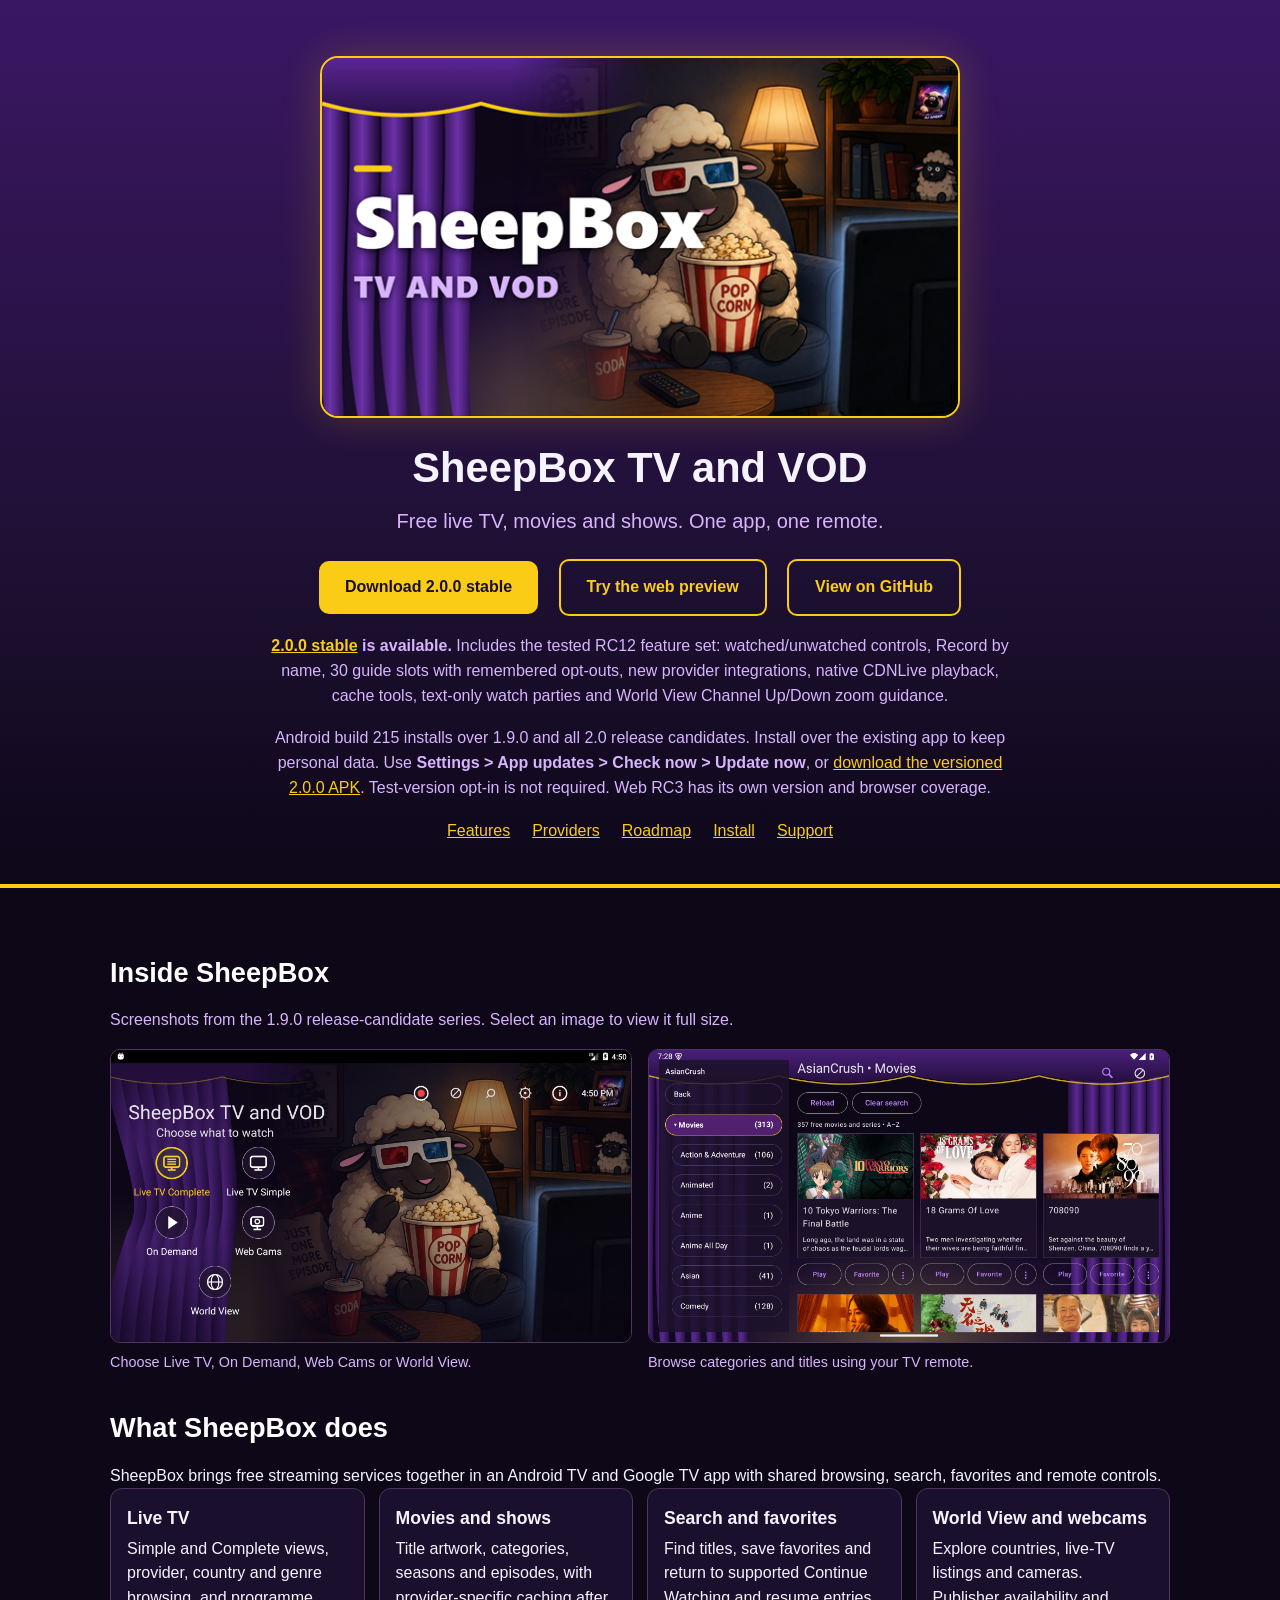
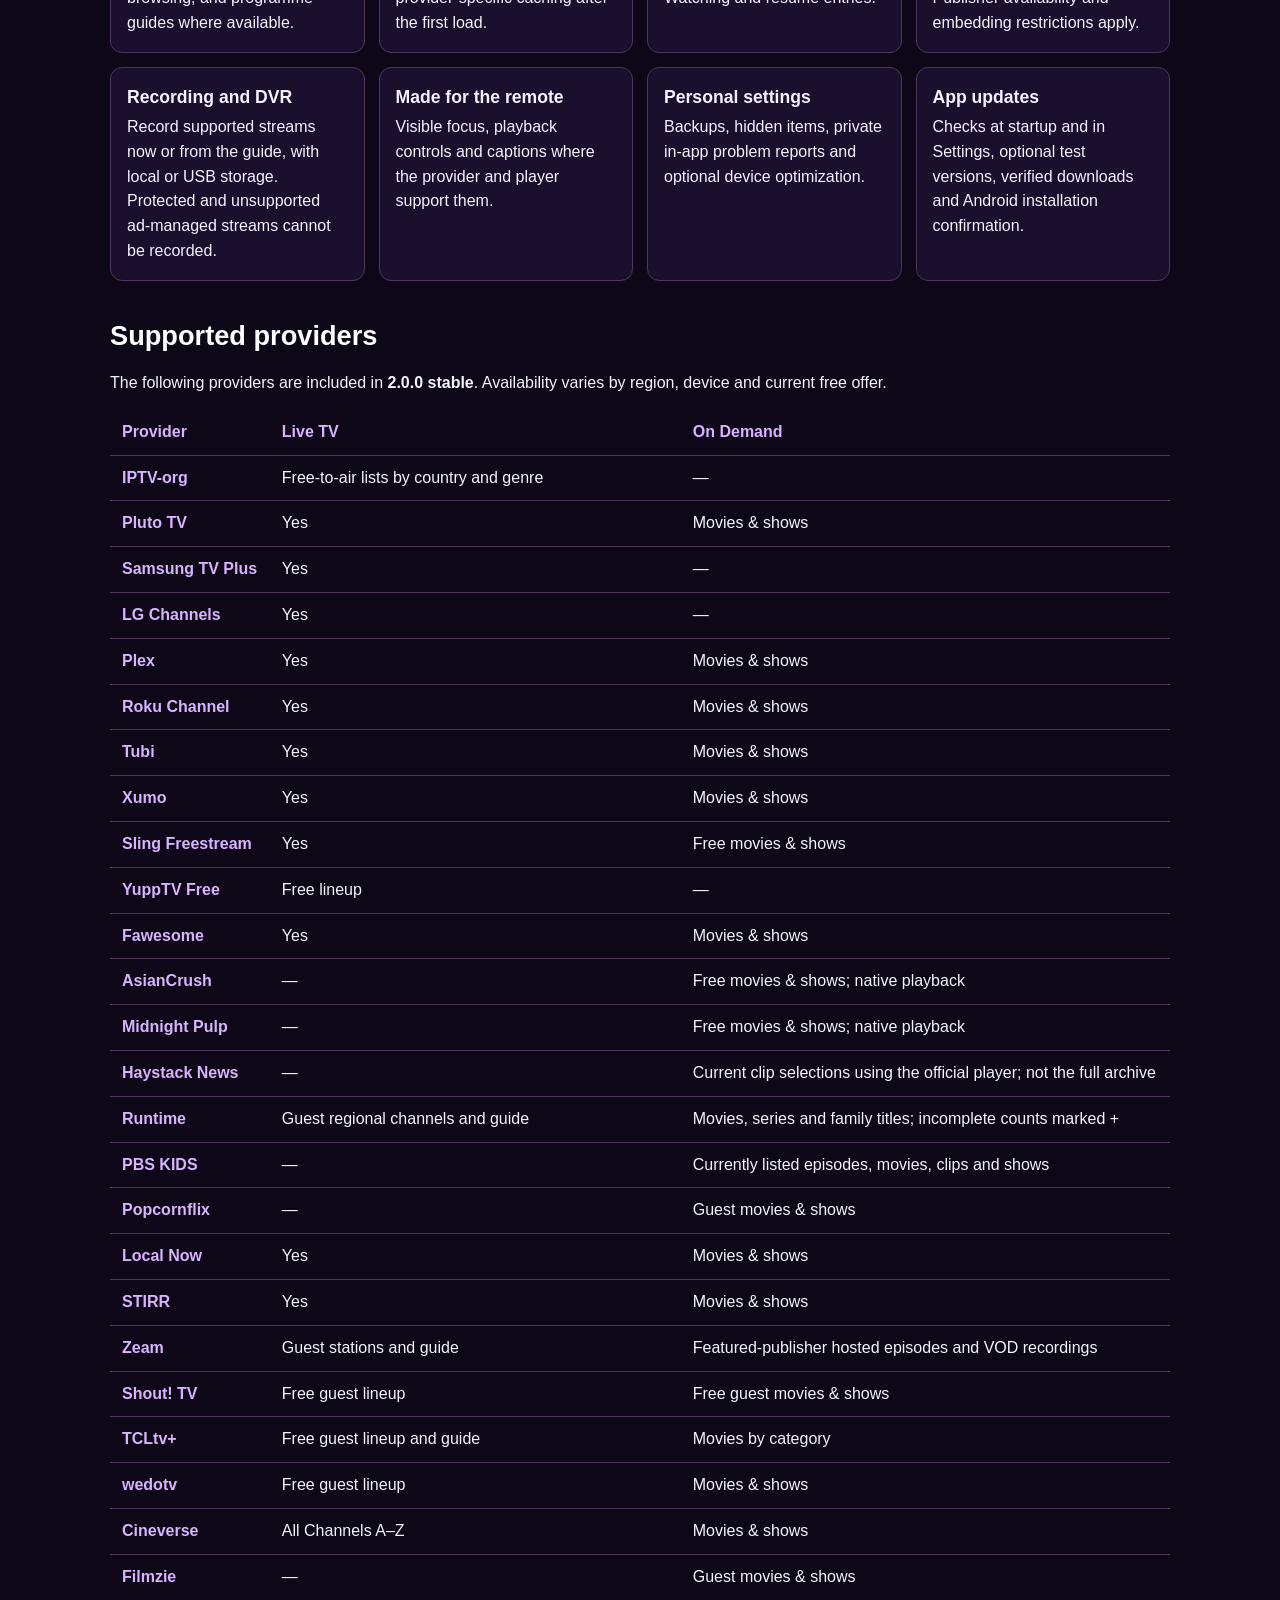
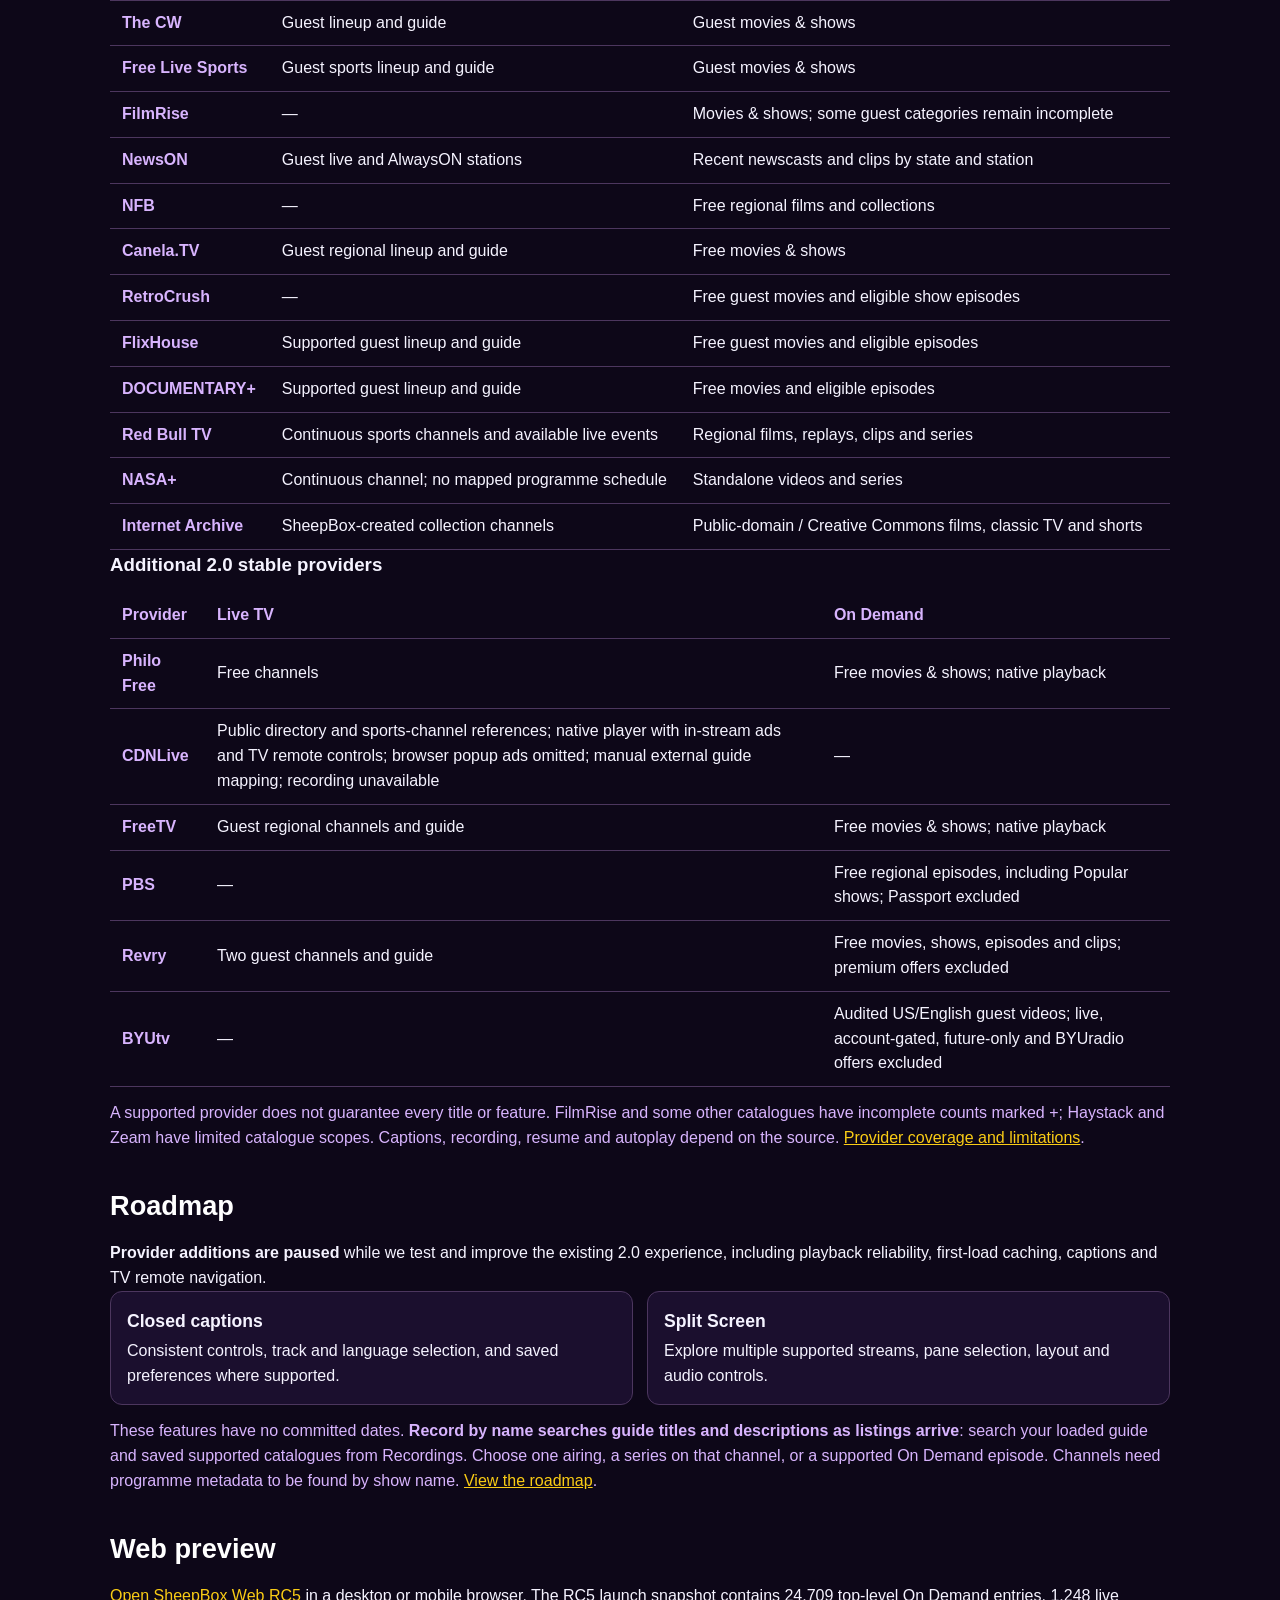
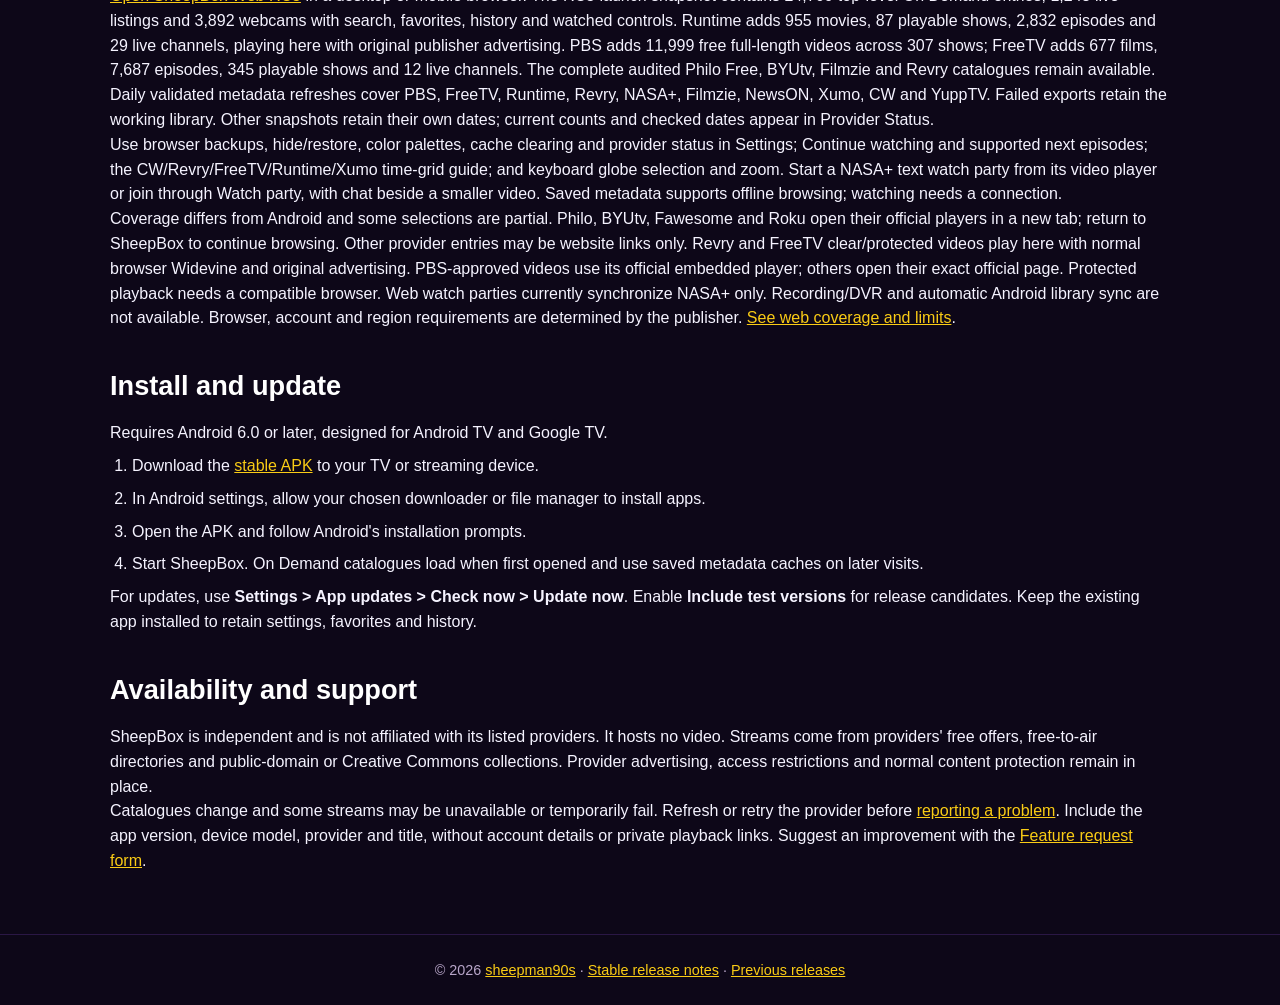
==== docs/index.html @ 4d64d5ad "Publish Web RC5 Runtime and guide with scheduled catalogue maintenance" ====
<!DOCTYPE html>
<html lang="en">
<head>
<meta charset="utf-8">
<meta name="viewport" content="width=device-width, initial-scale=1">
<title>SheepBox TV and VOD – Free Live TV &amp; Free Movies App for Android TV</title>
<meta name="description" content="SheepBox TV and VOD is a free Android TV app for legal free live TV channels and free movies and shows from Pluto TV, Roku Channel, Xumo, Tubi, Sling Freestream, Fawesome, Local Now, STIRR, FilmRise and more. TV guide, search, recording and automatic updates. No piracy.">
<meta name="keywords" content="SheepBox, SheepBox TV, Android TV app, Google TV app, free live TV, free movies, FAST channels, Pluto TV, Tubi, Xumo, Roku Channel, Samsung TV Plus, LG Channels, Plex, Sling Freestream, YuppTV, Fawesome, Local Now, STIRR, FilmRise, Internet Archive, IPTV-org, TV guide, DVR, recording, APK, vSeeBox, legal streaming">
<meta name="robots" content="index, follow">
<link rel="canonical" href="https://sheepman90s.github.io/sheepbox-releases/">
<link rel="icon" type="image/png" href="icon.png">
<meta property="og:type" content="website">
<meta property="og:site_name" content="SheepBox TV and VOD">
<meta property="og:title" content="SheepBox TV and VOD – Free Live TV &amp; Movies for Android TV">
<meta property="og:description" content="Legal free live TV and free movies &amp; shows in one Android TV app: TV guide, search, recording and automatic updates. No pirated content.">
<meta property="og:url" content="https://sheepman90s.github.io/sheepbox-releases/">
<meta property="og:image" content="https://sheepman90s.github.io/sheepbox-releases/banner.png">
<meta name="twitter:card" content="summary_large_image">
<meta name="twitter:title" content="SheepBox TV and VOD – Free Live TV &amp; Movies for Android TV">
<meta name="twitter:description" content="Legal free live TV and free movies &amp; shows in one Android TV app.">
<meta name="twitter:image" content="https://sheepman90s.github.io/sheepbox-releases/banner.png">
<script type="application/ld+json">
{
  "@context": "https://schema.org",
  "@type": "SoftwareApplication",
  "name": "SheepBox TV and VOD",
  "operatingSystem": "Android TV, Google TV (Android 6.0+)",
  "applicationCategory": "EntertainmentApplication",
  "softwareVersion": "2.0.0",
  "description": "Free Android TV app for legal free live TV channels and free movies and shows from official free, ad-supported services, with a TV guide, search, recording and automatic updates.",
  "url": "https://sheepman90s.github.io/sheepbox-releases/",
  "downloadUrl": "https://github.com/sheepman90s/sheepbox-releases/releases/latest/download/Sheepbox-latest.apk",
  "image": "https://sheepman90s.github.io/sheepbox-releases/banner.png",
  "screenshot": ["https://sheepman90s.github.io/sheepbox-releases/screenshot-home-rc12.png", "https://sheepman90s.github.io/sheepbox-releases/screenshot-catalogue-rc14.png"],
  "offers": {"@type": "Offer", "price": "0", "priceCurrency": "USD"},
  "author": {"@type": "Person", "name": "sheepman90s", "url": "https://github.com/sheepman90s"}
}
</script>
<style>
:root{--night:#0d0718;--plum:#1b0f2e;--violet:#5b2a91;--lav:#d8b4fe;--lamp:#facc15}
*{box-sizing:border-box;margin:0;padding:0}
body{background:var(--night);color:#f5f3ff;font-family:"Segoe UI",Roboto,Arial,sans-serif;line-height:1.55}
a{color:var(--lamp)}
header{background:linear-gradient(180deg,#3b1764,#1b0f2e 70%,var(--night));text-align:center;padding:56px 20px 40px;border-bottom:4px solid var(--lamp)}
header img.brand-art{display:block;width:min(100%,640px);height:auto;margin:0 auto;border-radius:18px;border:2px solid var(--lamp);box-shadow:0 0 40px rgba(250,204,21,.2)}
h1{font-size:2.6rem;margin:18px 0 6px}
.tag{font-size:1.25rem;color:var(--lav)}
.legal{display:inline-block;margin-top:14px;padding:6px 14px;border:1px solid #22c55e;border-radius:999px;color:#86efac;font-weight:600}
.btn{display:inline-block;margin:22px 8px 0;padding:14px 26px;background:var(--lamp);color:#1b0f2e;font-weight:800;text-decoration:none;border-radius:10px}
.btn.alt{background:transparent;color:var(--lamp);border:2px solid var(--lamp)}
main{max-width:1100px;margin:0 auto;padding:30px 20px 60px}
.shots{display:grid;grid-template-columns:1fr 1fr;gap:16px;margin:10px 0 30px}
.shots img{display:block;width:100%;height:auto;border-radius:10px;border:1px solid #4c365e}
.shots figcaption{margin-top:8px;color:var(--lav);font-size:.9rem}
.capture-note{color:var(--lav);margin-bottom:16px}
h2{font-size:1.7rem;margin:34px 0 14px;color:#fff}
.grid{display:grid;grid-template-columns:repeat(auto-fit,minmax(240px,1fr));gap:14px}
.card{background:var(--plum);border:1px solid #4c365e;border-radius:12px;padding:16px}
.card b{display:block;font-size:1.1rem;margin-bottom:4px}
ol li,ul li{margin:8px 0 8px 22px}
footer{text-align:center;color:#b8a6c9;font-size:.9rem;padding:24px;border-top:1px solid #2a1745}
@media(max-width:700px){.shots{grid-template-columns:1fr}h1{font-size:2rem}}

.release-note{max-width:760px;margin:18px auto 0;color:var(--lav)}
.site-links{margin-top:18px;display:flex;justify-content:center;flex-wrap:wrap;gap:12px 22px}
.provider-table{overflow-x:auto;margin-top:14px}
table{width:100%;border-collapse:collapse;min-width:480px}
th,td{text-align:left;padding:10px 12px;border-bottom:1px solid #4c365e}
th{color:var(--lav)}
.notice{color:var(--lav);margin-top:14px}
</style>
</head>
<body>
<header>
  <img class="brand-art" src="banner.png" alt="SheepBox popcorn sheep mascot" width="640" height="360">
  <h1>SheepBox TV and VOD</h1>
  <p class="tag">Free live TV, movies and shows. One app, one remote.</p>
  <a class="btn" href="https://github.com/sheepman90s/sheepbox-releases/releases/latest/download/Sheepbox-latest.apk">Download 2.0.0 stable</a>
  <a class="btn alt" href="watch/">Try the web preview</a>
  <a class="btn alt" href="https://github.com/sheepman90s/sheepbox-releases">View on GitHub</a>
  <p class="release-note"><strong><a href="https://github.com/sheepman90s/sheepbox-releases/releases/tag/v2.0.0">2.0.0 stable</a> is available.</strong> Includes the tested RC12 feature set: watched/unwatched controls, Record by name, 30 guide slots with remembered opt-outs, new provider integrations, native CDNLive playback, cache tools, text-only watch parties and World View Channel Up/Down zoom guidance.</p>
  <p class="release-note">Android build 215 installs over 1.9.0 and all 2.0 release candidates. Install over the existing app to keep personal data. Use <strong>Settings &gt; App updates &gt; Check now &gt; Update now</strong>, or <a href="https://github.com/sheepman90s/sheepbox-releases/releases/download/v2.0.0/sheepbox-tv-vod-2.0.0-release.apk">download the versioned 2.0.0 APK</a>. Test-version opt-in is not required. Web RC3 has its own version and browser coverage.</p>
  <nav class="site-links" aria-label="Page sections"><a href="#features">Features</a><a href="#providers">Providers</a><a href="#roadmap">Roadmap</a><a href="#install">Install</a><a href="#support">Support</a></nav>
</header>
<main>
  <h2>Inside SheepBox</h2>
  <p class="capture-note">Screenshots from the 1.9.0 release-candidate series. Select an image to view it full size.</p>
  <div class="shots">
    <figure><a href="screenshot-home-rc12.png"><img src="screenshot-home-rc12.png" alt="SheepBox Home with navigation beside the sheep mascot" width="1920" height="1080" loading="lazy"></a><figcaption>Choose Live TV, On Demand, Web Cams or World View.</figcaption></figure>
    <figure><a href="screenshot-catalogue-rc14.png"><img src="screenshot-catalogue-rc14.png" alt="SheepBox On Demand categories and title artwork" width="1920" height="1080" loading="lazy"></a><figcaption>Browse categories and titles using your TV remote.</figcaption></figure>
  </div>

  <h2 id="features">What SheepBox does</h2>
  <p>SheepBox brings free streaming services together in an Android TV and Google TV app with shared browsing, search, favorites and remote controls.</p>
  <div class="grid">
    <div class="card"><b>Live TV</b>Simple and Complete views, provider, country and genre browsing, and programme guides where available.</div>
    <div class="card"><b>Movies and shows</b>Title artwork, categories, seasons and episodes, with provider-specific caching after the first load.</div>
    <div class="card"><b>Search and favorites</b>Find titles, save favorites and return to supported Continue Watching and resume entries.</div>
    <div class="card"><b>World View and webcams</b>Explore countries, live-TV listings and cameras. Publisher availability and embedding restrictions apply.</div>
    <div class="card"><b>Recording and DVR</b>Record supported streams now or from the guide, with local or USB storage. Protected and unsupported ad-managed streams cannot be recorded.</div>
    <div class="card"><b>Made for the remote</b>Visible focus, playback controls and captions where the provider and player support them.</div>
    <div class="card"><b>Personal settings</b>Backups, hidden items, private in-app problem reports and optional device optimization.</div>
    <div class="card"><b>App updates</b>Checks at startup and in Settings, optional test versions, verified downloads and Android installation confirmation.</div>
  </div>

  <h2 id="providers">Supported providers</h2>
  <p>The following providers are included in <strong>2.0.0 stable</strong>. Availability varies by region, device and current free offer.</p>
<div class="provider-table"><table>
<thead><tr><th scope="col">Provider</th><th scope="col">Live TV</th><th scope="col">On Demand</th></tr></thead>
<tbody>
<tr><th scope="row">IPTV-org</th><td>Free-to-air lists by country and genre</td><td>—</td></tr>
<tr><th scope="row">Pluto TV</th><td>Yes</td><td>Movies &amp; shows</td></tr>
<tr><th scope="row">Samsung TV Plus</th><td>Yes</td><td>—</td></tr>
<tr><th scope="row">LG Channels</th><td>Yes</td><td>—</td></tr>
<tr><th scope="row">Plex</th><td>Yes</td><td>Movies &amp; shows</td></tr>
<tr><th scope="row">Roku Channel</th><td>Yes</td><td>Movies &amp; shows</td></tr>
<tr><th scope="row">Tubi</th><td>Yes</td><td>Movies &amp; shows</td></tr>
<tr><th scope="row">Xumo</th><td>Yes</td><td>Movies &amp; shows</td></tr>
<tr><th scope="row">Sling Freestream</th><td>Yes</td><td>Free movies &amp; shows</td></tr>
<tr><th scope="row">YuppTV Free</th><td>Free lineup</td><td>—</td></tr>
<tr><th scope="row">Fawesome</th><td>Yes</td><td>Movies &amp; shows</td></tr>
<tr><th scope="row">AsianCrush</th><td>—</td><td>Free movies &amp; shows; native playback</td></tr>
<tr><th scope="row">Midnight Pulp</th><td>—</td><td>Free movies &amp; shows; native playback</td></tr>
<tr><th scope="row">Haystack News</th><td>—</td><td>Current clip selections using the official player; not the full archive</td></tr>
<tr><th scope="row">Runtime</th><td>Guest regional channels and guide</td><td>Movies, series and family titles; incomplete counts marked +</td></tr>
<tr><th scope="row">PBS KIDS</th><td>—</td><td>Currently listed episodes, movies, clips and shows</td></tr>
<tr><th scope="row">Popcornflix</th><td>—</td><td>Guest movies &amp; shows</td></tr>
<tr><th scope="row">Local Now</th><td>Yes</td><td>Movies &amp; shows</td></tr>
<tr><th scope="row">STIRR</th><td>Yes</td><td>Movies &amp; shows</td></tr>
<tr><th scope="row">Zeam</th><td>Guest stations and guide</td><td>Featured-publisher hosted episodes and VOD recordings</td></tr>
<tr><th scope="row">Shout! TV</th><td>Free guest lineup</td><td>Free guest movies &amp; shows</td></tr>
<tr><th scope="row">TCLtv+</th><td>Free guest lineup and guide</td><td>Movies by category</td></tr>
<tr><th scope="row">wedotv</th><td>Free guest lineup</td><td>Movies &amp; shows</td></tr>
<tr><th scope="row">Cineverse</th><td>All Channels A–Z</td><td>Movies &amp; shows</td></tr>
<tr><th scope="row">Filmzie</th><td>—</td><td>Guest movies &amp; shows</td></tr>
<tr><th scope="row">The CW</th><td>Guest lineup and guide</td><td>Guest movies &amp; shows</td></tr>
<tr><th scope="row">Free Live Sports</th><td>Guest sports lineup and guide</td><td>Guest movies &amp; shows</td></tr>
<tr><th scope="row">FilmRise</th><td>—</td><td>Movies &amp; shows; some guest categories remain incomplete</td></tr>
<tr><th scope="row">NewsON</th><td>Guest live and AlwaysON stations</td><td>Recent newscasts and clips by state and station</td></tr>
<tr><th scope="row">NFB</th><td>—</td><td>Free regional films and collections</td></tr>
<tr><th scope="row">Canela.TV</th><td>Guest regional lineup and guide</td><td>Free movies &amp; shows</td></tr>
<tr><th scope="row">RetroCrush</th><td>—</td><td>Free guest movies and eligible show episodes</td></tr>
<tr><th scope="row">FlixHouse</th><td>Supported guest lineup and guide</td><td>Free guest movies and eligible episodes</td></tr>
<tr><th scope="row">DOCUMENTARY+</th><td>Supported guest lineup and guide</td><td>Free movies and eligible episodes</td></tr>
<tr><th scope="row">Red Bull TV</th><td>Continuous sports channels and available live events</td><td>Regional films, replays, clips and series</td></tr>
<tr><th scope="row">NASA+</th><td>Continuous channel; no mapped programme schedule</td><td>Standalone videos and series</td></tr>
<tr><th scope="row">Internet Archive</th><td>SheepBox-created collection channels</td><td>Public-domain / Creative Commons films, classic TV and shorts</td></tr>
</tbody></table></div>
  <h3>Additional 2.0 stable providers</h3>
<div class="provider-table"><table>
<thead><tr><th scope="col">Provider</th><th scope="col">Live TV</th><th scope="col">On Demand</th></tr></thead>
<tbody>
<tr><th scope="row">Philo Free</th><td>Free channels</td><td>Free movies &amp; shows; native playback</td></tr>
<tr><th scope="row">CDNLive</th><td>Public directory and sports-channel references; native player with in-stream ads and TV remote controls; browser popup ads omitted; manual external guide mapping; recording unavailable</td><td>—</td></tr>
<tr><th scope="row">FreeTV</th><td>Guest regional channels and guide</td><td>Free movies &amp; shows; native playback</td></tr>
<tr><th scope="row">PBS</th><td>—</td><td>Free regional episodes, including Popular shows; Passport excluded</td></tr>
<tr><th scope="row">Revry</th><td>Two guest channels and guide</td><td>Free movies, shows, episodes and clips; premium offers excluded</td></tr>
<tr><th scope="row">BYUtv</th><td>—</td><td>Audited US/English guest videos; live, account-gated, future-only and BYUradio offers excluded</td></tr>
</tbody></table></div>
  <p class="notice">A supported provider does not guarantee every title or feature. FilmRise and some other catalogues have incomplete counts marked +; Haystack and Zeam have limited catalogue scopes. Captions, recording, resume and autoplay depend on the source. <a href="https://github.com/sheepman90s/sheepbox-releases/blob/main/PROVIDERS.md">Provider coverage and limitations</a>.</p>

  <h2 id="roadmap">Roadmap</h2>
  <p><strong>Provider additions are paused</strong> while we test and improve the existing 2.0 experience, including playback reliability, first-load caching, captions and TV remote navigation.</p>
  <div class="grid">
    <div class="card"><b>Closed captions</b>Consistent controls, track and language selection, and saved preferences where supported.</div>
    <div class="card"><b>Split Screen</b>Explore multiple supported streams, pane selection, layout and audio controls.</div>
  </div>
  <p class="notice">These features have no committed dates. <strong>Record by name searches guide titles and descriptions as listings arrive</strong>: search your loaded guide and saved supported catalogues from Recordings. Choose one airing, a series on that channel, or a supported On Demand episode. Channels need programme metadata to be found by show name. <a href="https://github.com/sheepman90s/sheepbox-releases/blob/main/ROADMAP.md">View the roadmap</a>.</p>

  <h2>Web preview</h2>
  <p><a href="watch/">Open SheepBox Web RC5</a> in a desktop or mobile browser. The RC5 launch snapshot contains 24,709 top-level On Demand entries, 1,248 live listings and 3,892 webcams with search, favorites, history and watched controls. Runtime adds 955 movies, 87 playable shows, 2,832 episodes and 29 live channels, playing here with original publisher advertising. PBS adds 11,999 free full-length videos across 307 shows; FreeTV adds 677 films, 7,687 episodes, 345 playable shows and 12 live channels. The complete audited Philo Free, BYUtv, Filmzie and Revry catalogues remain available.</p>
  <p>Daily validated metadata refreshes cover PBS, FreeTV, Runtime, Revry, NASA+, Filmzie, NewsON, Xumo, CW and YuppTV. Failed exports retain the working library. Other snapshots retain their own dates; current counts and checked dates appear in Provider Status.</p>
  <p>Use browser backups, hide/restore, color palettes, cache clearing and provider status in Settings; Continue watching and supported next episodes; the CW/Revry/FreeTV/Runtime/Xumo time-grid guide; and keyboard globe selection and zoom. Start a NASA+ text watch party from its video player or join through Watch party, with chat beside a smaller video. Saved metadata supports offline browsing; watching needs a connection.</p>
  <p>Coverage differs from Android and some selections are partial. Philo, BYUtv, Fawesome and Roku open their official players in a new tab; return to SheepBox to continue browsing. Other provider entries may be website links only. Revry and FreeTV clear/protected videos play here with normal browser Widevine and original advertising. PBS-approved videos use its official embedded player; others open their exact official page. Protected playback needs a compatible browser. Web watch parties currently synchronize NASA+ only. Recording/DVR and automatic Android library sync are not available. Browser, account and region requirements are determined by the publisher. <a href="https://github.com/sheepman90s/sheepbox-releases/blob/main/PROVIDERS.md#web-preview">See web coverage and limits</a>.</p>

  <h2 id="install">Install and update</h2>
  <p>Requires Android 6.0 or later, designed for Android TV and Google TV.</p>
  <ol>
    <li>Download the <a href="https://github.com/sheepman90s/sheepbox-releases/releases/latest/download/Sheepbox-latest.apk">stable APK</a> to your TV or streaming device.</li>
    <li>In Android settings, allow your chosen downloader or file manager to install apps.</li>
    <li>Open the APK and follow Android's installation prompts.</li>
    <li>Start SheepBox. On Demand catalogues load when first opened and use saved metadata caches on later visits.</li>
  </ol>
  <p>For updates, use <strong>Settings &gt; App updates &gt; Check now &gt; Update now</strong>. Enable <strong>Include test versions</strong> for release candidates. Keep the existing app installed to retain settings, favorites and history.</p>

  <h2 id="support">Availability and support</h2>
  <p>SheepBox is independent and is not affiliated with its listed providers. It hosts no video. Streams come from providers' free offers, free-to-air directories and public-domain or Creative Commons collections. Provider advertising, access restrictions and normal content protection remain in place.</p>
  <p>Catalogues change and some streams may be unavailable or temporarily fail. Refresh or retry the provider before <a href="https://github.com/sheepman90s/sheepbox-releases/issues/new?template=bug_report.yml">reporting a problem</a>. Include the app version, device model, provider and title, without account details or private playback links. Suggest an improvement with the <a href="https://github.com/sheepman90s/sheepbox-releases/issues/new?template=feature_request.yml">Feature request form</a>.</p>
</main>
<footer>
  © 2026 <a href="https://github.com/sheepman90s">sheepman90s</a> · <a href="https://github.com/sheepman90s/sheepbox-releases/releases/tag/v2.0.0">Stable release notes</a> · <a href="https://github.com/sheepman90s/sheepbox-releases/releases">Previous releases</a>
</footer>
</body>
</html>
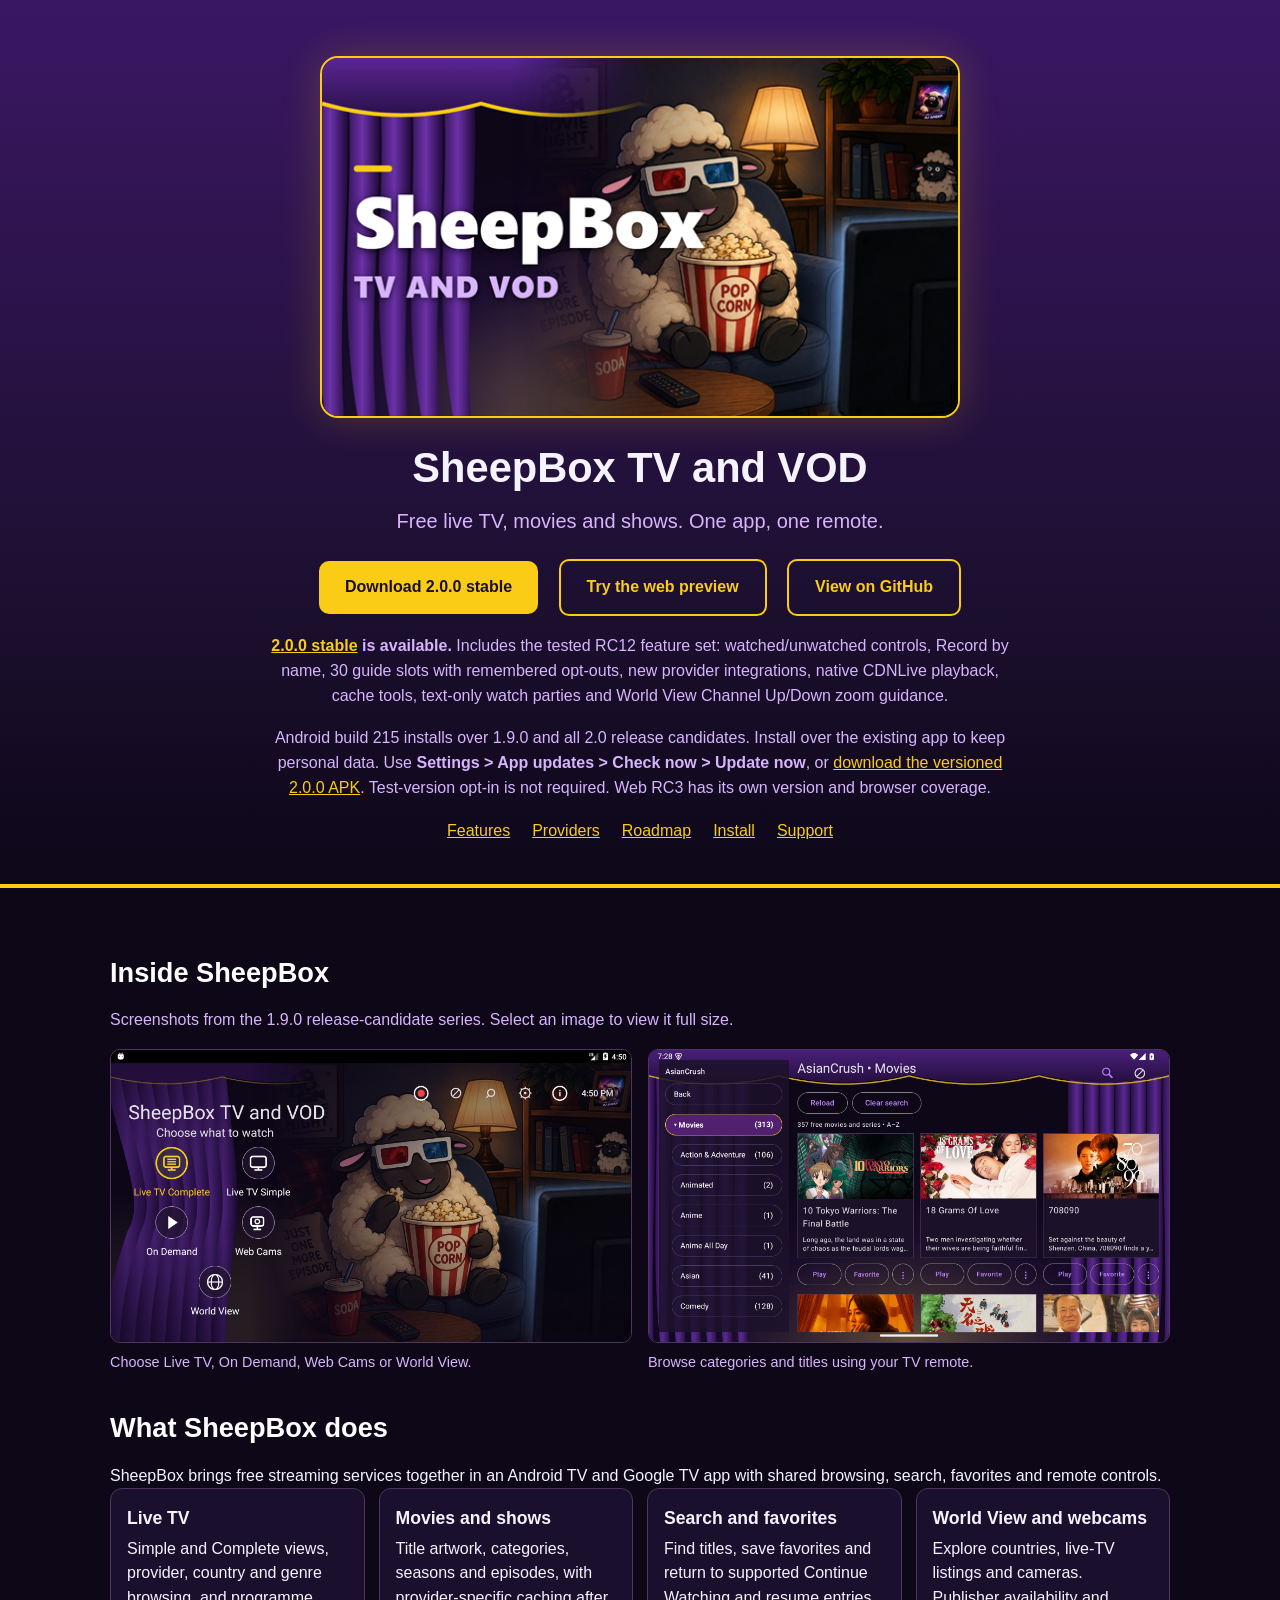
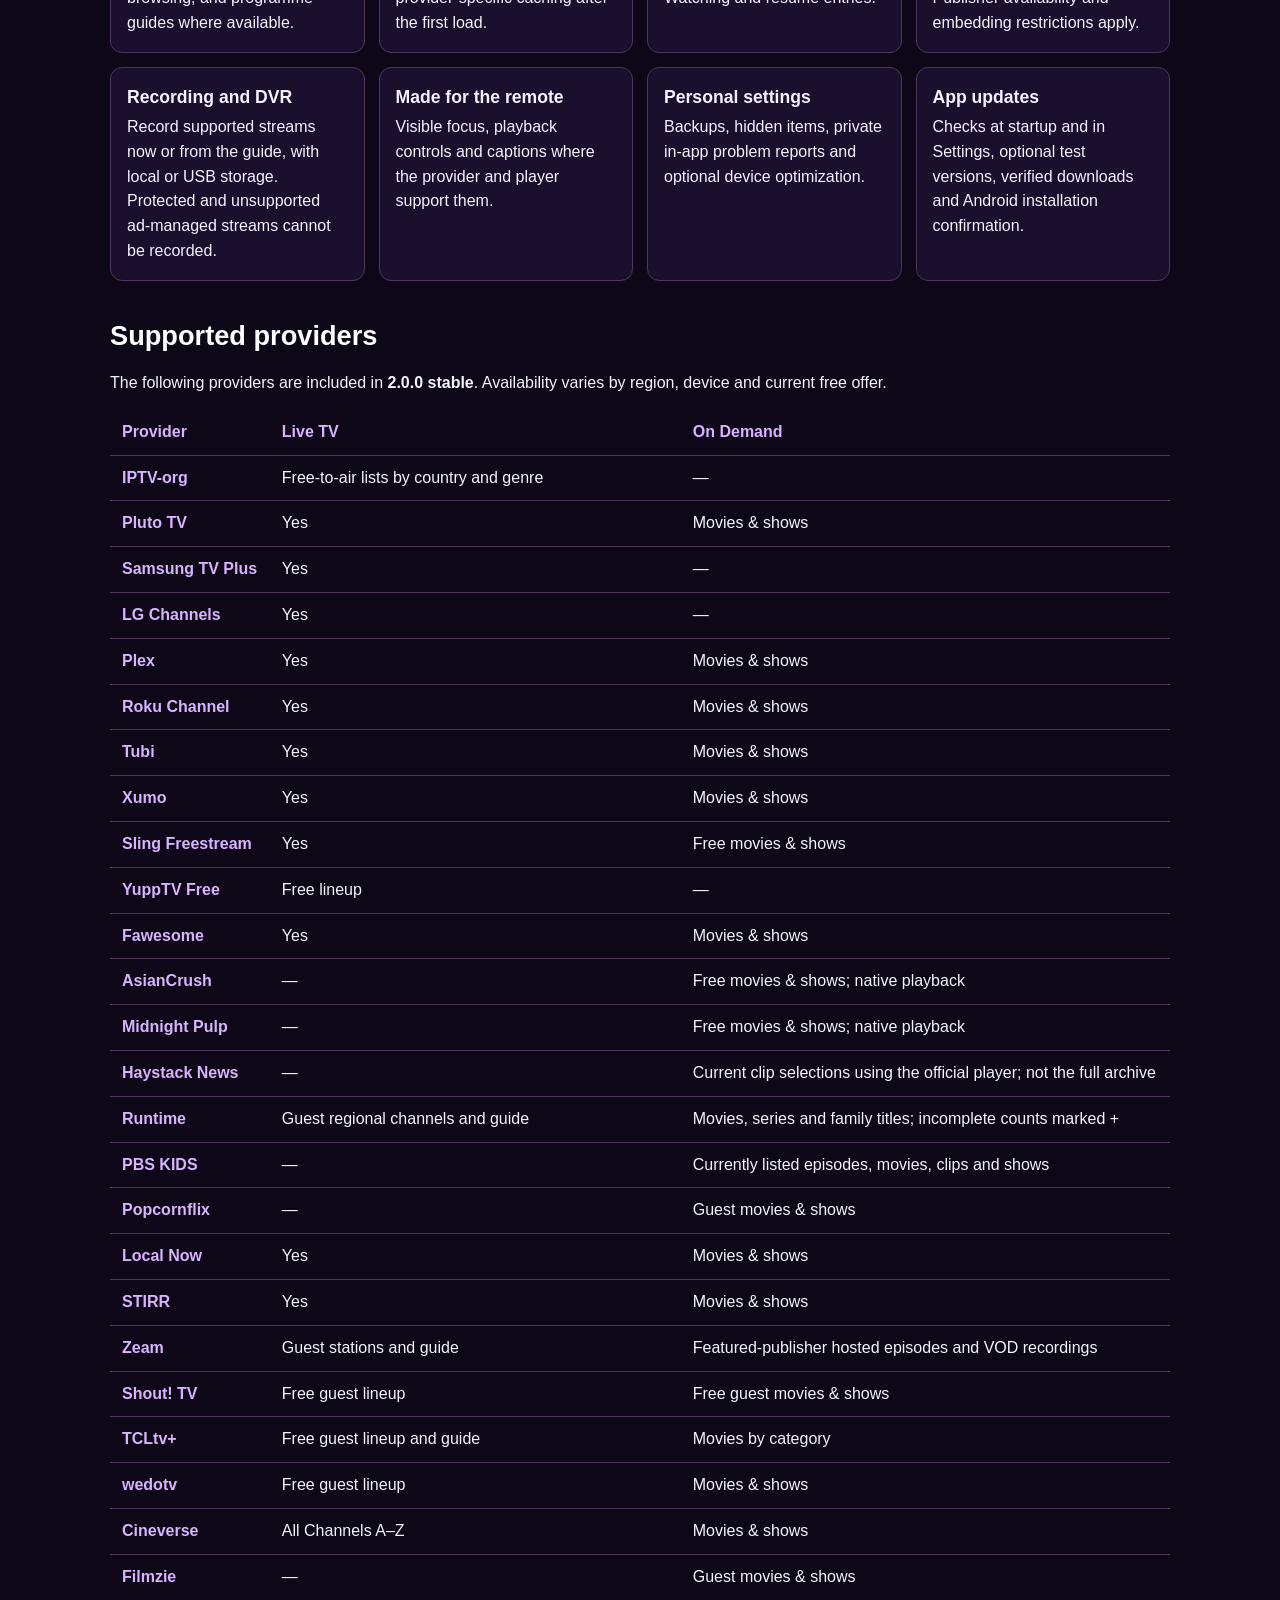
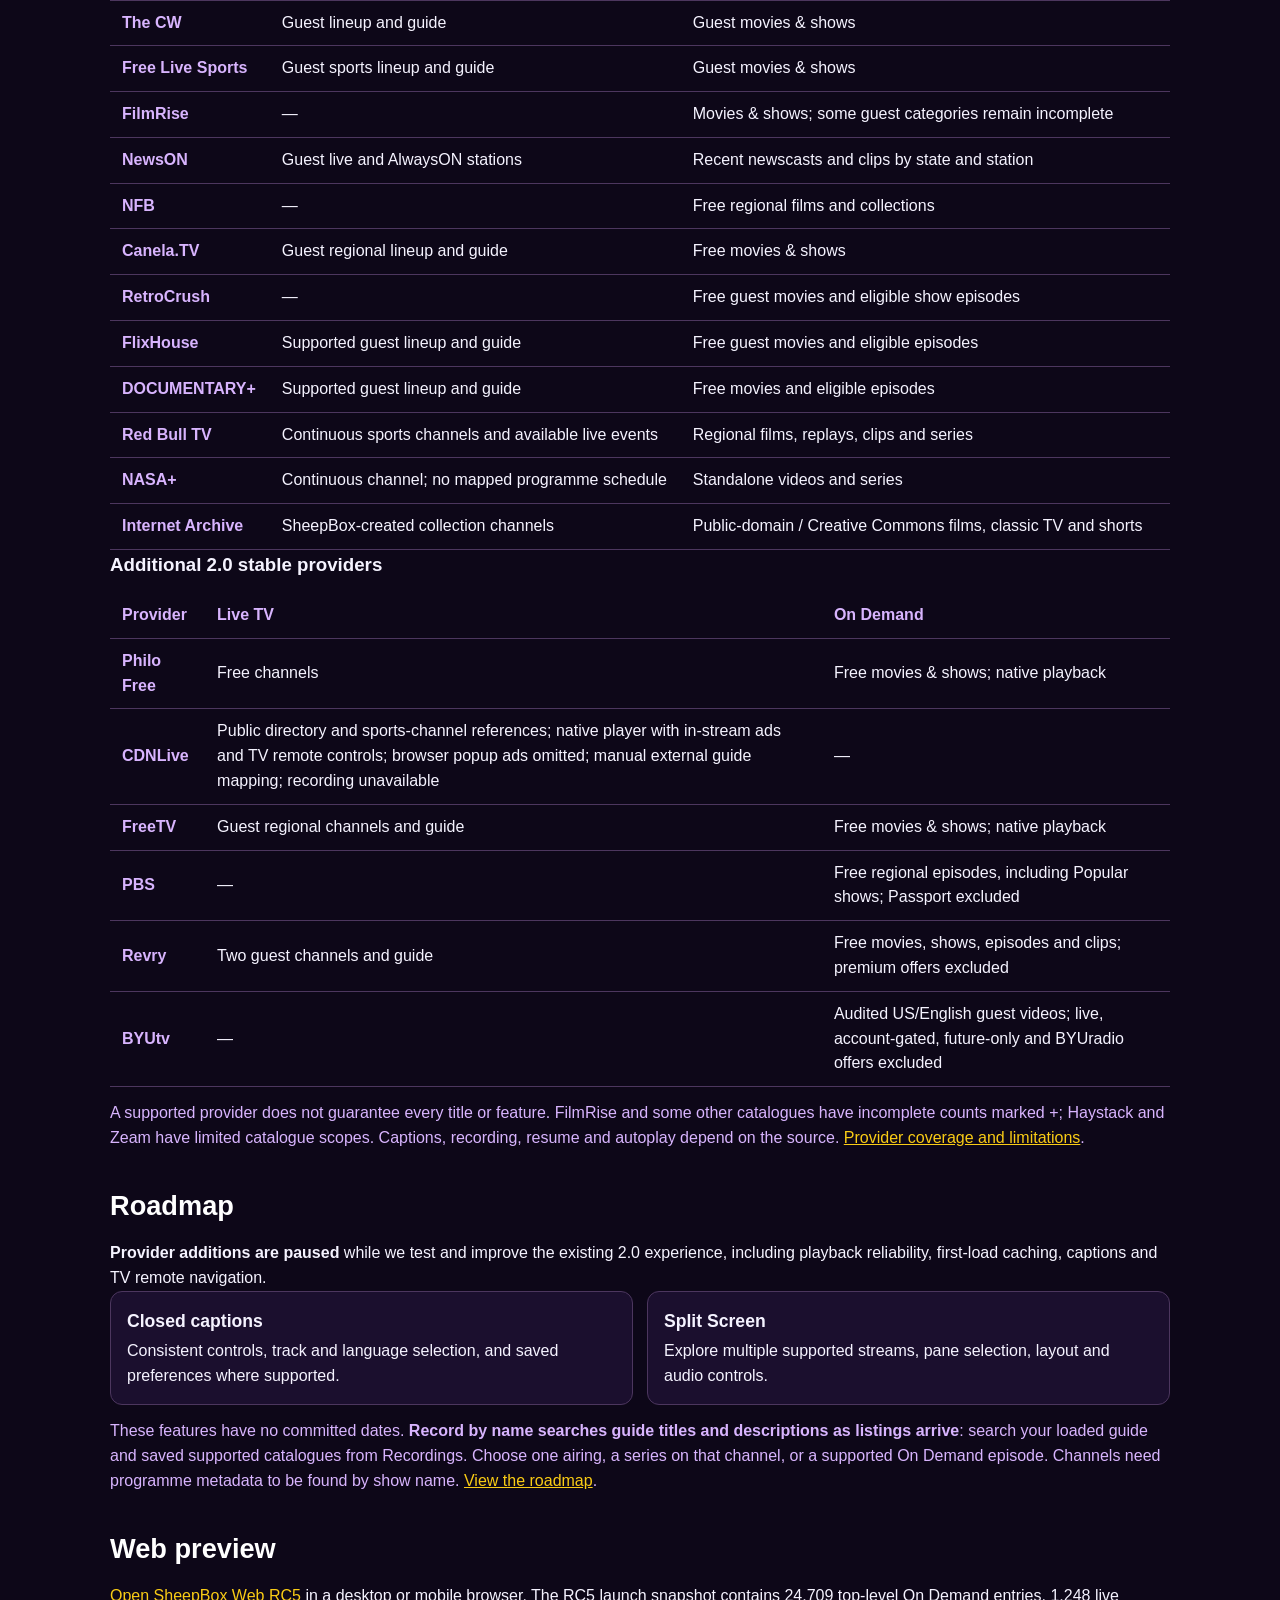
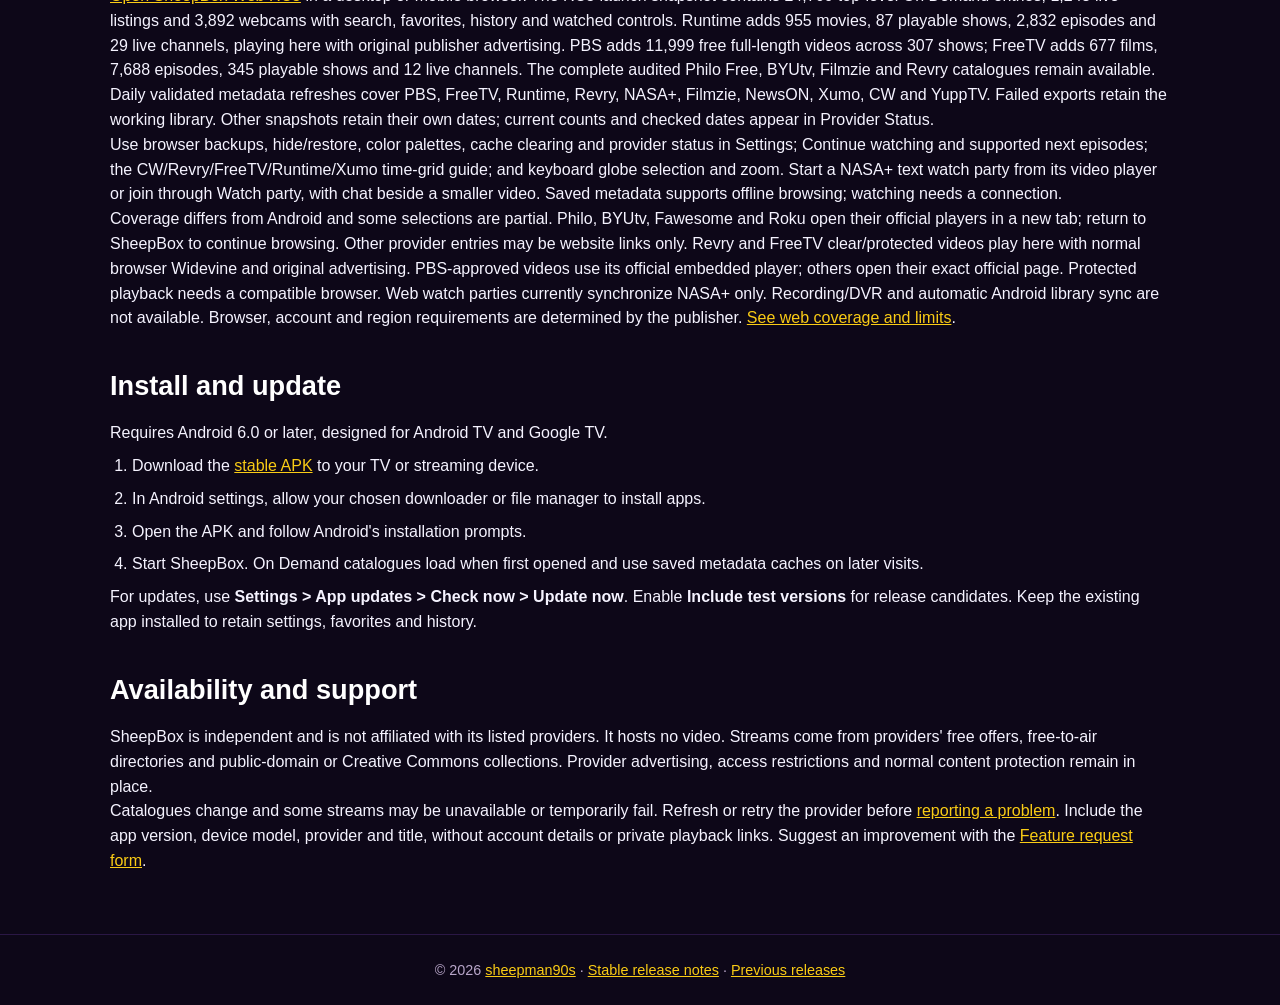
==== commit db01fdd1: "Publish current complete PBS FreeTV and Filmzie metadata after refresh acceptance" ====
--- a/docs/index.html
+++ b/docs/index.html
@@ -168,7 +168,7 @@
   <p class="notice">These features have no committed dates. <strong>Record by name searches guide titles and descriptions as listings arrive</strong>: search your loaded guide and saved supported catalogues from Recordings. Choose one airing, a series on that channel, or a supported On Demand episode. Channels need programme metadata to be found by show name. <a href="https://github.com/sheepman90s/sheepbox-releases/blob/main/ROADMAP.md">View the roadmap</a>.</p>
 
   <h2>Web preview</h2>
-  <p><a href="watch/">Open SheepBox Web RC5</a> in a desktop or mobile browser. The RC5 launch snapshot contains 24,709 top-level On Demand entries, 1,248 live listings and 3,892 webcams with search, favorites, history and watched controls. Runtime adds 955 movies, 87 playable shows, 2,832 episodes and 29 live channels, playing here with original publisher advertising. PBS adds 11,999 free full-length videos across 307 shows; FreeTV adds 677 films, 7,687 episodes, 345 playable shows and 12 live channels. The complete audited Philo Free, BYUtv, Filmzie and Revry catalogues remain available.</p>
+  <p><a href="watch/">Open SheepBox Web RC5</a> in a desktop or mobile browser. The RC5 launch snapshot contains 24,709 top-level On Demand entries, 1,248 live listings and 3,892 webcams with search, favorites, history and watched controls. Runtime adds 955 movies, 87 playable shows, 2,832 episodes and 29 live channels, playing here with original publisher advertising. PBS adds 11,999 free full-length videos across 307 shows; FreeTV adds 677 films, 7,688 episodes, 345 playable shows and 12 live channels. The complete audited Philo Free, BYUtv, Filmzie and Revry catalogues remain available.</p>
   <p>Daily validated metadata refreshes cover PBS, FreeTV, Runtime, Revry, NASA+, Filmzie, NewsON, Xumo, CW and YuppTV. Failed exports retain the working library. Other snapshots retain their own dates; current counts and checked dates appear in Provider Status.</p>
   <p>Use browser backups, hide/restore, color palettes, cache clearing and provider status in Settings; Continue watching and supported next episodes; the CW/Revry/FreeTV/Runtime/Xumo time-grid guide; and keyboard globe selection and zoom. Start a NASA+ text watch party from its video player or join through Watch party, with chat beside a smaller video. Saved metadata supports offline browsing; watching needs a connection.</p>
   <p>Coverage differs from Android and some selections are partial. Philo, BYUtv, Fawesome and Roku open their official players in a new tab; return to SheepBox to continue browsing. Other provider entries may be website links only. Revry and FreeTV clear/protected videos play here with normal browser Widevine and original advertising. PBS-approved videos use its official embedded player; others open their exact official page. Protected playback needs a compatible browser. Web watch parties currently synchronize NASA+ only. Recording/DVR and automatic Android library sync are not available. Browser, account and region requirements are determined by the publisher. <a href="https://github.com/sheepman90s/sheepbox-releases/blob/main/PROVIDERS.md#web-preview">See web coverage and limits</a>.</p>
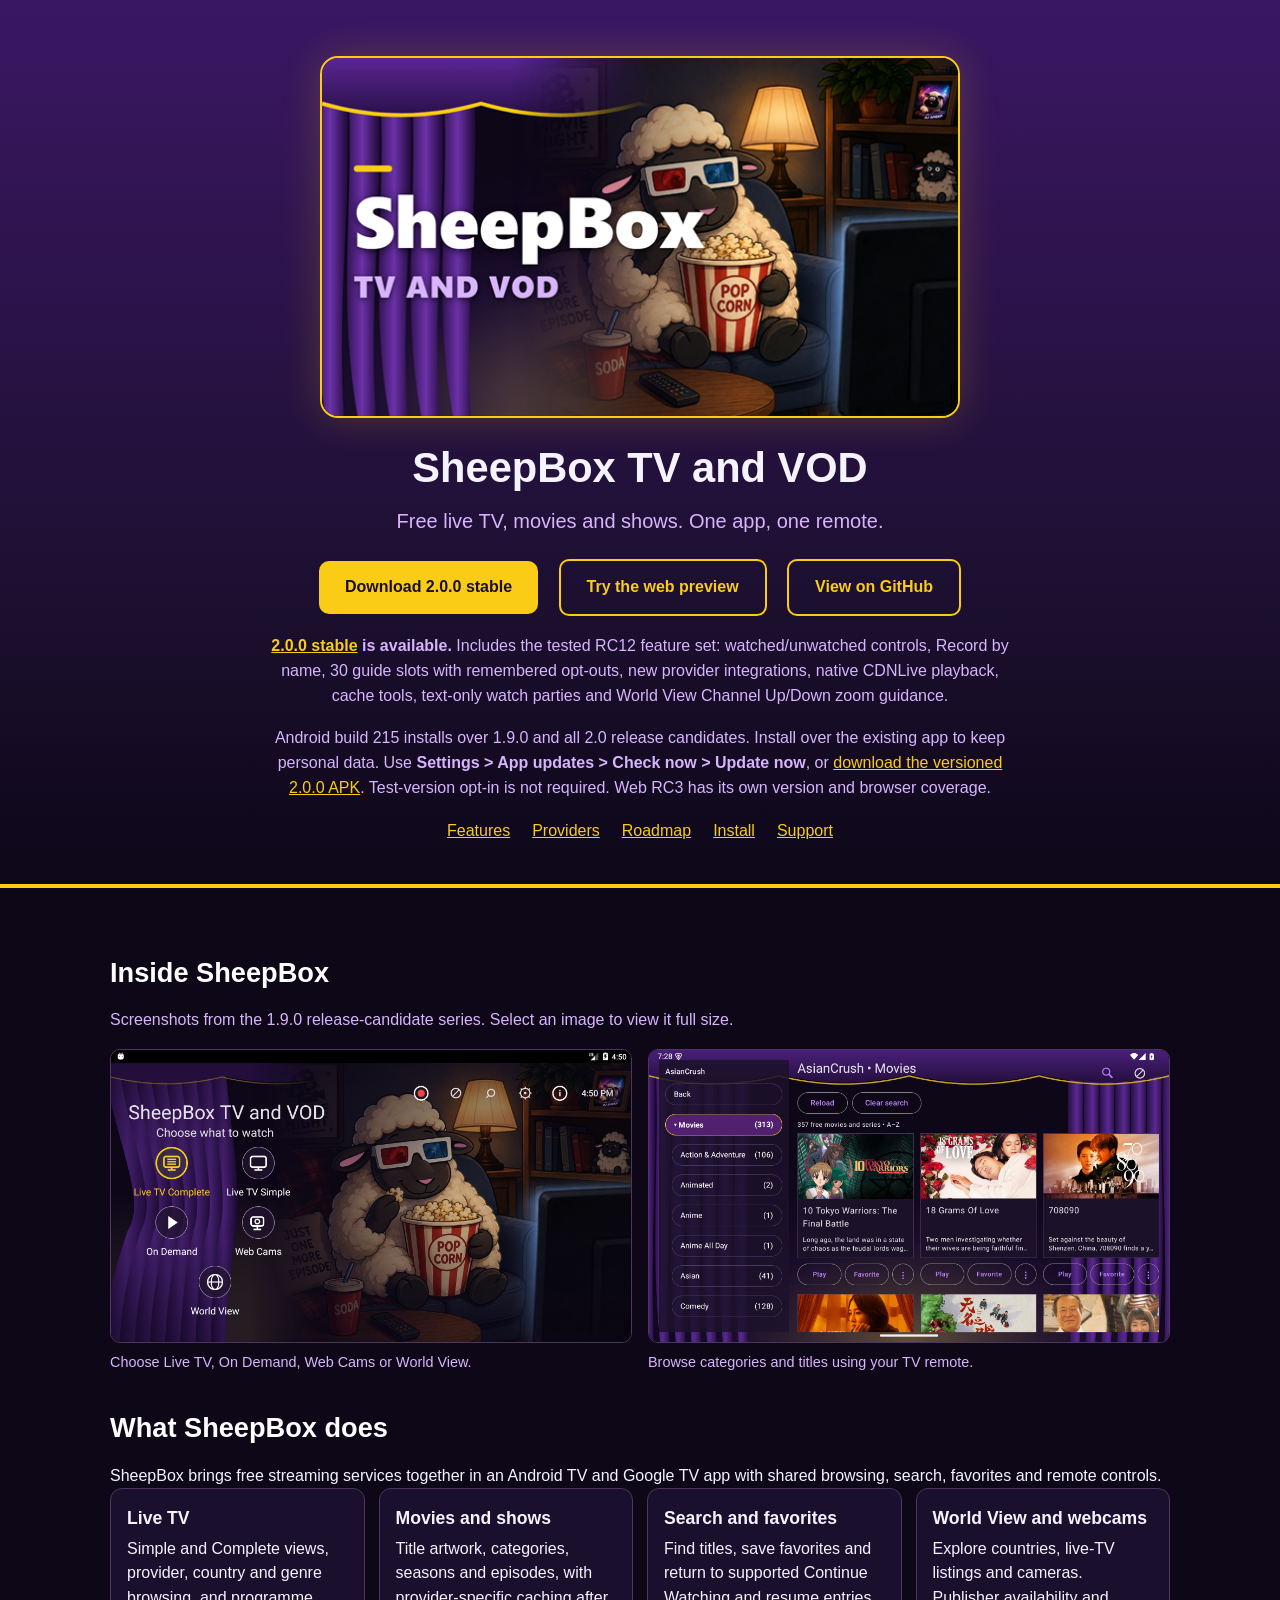
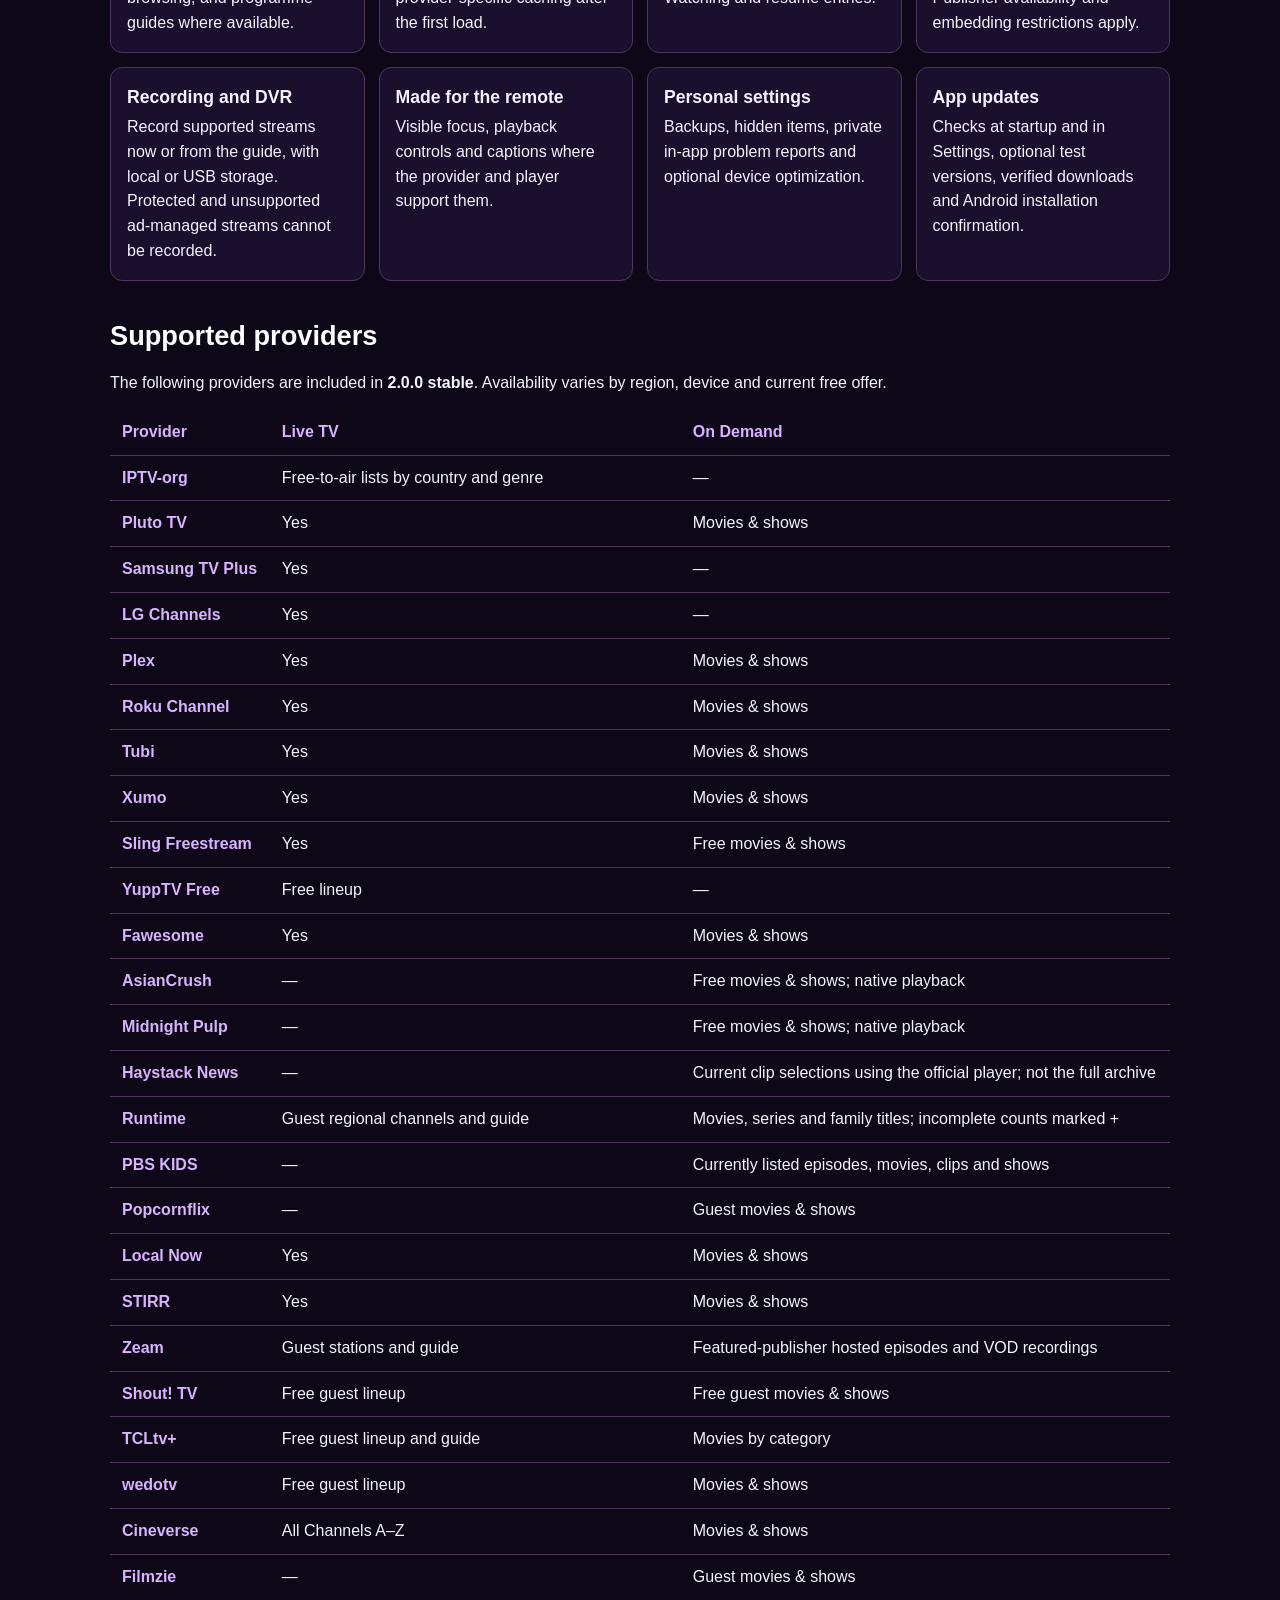
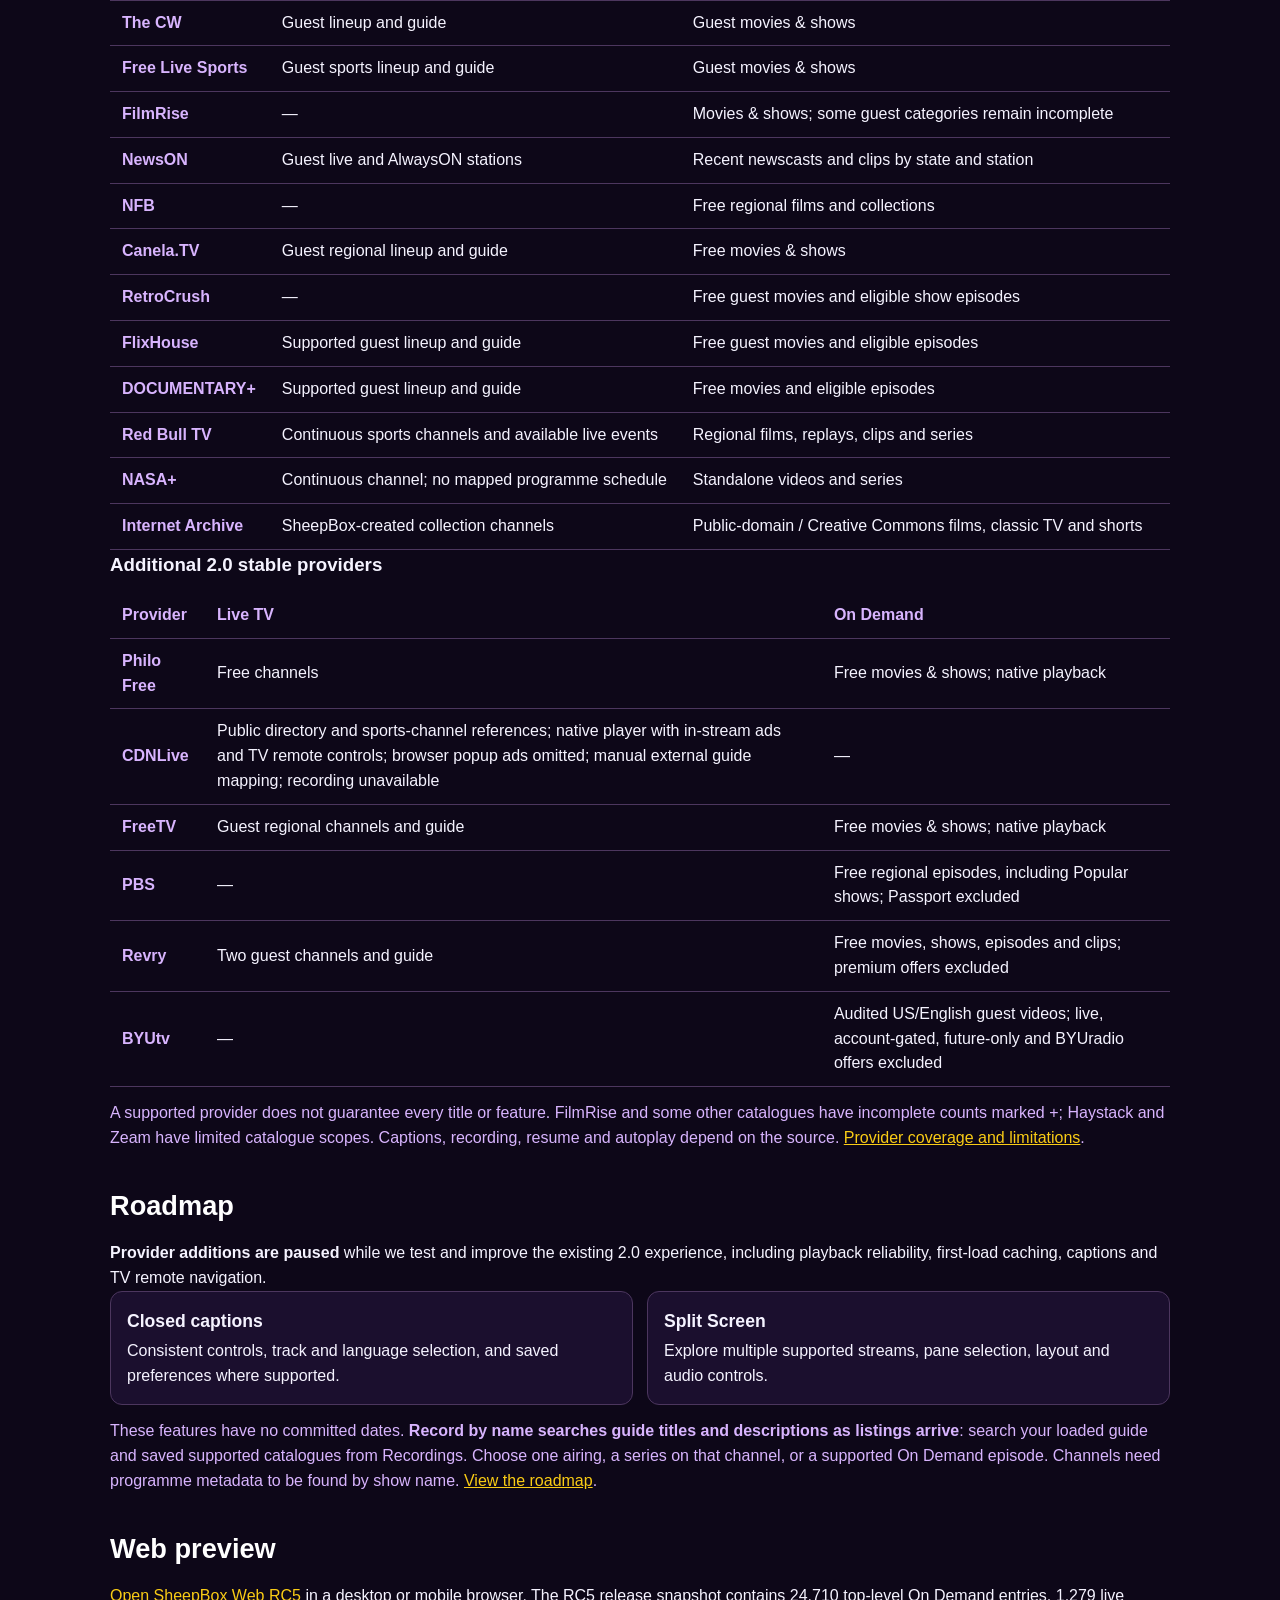
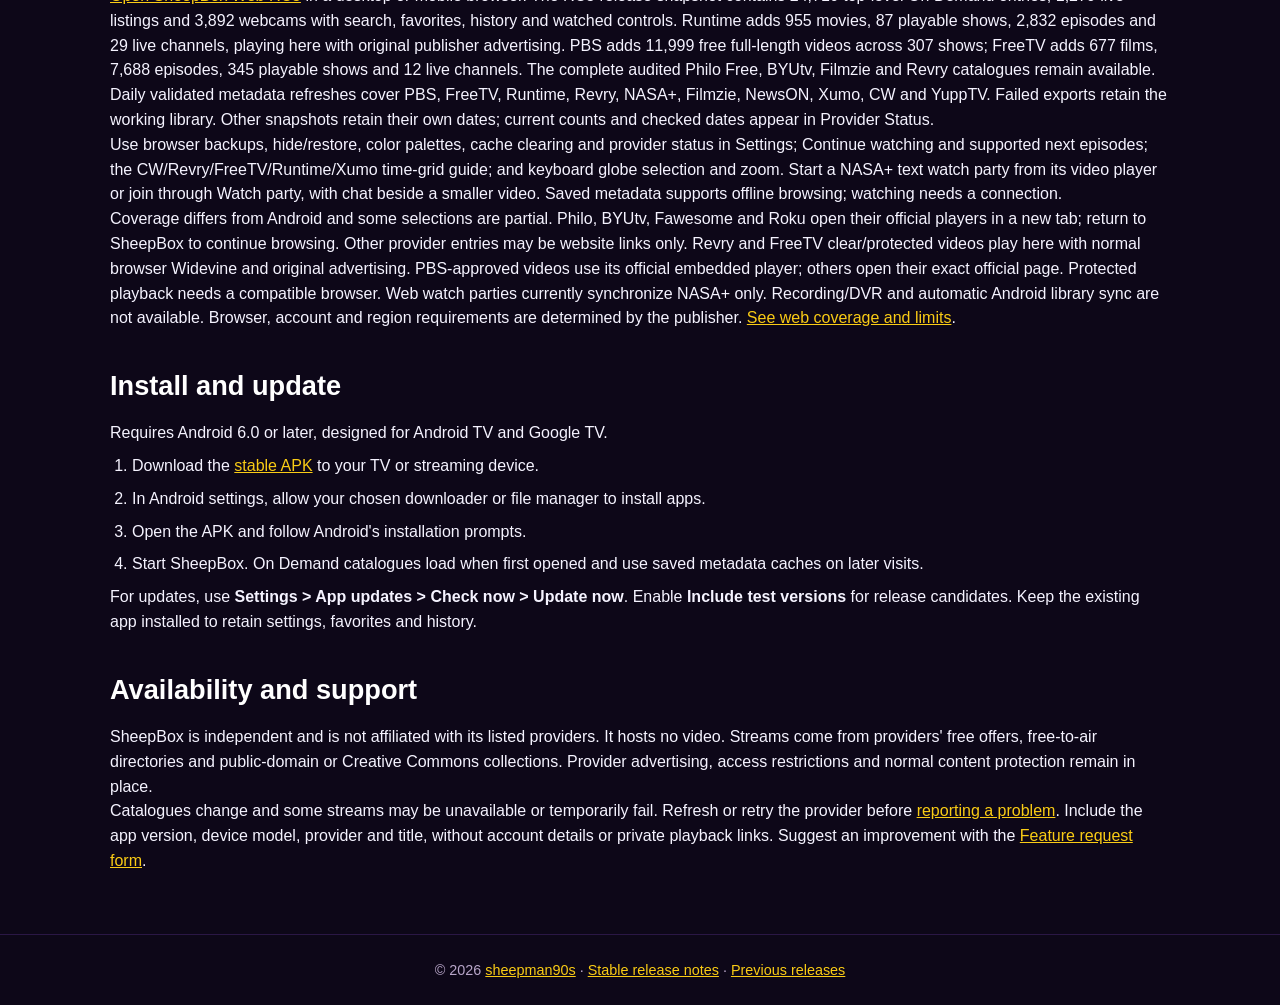
==== commit b087cb5c: "Align RC5 release snapshot totals with verified refreshes" ====
--- a/docs/index.html
+++ b/docs/index.html
@@ -168,7 +168,7 @@
   <p class="notice">These features have no committed dates. <strong>Record by name searches guide titles and descriptions as listings arrive</strong>: search your loaded guide and saved supported catalogues from Recordings. Choose one airing, a series on that channel, or a supported On Demand episode. Channels need programme metadata to be found by show name. <a href="https://github.com/sheepman90s/sheepbox-releases/blob/main/ROADMAP.md">View the roadmap</a>.</p>
 
   <h2>Web preview</h2>
-  <p><a href="watch/">Open SheepBox Web RC5</a> in a desktop or mobile browser. The RC5 launch snapshot contains 24,709 top-level On Demand entries, 1,248 live listings and 3,892 webcams with search, favorites, history and watched controls. Runtime adds 955 movies, 87 playable shows, 2,832 episodes and 29 live channels, playing here with original publisher advertising. PBS adds 11,999 free full-length videos across 307 shows; FreeTV adds 677 films, 7,688 episodes, 345 playable shows and 12 live channels. The complete audited Philo Free, BYUtv, Filmzie and Revry catalogues remain available.</p>
+  <p><a href="watch/">Open SheepBox Web RC5</a> in a desktop or mobile browser. The RC5 release snapshot contains 24,710 top-level On Demand entries, 1,279 live listings and 3,892 webcams with search, favorites, history and watched controls. Runtime adds 955 movies, 87 playable shows, 2,832 episodes and 29 live channels, playing here with original publisher advertising. PBS adds 11,999 free full-length videos across 307 shows; FreeTV adds 677 films, 7,688 episodes, 345 playable shows and 12 live channels. The complete audited Philo Free, BYUtv, Filmzie and Revry catalogues remain available.</p>
   <p>Daily validated metadata refreshes cover PBS, FreeTV, Runtime, Revry, NASA+, Filmzie, NewsON, Xumo, CW and YuppTV. Failed exports retain the working library. Other snapshots retain their own dates; current counts and checked dates appear in Provider Status.</p>
   <p>Use browser backups, hide/restore, color palettes, cache clearing and provider status in Settings; Continue watching and supported next episodes; the CW/Revry/FreeTV/Runtime/Xumo time-grid guide; and keyboard globe selection and zoom. Start a NASA+ text watch party from its video player or join through Watch party, with chat beside a smaller video. Saved metadata supports offline browsing; watching needs a connection.</p>
   <p>Coverage differs from Android and some selections are partial. Philo, BYUtv, Fawesome and Roku open their official players in a new tab; return to SheepBox to continue browsing. Other provider entries may be website links only. Revry and FreeTV clear/protected videos play here with normal browser Widevine and original advertising. PBS-approved videos use its official embedded player; others open their exact official page. Protected playback needs a compatible browser. Web watch parties currently synchronize NASA+ only. Recording/DVR and automatic Android library sync are not available. Browser, account and region requirements are determined by the publisher. <a href="https://github.com/sheepman90s/sheepbox-releases/blob/main/PROVIDERS.md#web-preview">See web coverage and limits</a>.</p>
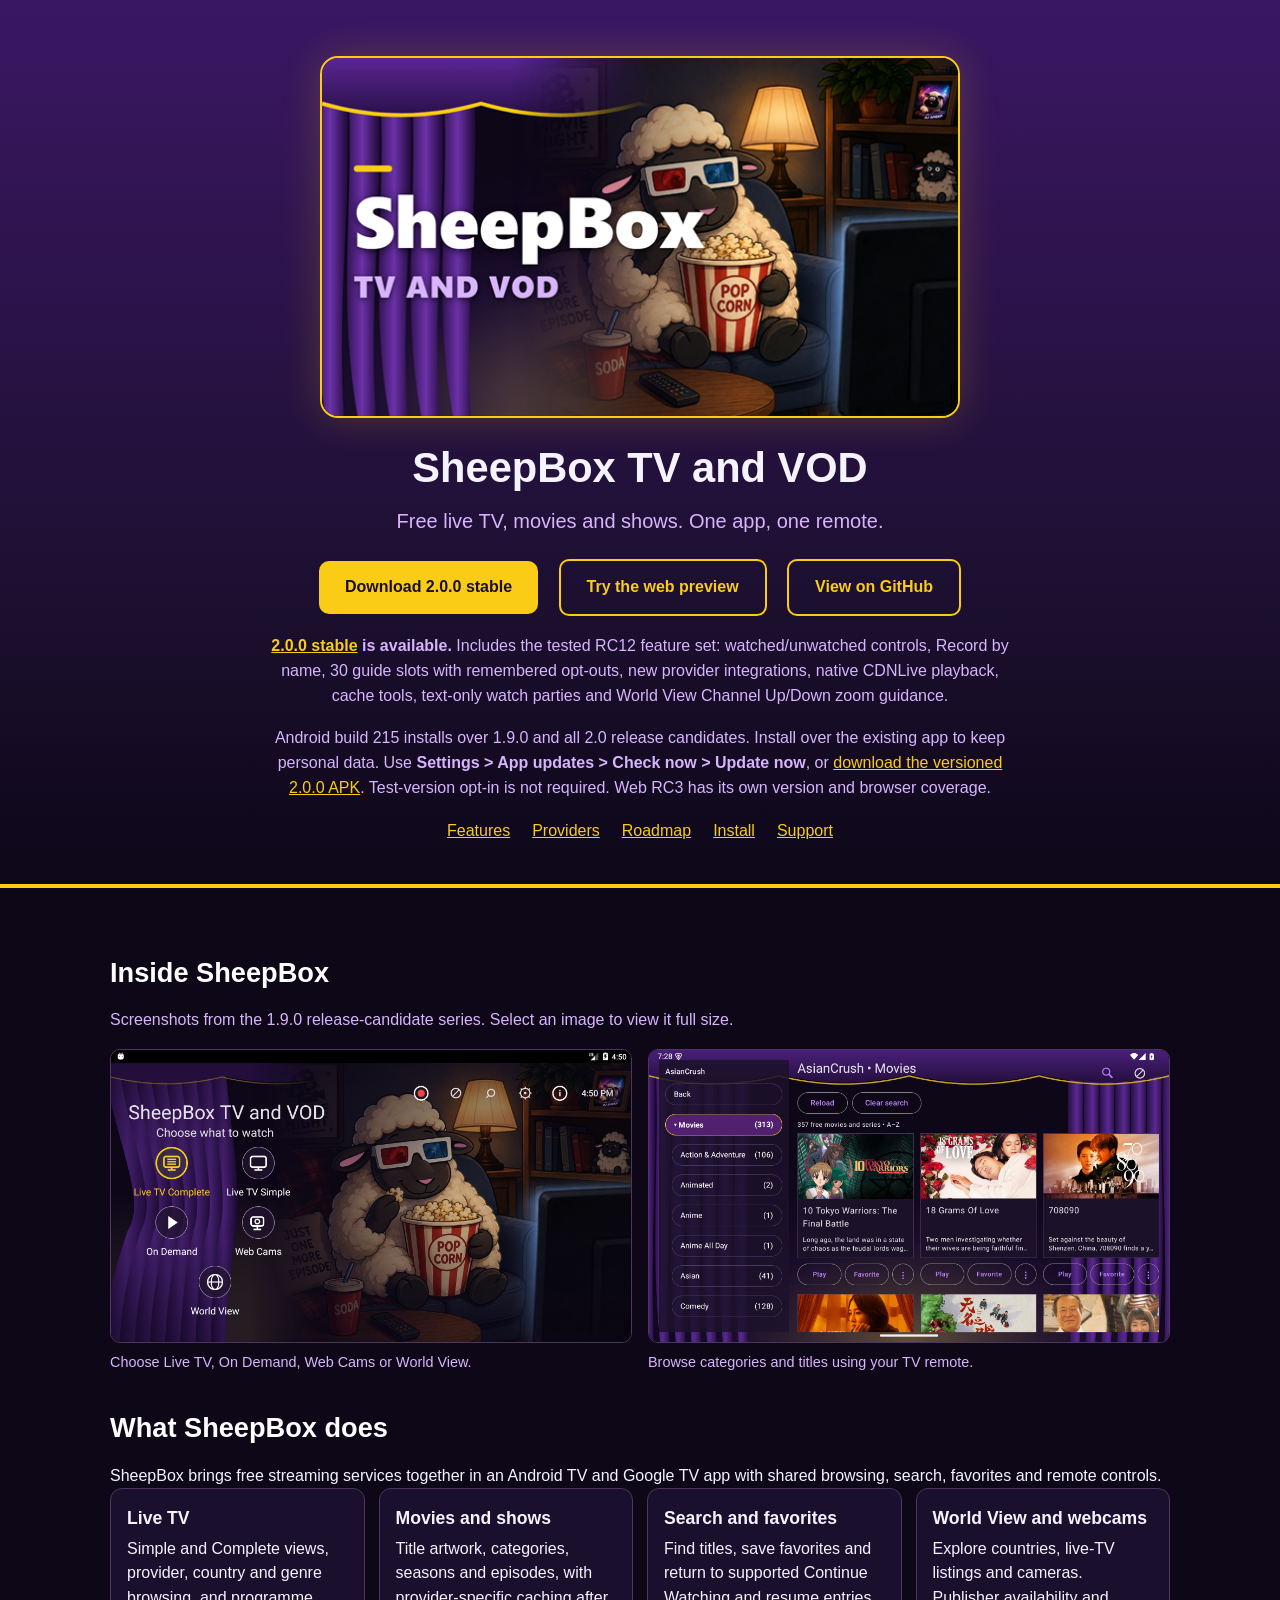
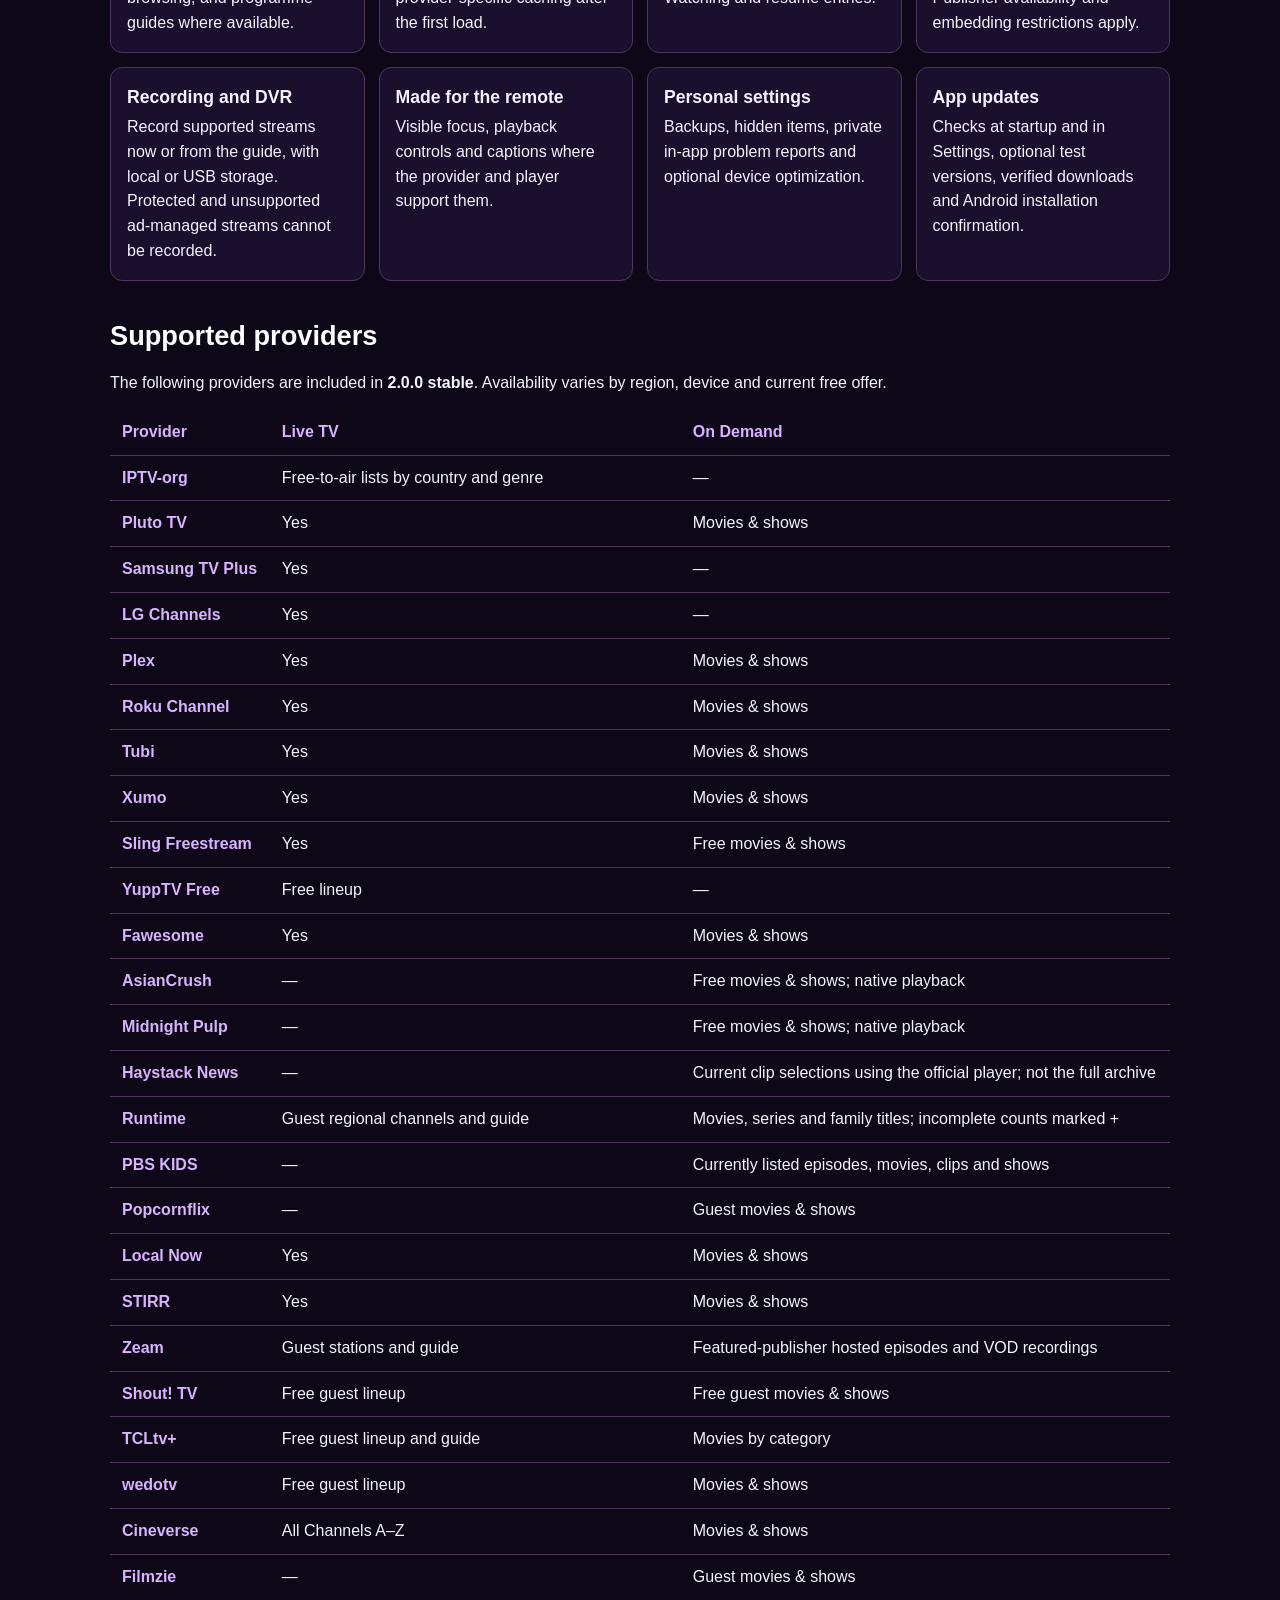
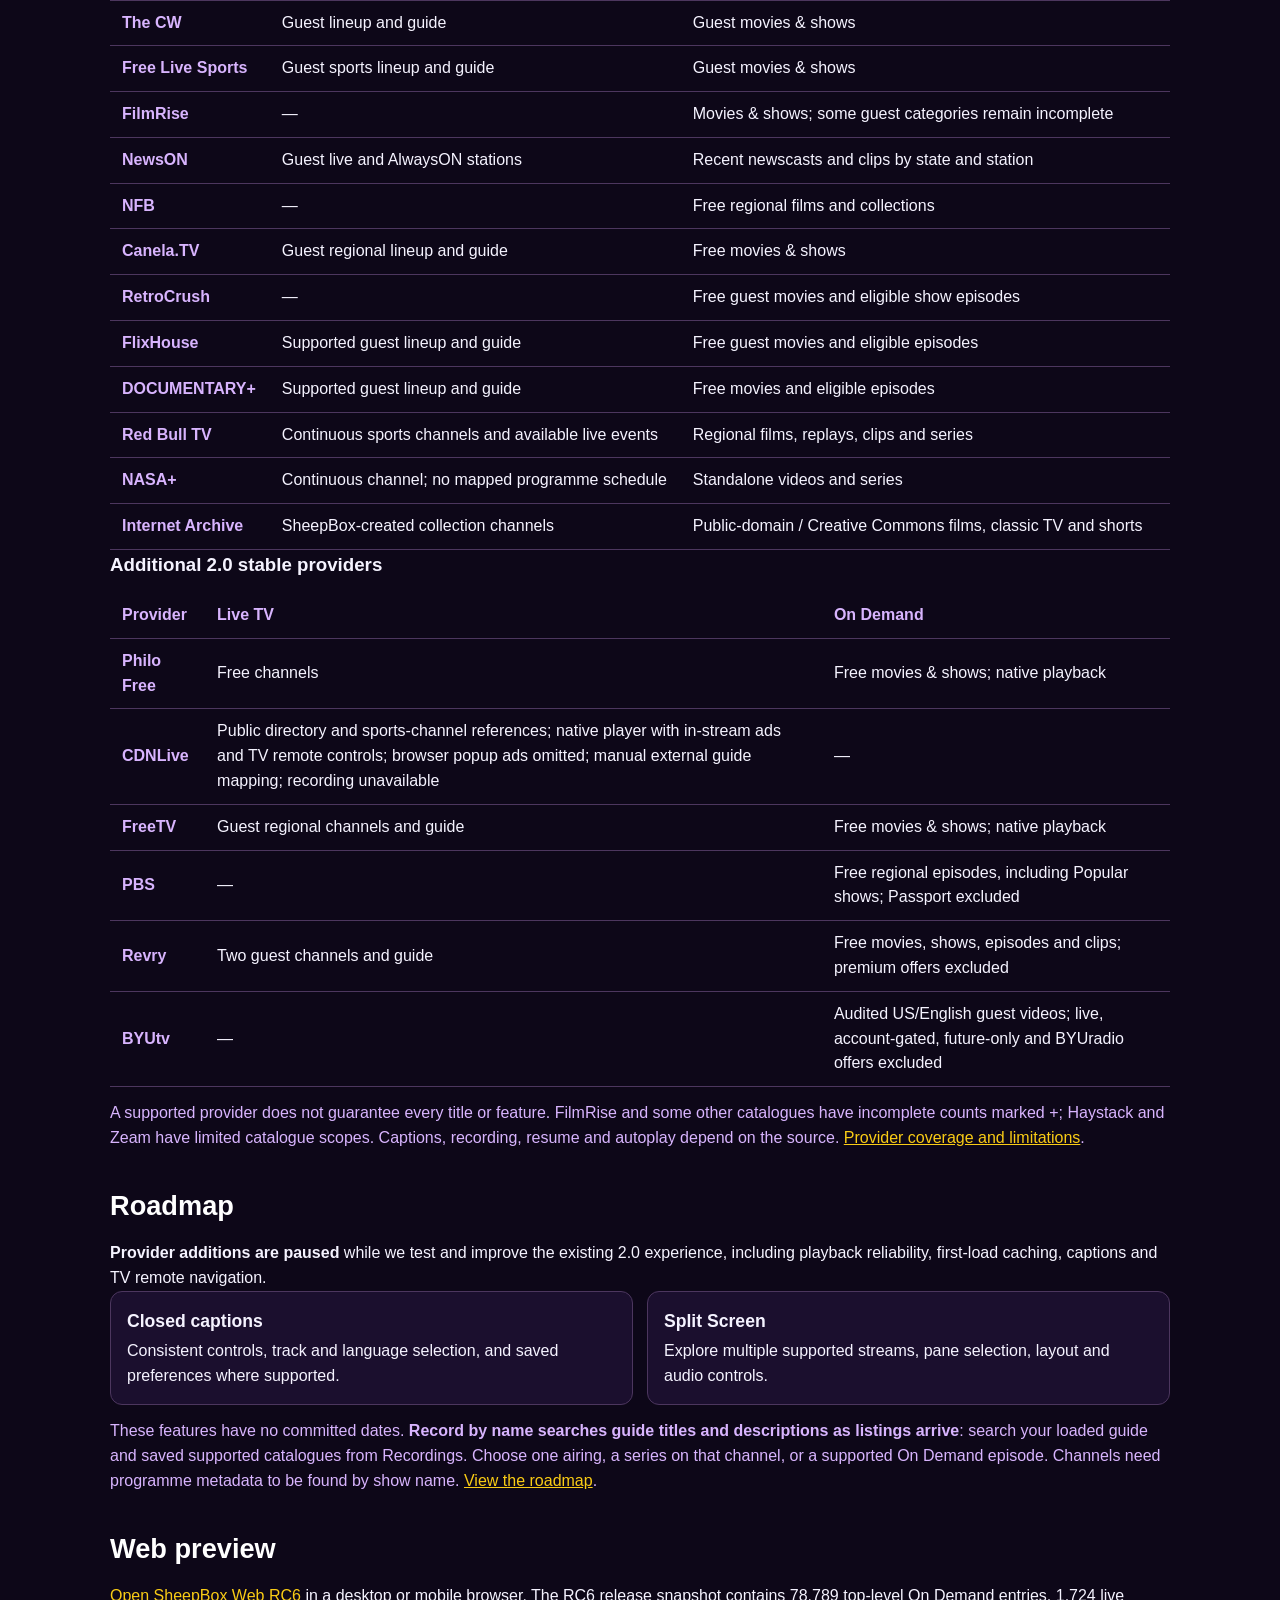
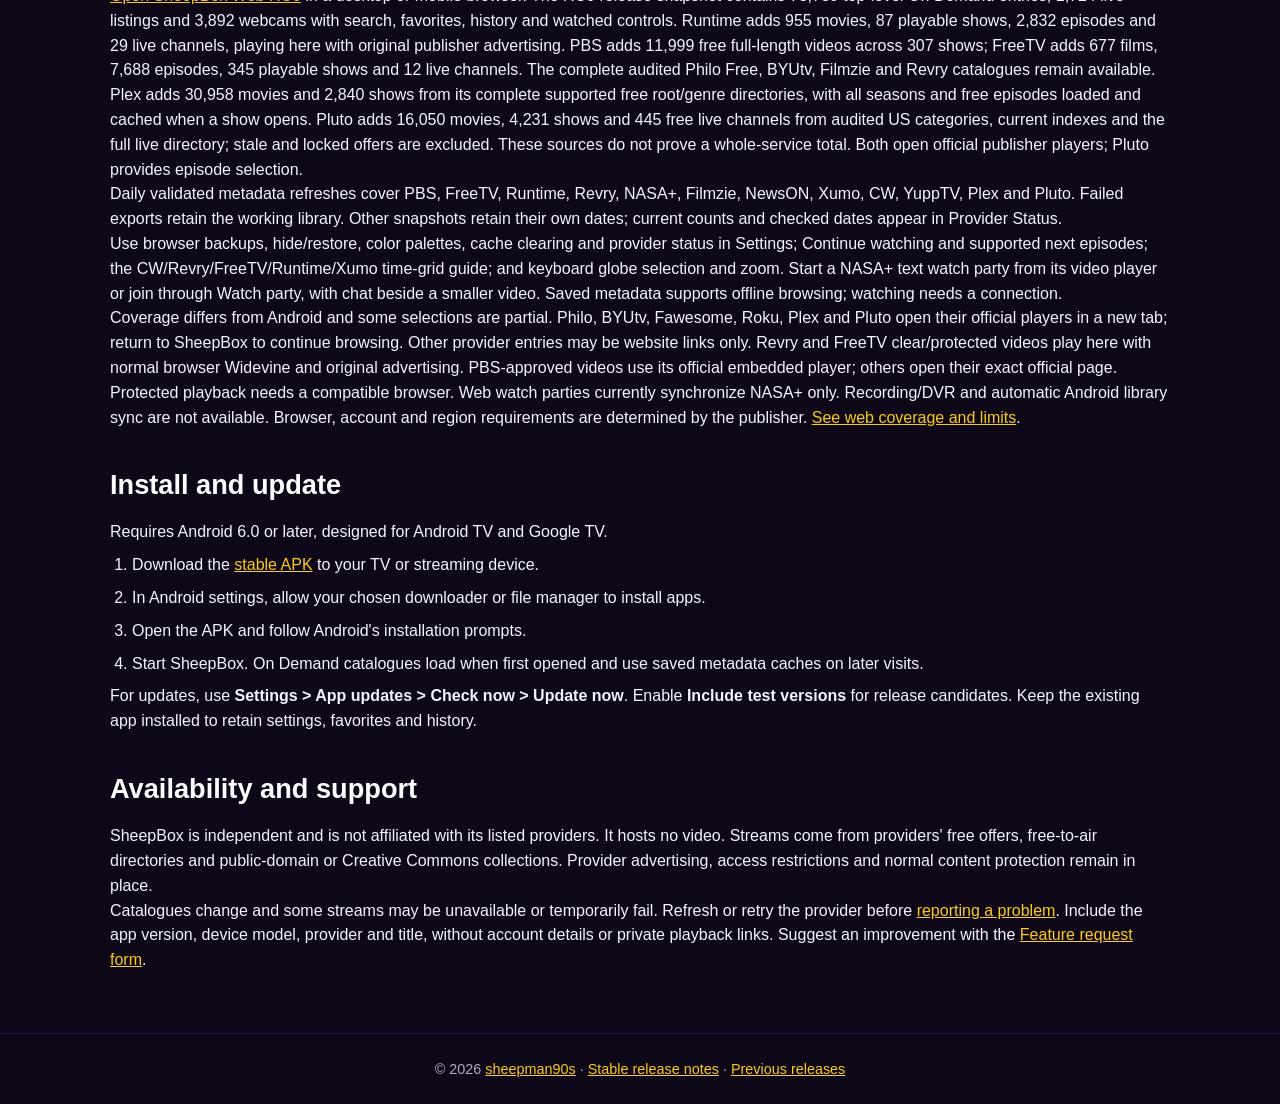
==== commit a07a4550: "Add audited Plex and Pluto catalogues to Web RC6" ====
--- a/docs/index.html
+++ b/docs/index.html
@@ -168,10 +168,11 @@
   <p class="notice">These features have no committed dates. <strong>Record by name searches guide titles and descriptions as listings arrive</strong>: search your loaded guide and saved supported catalogues from Recordings. Choose one airing, a series on that channel, or a supported On Demand episode. Channels need programme metadata to be found by show name. <a href="https://github.com/sheepman90s/sheepbox-releases/blob/main/ROADMAP.md">View the roadmap</a>.</p>
 
   <h2>Web preview</h2>
-  <p><a href="watch/">Open SheepBox Web RC5</a> in a desktop or mobile browser. The RC5 release snapshot contains 24,710 top-level On Demand entries, 1,279 live listings and 3,892 webcams with search, favorites, history and watched controls. Runtime adds 955 movies, 87 playable shows, 2,832 episodes and 29 live channels, playing here with original publisher advertising. PBS adds 11,999 free full-length videos across 307 shows; FreeTV adds 677 films, 7,688 episodes, 345 playable shows and 12 live channels. The complete audited Philo Free, BYUtv, Filmzie and Revry catalogues remain available.</p>
-  <p>Daily validated metadata refreshes cover PBS, FreeTV, Runtime, Revry, NASA+, Filmzie, NewsON, Xumo, CW and YuppTV. Failed exports retain the working library. Other snapshots retain their own dates; current counts and checked dates appear in Provider Status.</p>
+  <p><a href="watch/">Open SheepBox Web RC6</a> in a desktop or mobile browser. The RC6 release snapshot contains 78,789 top-level On Demand entries, 1,724 live listings and 3,892 webcams with search, favorites, history and watched controls. Runtime adds 955 movies, 87 playable shows, 2,832 episodes and 29 live channels, playing here with original publisher advertising. PBS adds 11,999 free full-length videos across 307 shows; FreeTV adds 677 films, 7,688 episodes, 345 playable shows and 12 live channels. The complete audited Philo Free, BYUtv, Filmzie and Revry catalogues remain available.</p>
+  <p>Plex adds 30,958 movies and 2,840 shows from its complete supported free root/genre directories, with all seasons and free episodes loaded and cached when a show opens. Pluto adds 16,050 movies, 4,231 shows and 445 free live channels from audited US categories, current indexes and the full live directory; stale and locked offers are excluded. These sources do not prove a whole-service total. Both open official publisher players; Pluto provides episode selection.</p>
+  <p>Daily validated metadata refreshes cover PBS, FreeTV, Runtime, Revry, NASA+, Filmzie, NewsON, Xumo, CW, YuppTV, Plex and Pluto. Failed exports retain the working library. Other snapshots retain their own dates; current counts and checked dates appear in Provider Status.</p>
   <p>Use browser backups, hide/restore, color palettes, cache clearing and provider status in Settings; Continue watching and supported next episodes; the CW/Revry/FreeTV/Runtime/Xumo time-grid guide; and keyboard globe selection and zoom. Start a NASA+ text watch party from its video player or join through Watch party, with chat beside a smaller video. Saved metadata supports offline browsing; watching needs a connection.</p>
-  <p>Coverage differs from Android and some selections are partial. Philo, BYUtv, Fawesome and Roku open their official players in a new tab; return to SheepBox to continue browsing. Other provider entries may be website links only. Revry and FreeTV clear/protected videos play here with normal browser Widevine and original advertising. PBS-approved videos use its official embedded player; others open their exact official page. Protected playback needs a compatible browser. Web watch parties currently synchronize NASA+ only. Recording/DVR and automatic Android library sync are not available. Browser, account and region requirements are determined by the publisher. <a href="https://github.com/sheepman90s/sheepbox-releases/blob/main/PROVIDERS.md#web-preview">See web coverage and limits</a>.</p>
+  <p>Coverage differs from Android and some selections are partial. Philo, BYUtv, Fawesome, Roku, Plex and Pluto open their official players in a new tab; return to SheepBox to continue browsing. Other provider entries may be website links only. Revry and FreeTV clear/protected videos play here with normal browser Widevine and original advertising. PBS-approved videos use its official embedded player; others open their exact official page. Protected playback needs a compatible browser. Web watch parties currently synchronize NASA+ only. Recording/DVR and automatic Android library sync are not available. Browser, account and region requirements are determined by the publisher. <a href="https://github.com/sheepman90s/sheepbox-releases/blob/main/PROVIDERS.md#web-preview">See web coverage and limits</a>.</p>
 
   <h2 id="install">Install and update</h2>
   <p>Requires Android 6.0 or later, designed for Android TV and Google TV.</p>
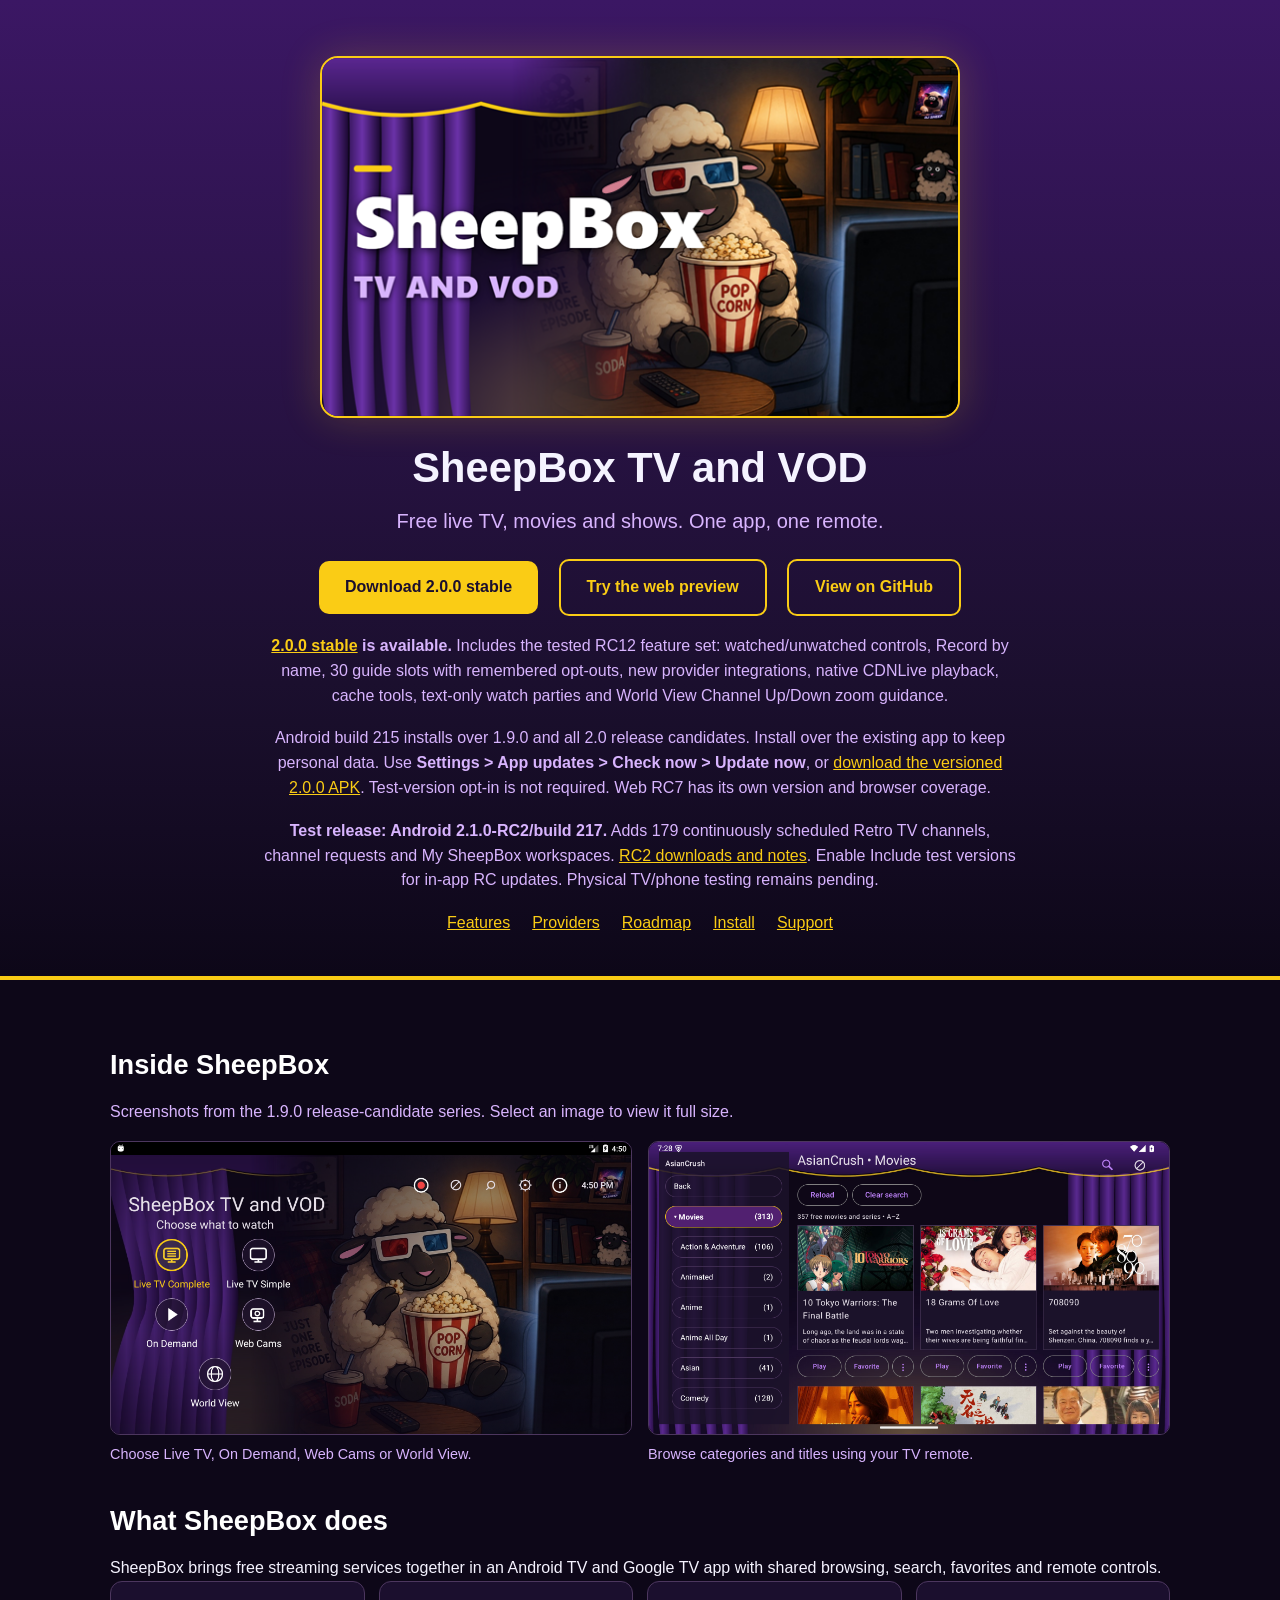
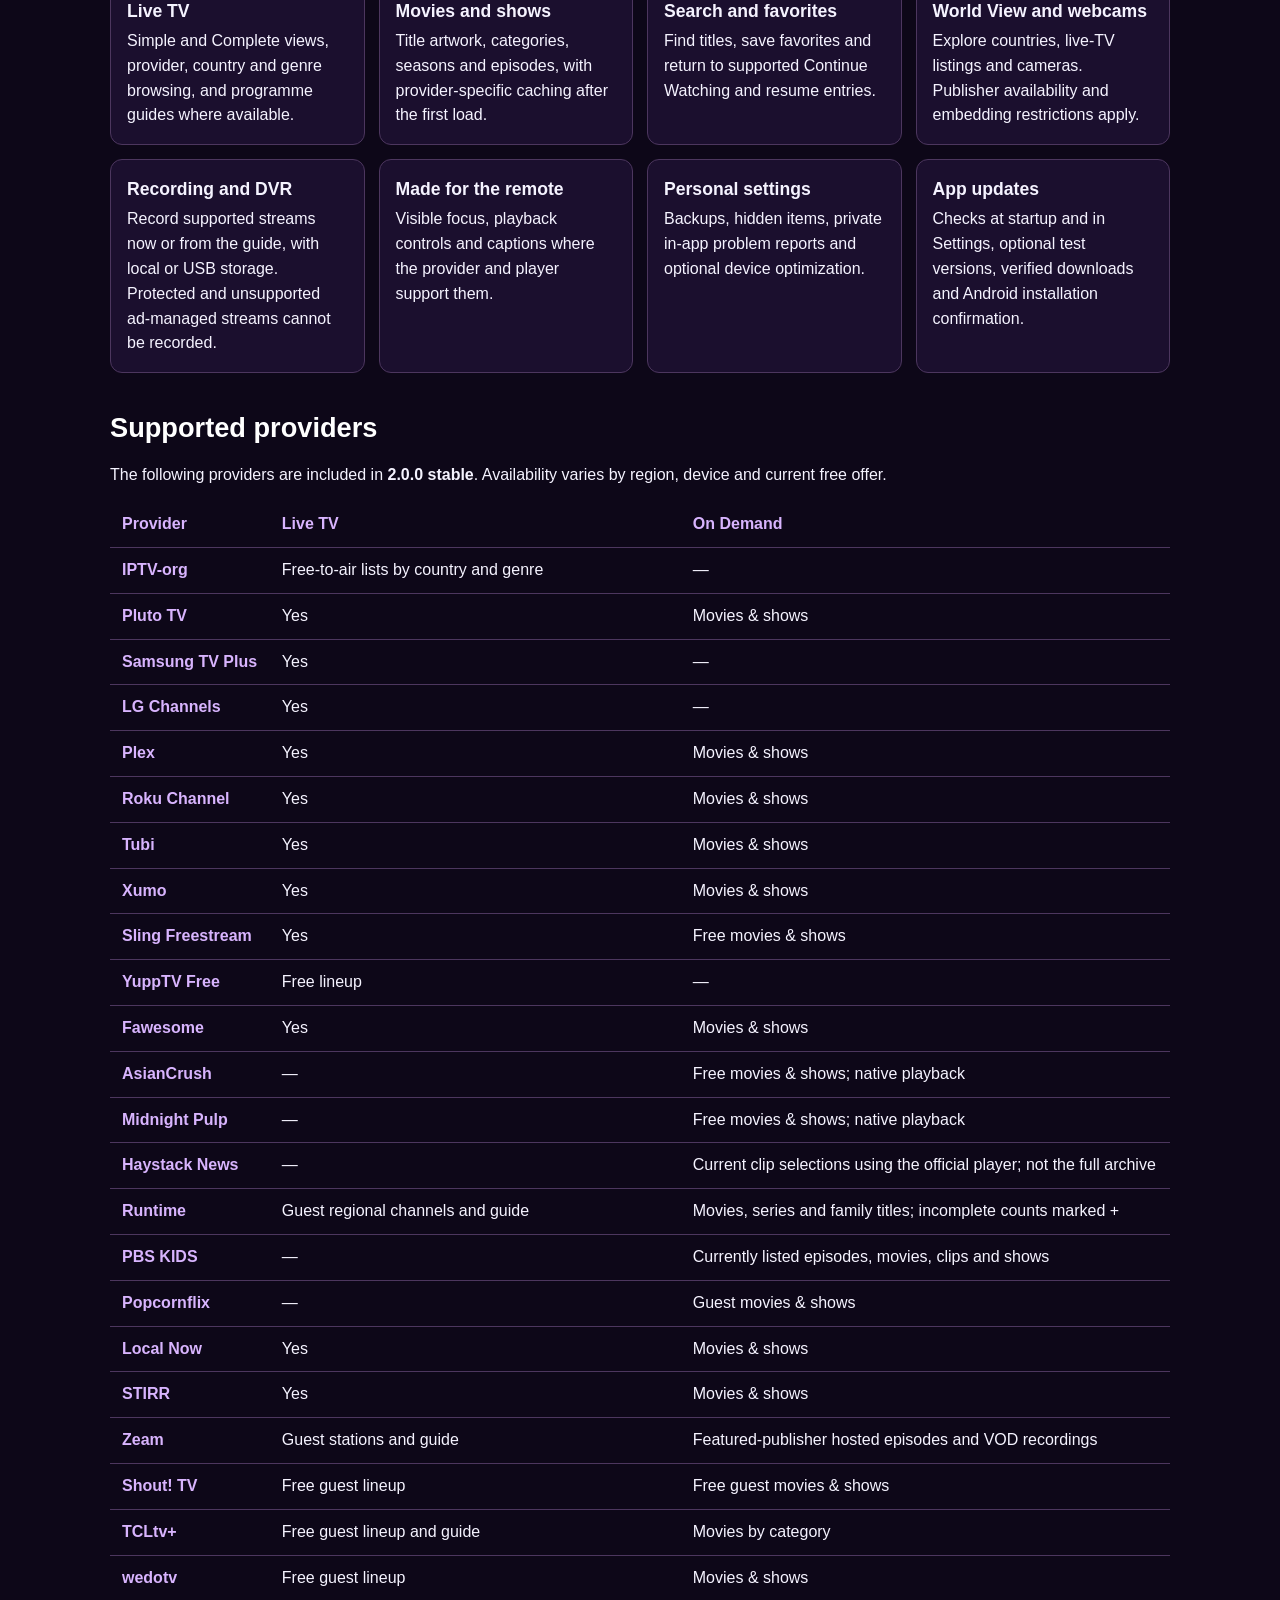
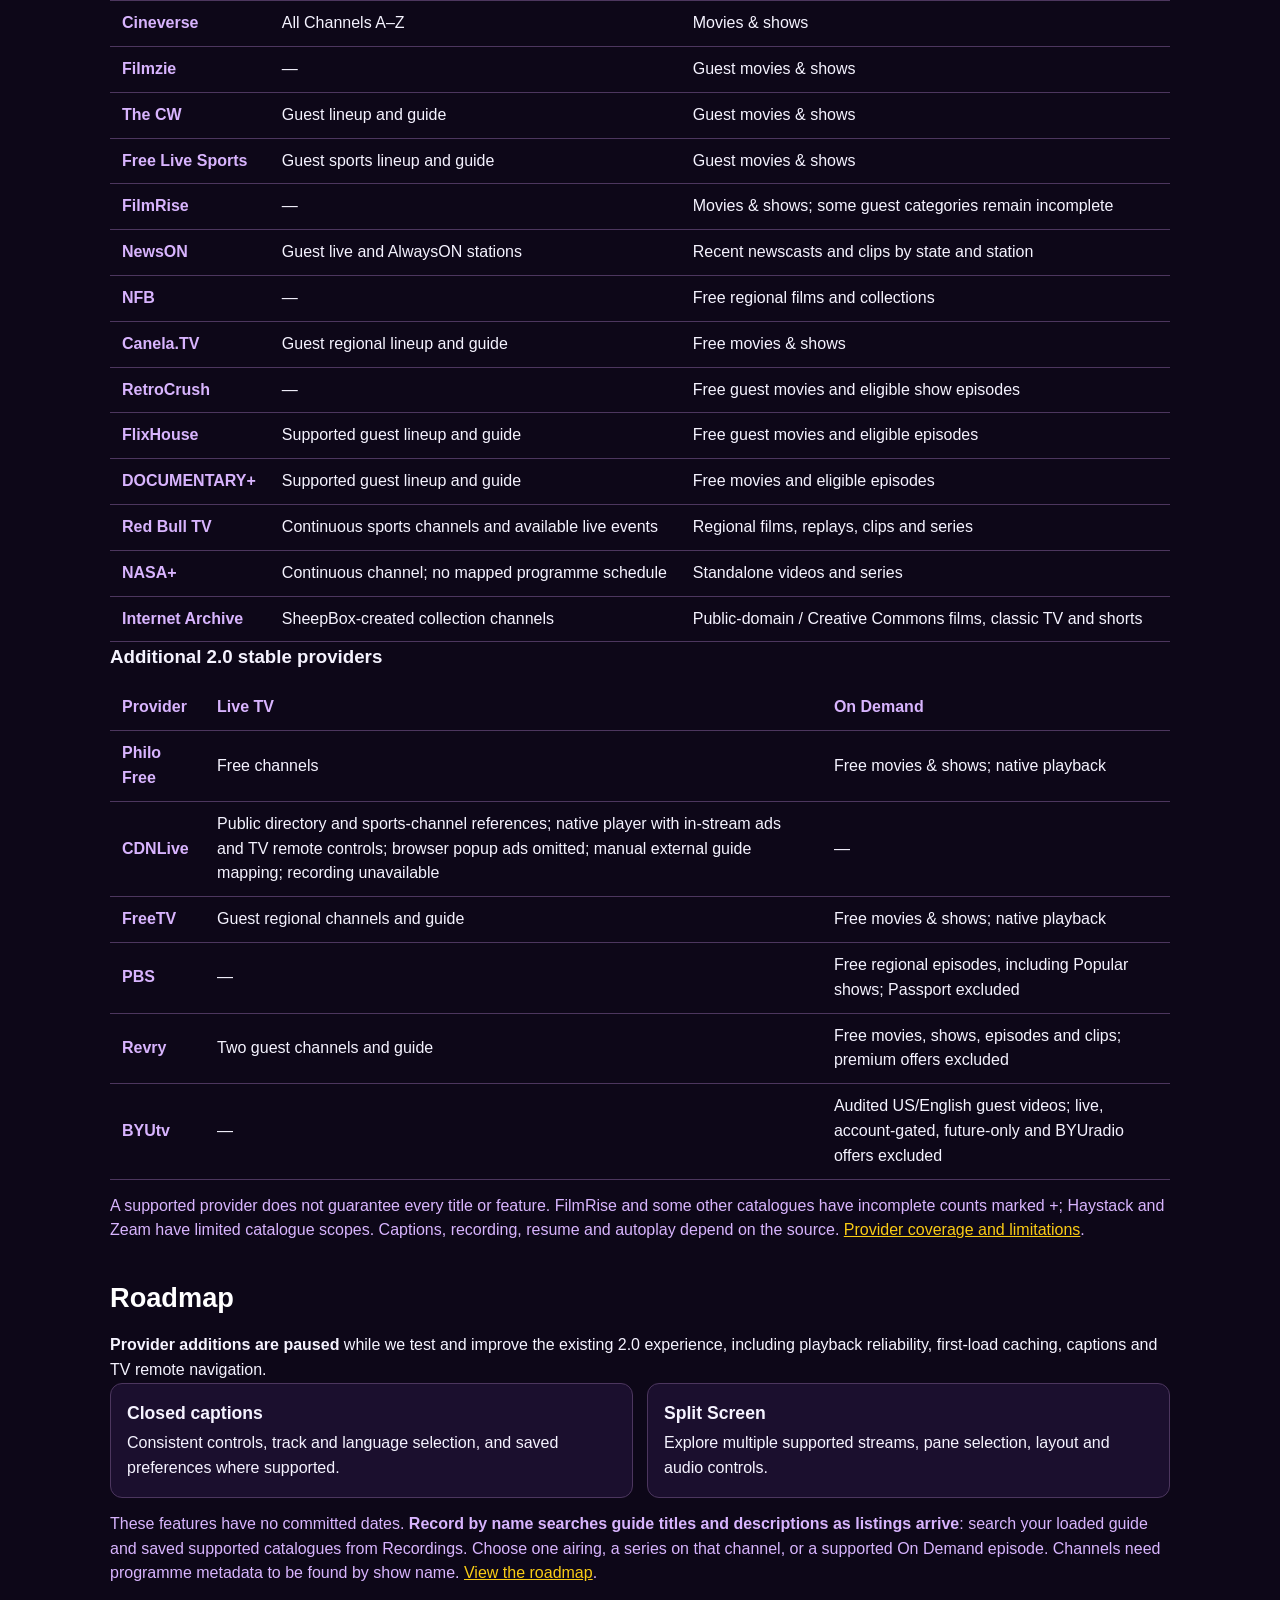
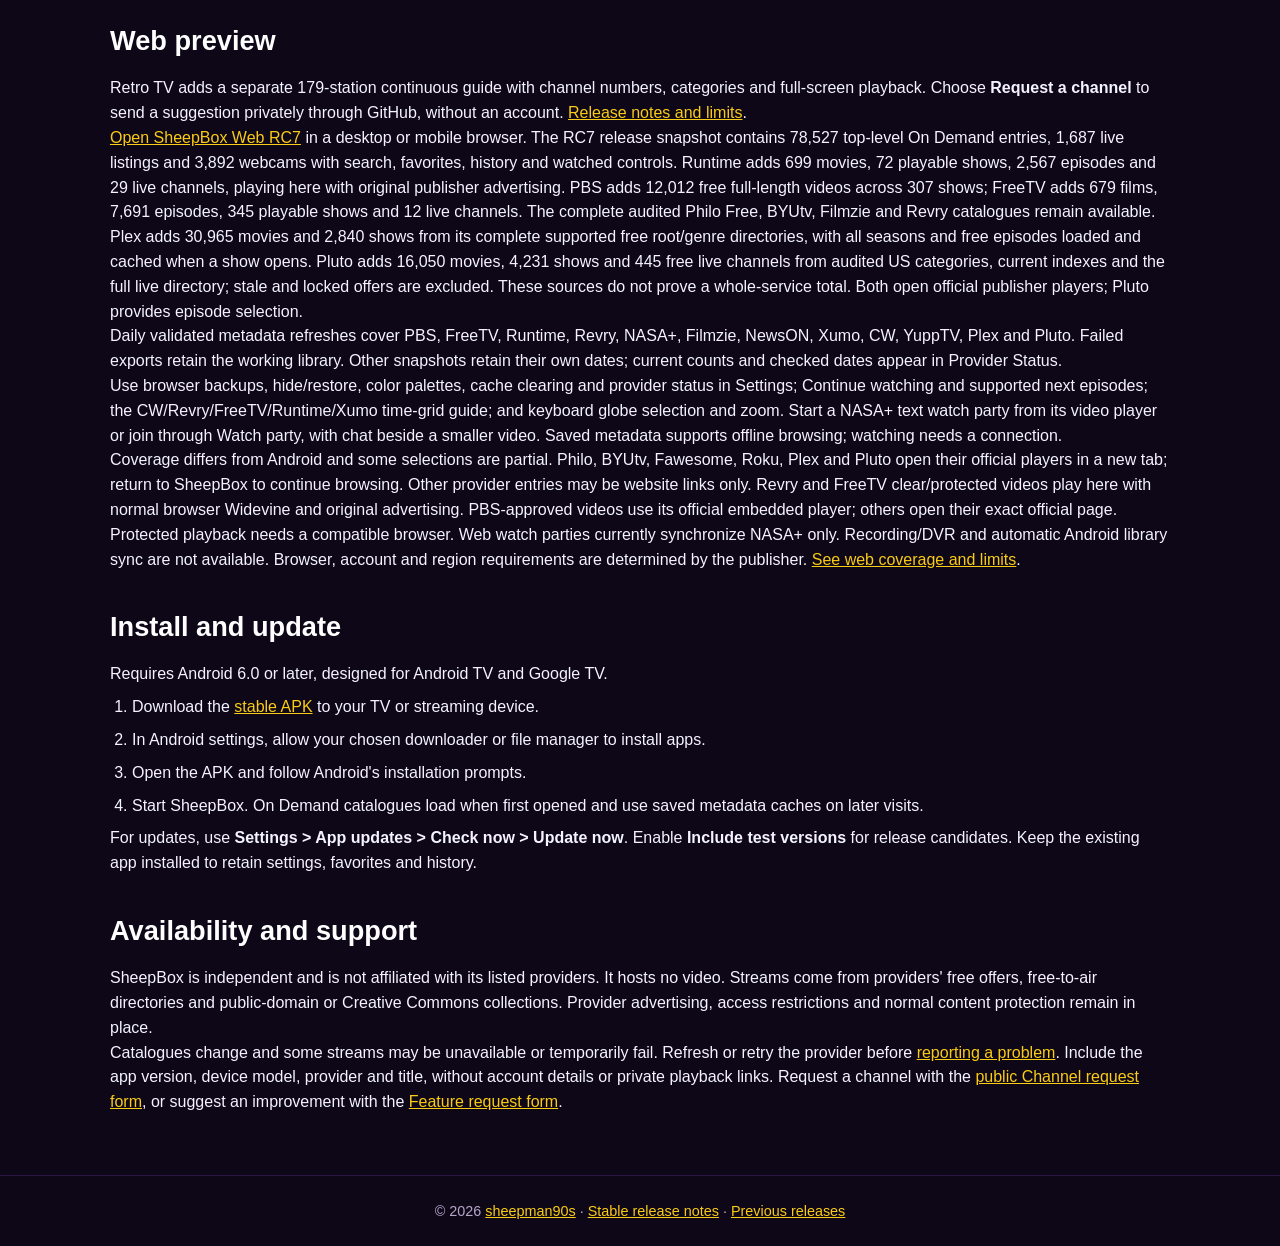
==== commit 7ee8b47f: "Add continuous Retro TV and channel requests in Web RC7" ====
--- a/docs/index.html
+++ b/docs/index.html
@@ -79,7 +79,8 @@
   <a class="btn alt" href="watch/">Try the web preview</a>
   <a class="btn alt" href="https://github.com/sheepman90s/sheepbox-releases">View on GitHub</a>
   <p class="release-note"><strong><a href="https://github.com/sheepman90s/sheepbox-releases/releases/tag/v2.0.0">2.0.0 stable</a> is available.</strong> Includes the tested RC12 feature set: watched/unwatched controls, Record by name, 30 guide slots with remembered opt-outs, new provider integrations, native CDNLive playback, cache tools, text-only watch parties and World View Channel Up/Down zoom guidance.</p>
-  <p class="release-note">Android build 215 installs over 1.9.0 and all 2.0 release candidates. Install over the existing app to keep personal data. Use <strong>Settings &gt; App updates &gt; Check now &gt; Update now</strong>, or <a href="https://github.com/sheepman90s/sheepbox-releases/releases/download/v2.0.0/sheepbox-tv-vod-2.0.0-release.apk">download the versioned 2.0.0 APK</a>. Test-version opt-in is not required. Web RC3 has its own version and browser coverage.</p>
+  <p class="release-note">Android build 215 installs over 1.9.0 and all 2.0 release candidates. Install over the existing app to keep personal data. Use <strong>Settings &gt; App updates &gt; Check now &gt; Update now</strong>, or <a href="https://github.com/sheepman90s/sheepbox-releases/releases/download/v2.0.0/sheepbox-tv-vod-2.0.0-release.apk">download the versioned 2.0.0 APK</a>. Test-version opt-in is not required. Web RC7 has its own version and browser coverage.</p>
+  <p class="release-note"><strong>Test release: Android 2.1.0-RC2/build 217.</strong> Adds 179 continuously scheduled Retro TV channels, channel requests and My SheepBox workspaces. <a href="https://github.com/sheepman90s/sheepbox-releases/releases/tag/v2.1.0-RC2">RC2 downloads and notes</a>. Enable Include test versions for in-app RC updates. Physical TV/phone testing remains pending.</p>
   <nav class="site-links" aria-label="Page sections"><a href="#features">Features</a><a href="#providers">Providers</a><a href="#roadmap">Roadmap</a><a href="#install">Install</a><a href="#support">Support</a></nav>
 </header>
 <main>
@@ -168,8 +169,9 @@
   <p class="notice">These features have no committed dates. <strong>Record by name searches guide titles and descriptions as listings arrive</strong>: search your loaded guide and saved supported catalogues from Recordings. Choose one airing, a series on that channel, or a supported On Demand episode. Channels need programme metadata to be found by show name. <a href="https://github.com/sheepman90s/sheepbox-releases/blob/main/ROADMAP.md">View the roadmap</a>.</p>
 
   <h2>Web preview</h2>
-  <p><a href="watch/">Open SheepBox Web RC6</a> in a desktop or mobile browser. The RC6 release snapshot contains 78,789 top-level On Demand entries, 1,724 live listings and 3,892 webcams with search, favorites, history and watched controls. Runtime adds 955 movies, 87 playable shows, 2,832 episodes and 29 live channels, playing here with original publisher advertising. PBS adds 11,999 free full-length videos across 307 shows; FreeTV adds 677 films, 7,688 episodes, 345 playable shows and 12 live channels. The complete audited Philo Free, BYUtv, Filmzie and Revry catalogues remain available.</p>
-  <p>Plex adds 30,958 movies and 2,840 shows from its complete supported free root/genre directories, with all seasons and free episodes loaded and cached when a show opens. Pluto adds 16,050 movies, 4,231 shows and 445 free live channels from audited US categories, current indexes and the full live directory; stale and locked offers are excluded. These sources do not prove a whole-service total. Both open official publisher players; Pluto provides episode selection.</p>
+  <p>Retro TV adds a separate 179-station continuous guide with channel numbers, categories and full-screen playback. Choose <strong>Request a channel</strong> to send a suggestion privately through GitHub, without an account. <a href="https://github.com/sheepman90s/sheepbox-releases/blob/main/RELEASE_2_1_0_RC2.md">Release notes and limits</a>.</p>
+  <p><a href="watch/">Open SheepBox Web RC7</a> in a desktop or mobile browser. The RC7 release snapshot contains 78,527 top-level On Demand entries, 1,687 live listings and 3,892 webcams with search, favorites, history and watched controls. Runtime adds 699 movies, 72 playable shows, 2,567 episodes and 29 live channels, playing here with original publisher advertising. PBS adds 12,012 free full-length videos across 307 shows; FreeTV adds 679 films, 7,691 episodes, 345 playable shows and 12 live channels. The complete audited Philo Free, BYUtv, Filmzie and Revry catalogues remain available.</p>
+  <p>Plex adds 30,965 movies and 2,840 shows from its complete supported free root/genre directories, with all seasons and free episodes loaded and cached when a show opens. Pluto adds 16,050 movies, 4,231 shows and 445 free live channels from audited US categories, current indexes and the full live directory; stale and locked offers are excluded. These sources do not prove a whole-service total. Both open official publisher players; Pluto provides episode selection.</p>
   <p>Daily validated metadata refreshes cover PBS, FreeTV, Runtime, Revry, NASA+, Filmzie, NewsON, Xumo, CW, YuppTV, Plex and Pluto. Failed exports retain the working library. Other snapshots retain their own dates; current counts and checked dates appear in Provider Status.</p>
   <p>Use browser backups, hide/restore, color palettes, cache clearing and provider status in Settings; Continue watching and supported next episodes; the CW/Revry/FreeTV/Runtime/Xumo time-grid guide; and keyboard globe selection and zoom. Start a NASA+ text watch party from its video player or join through Watch party, with chat beside a smaller video. Saved metadata supports offline browsing; watching needs a connection.</p>
   <p>Coverage differs from Android and some selections are partial. Philo, BYUtv, Fawesome, Roku, Plex and Pluto open their official players in a new tab; return to SheepBox to continue browsing. Other provider entries may be website links only. Revry and FreeTV clear/protected videos play here with normal browser Widevine and original advertising. PBS-approved videos use its official embedded player; others open their exact official page. Protected playback needs a compatible browser. Web watch parties currently synchronize NASA+ only. Recording/DVR and automatic Android library sync are not available. Browser, account and region requirements are determined by the publisher. <a href="https://github.com/sheepman90s/sheepbox-releases/blob/main/PROVIDERS.md#web-preview">See web coverage and limits</a>.</p>
@@ -186,7 +188,7 @@
 
   <h2 id="support">Availability and support</h2>
   <p>SheepBox is independent and is not affiliated with its listed providers. It hosts no video. Streams come from providers' free offers, free-to-air directories and public-domain or Creative Commons collections. Provider advertising, access restrictions and normal content protection remain in place.</p>
-  <p>Catalogues change and some streams may be unavailable or temporarily fail. Refresh or retry the provider before <a href="https://github.com/sheepman90s/sheepbox-releases/issues/new?template=bug_report.yml">reporting a problem</a>. Include the app version, device model, provider and title, without account details or private playback links. Suggest an improvement with the <a href="https://github.com/sheepman90s/sheepbox-releases/issues/new?template=feature_request.yml">Feature request form</a>.</p>
+  <p>Catalogues change and some streams may be unavailable or temporarily fail. Refresh or retry the provider before <a href="https://github.com/sheepman90s/sheepbox-releases/issues/new?template=bug_report.yml">reporting a problem</a>. Include the app version, device model, provider and title, without account details or private playback links. Request a channel with the <a href="https://github.com/sheepman90s/sheepbox-releases/issues/new?template=channel_request.yml">public Channel request form</a>, or suggest an improvement with the <a href="https://github.com/sheepman90s/sheepbox-releases/issues/new?template=feature_request.yml">Feature request form</a>.</p>
 </main>
 <footer>
   © 2026 <a href="https://github.com/sheepman90s">sheepman90s</a> · <a href="https://github.com/sheepman90s/sheepbox-releases/releases/tag/v2.0.0">Stable release notes</a> · <a href="https://github.com/sheepman90s/sheepbox-releases/releases">Previous releases</a>
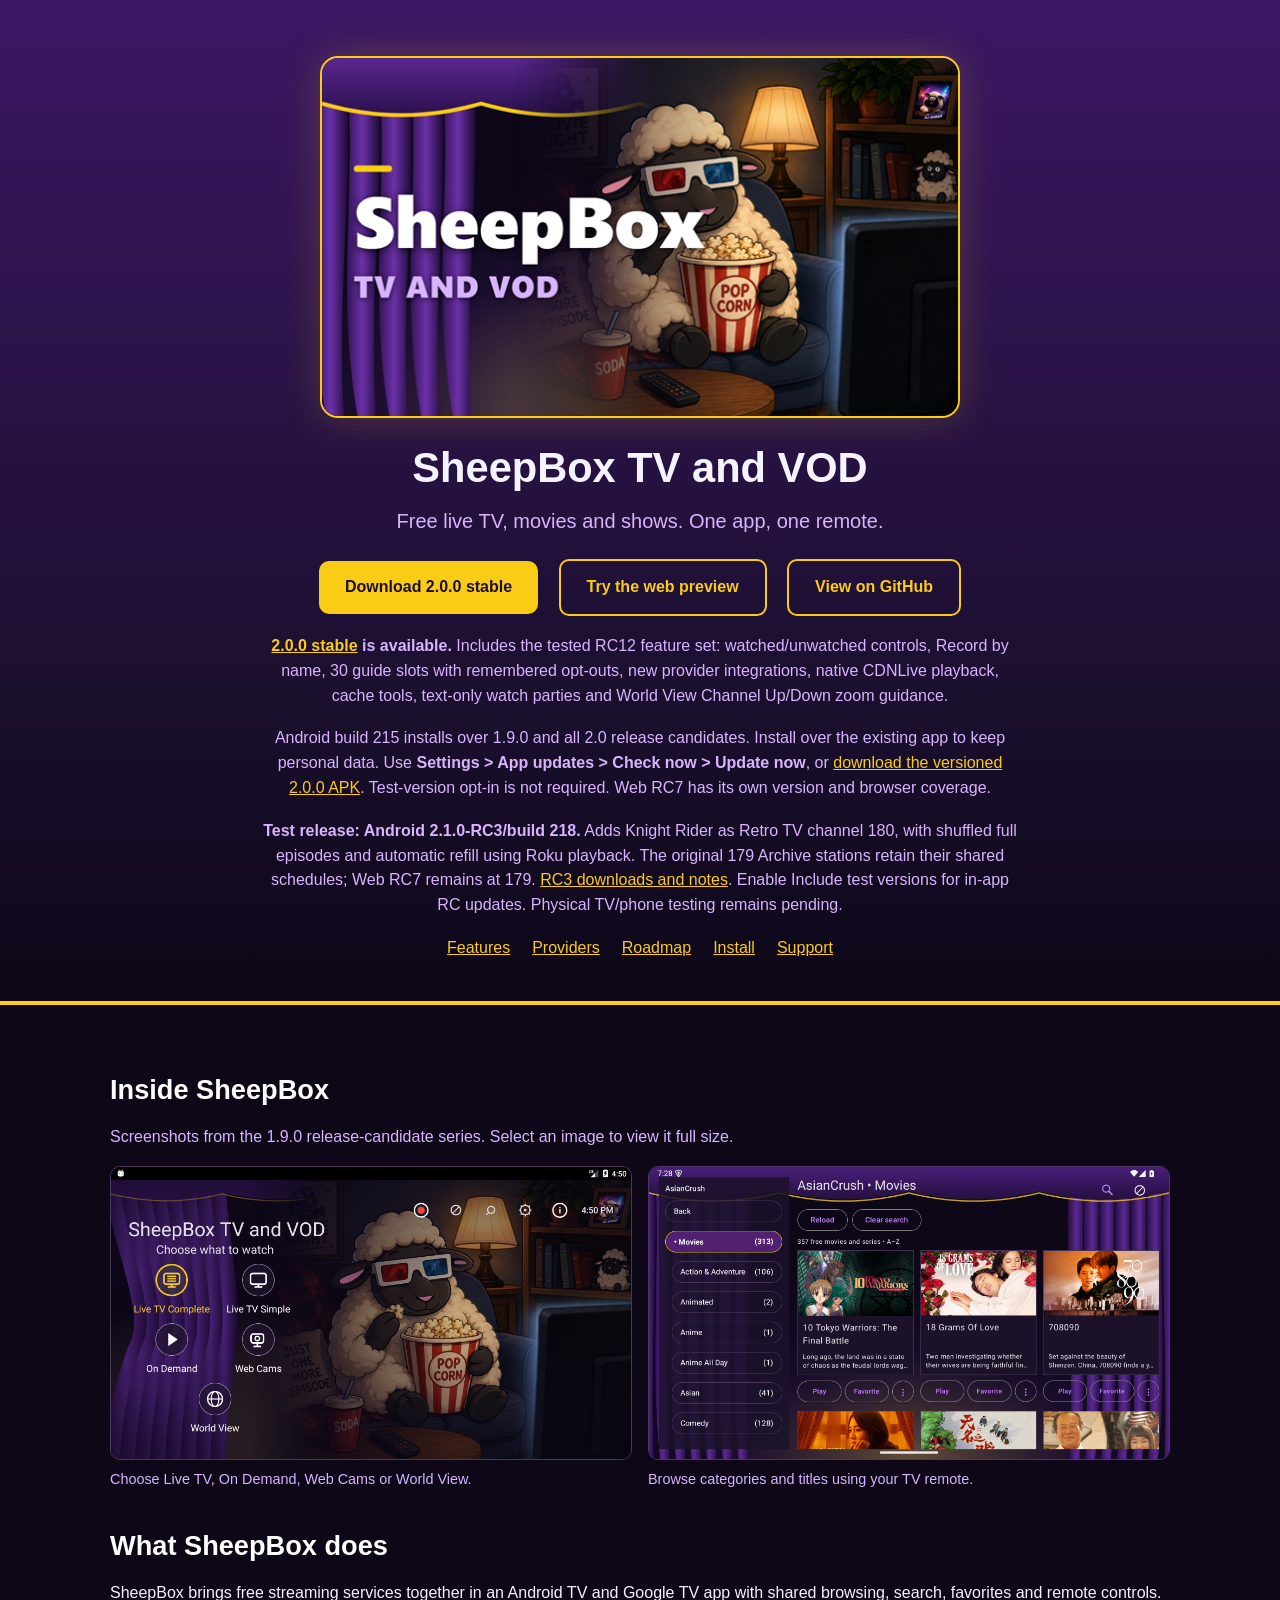
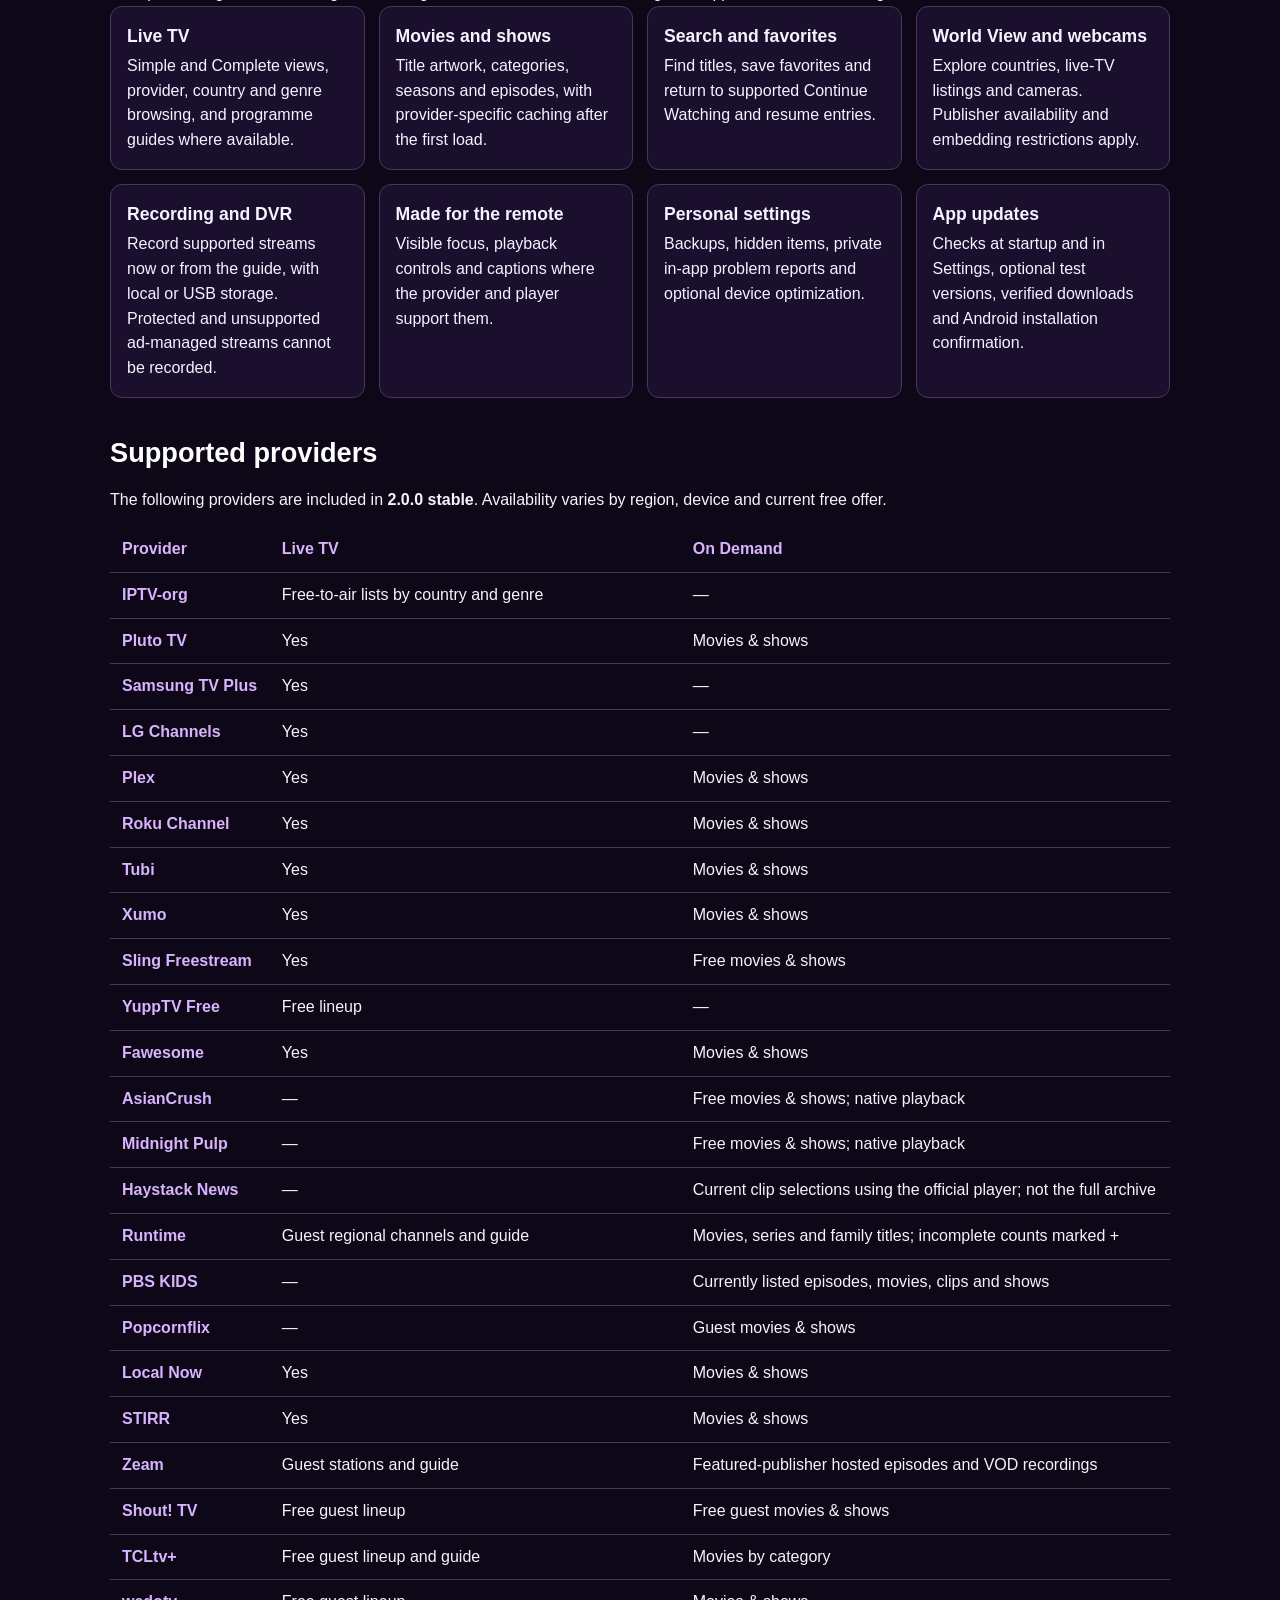
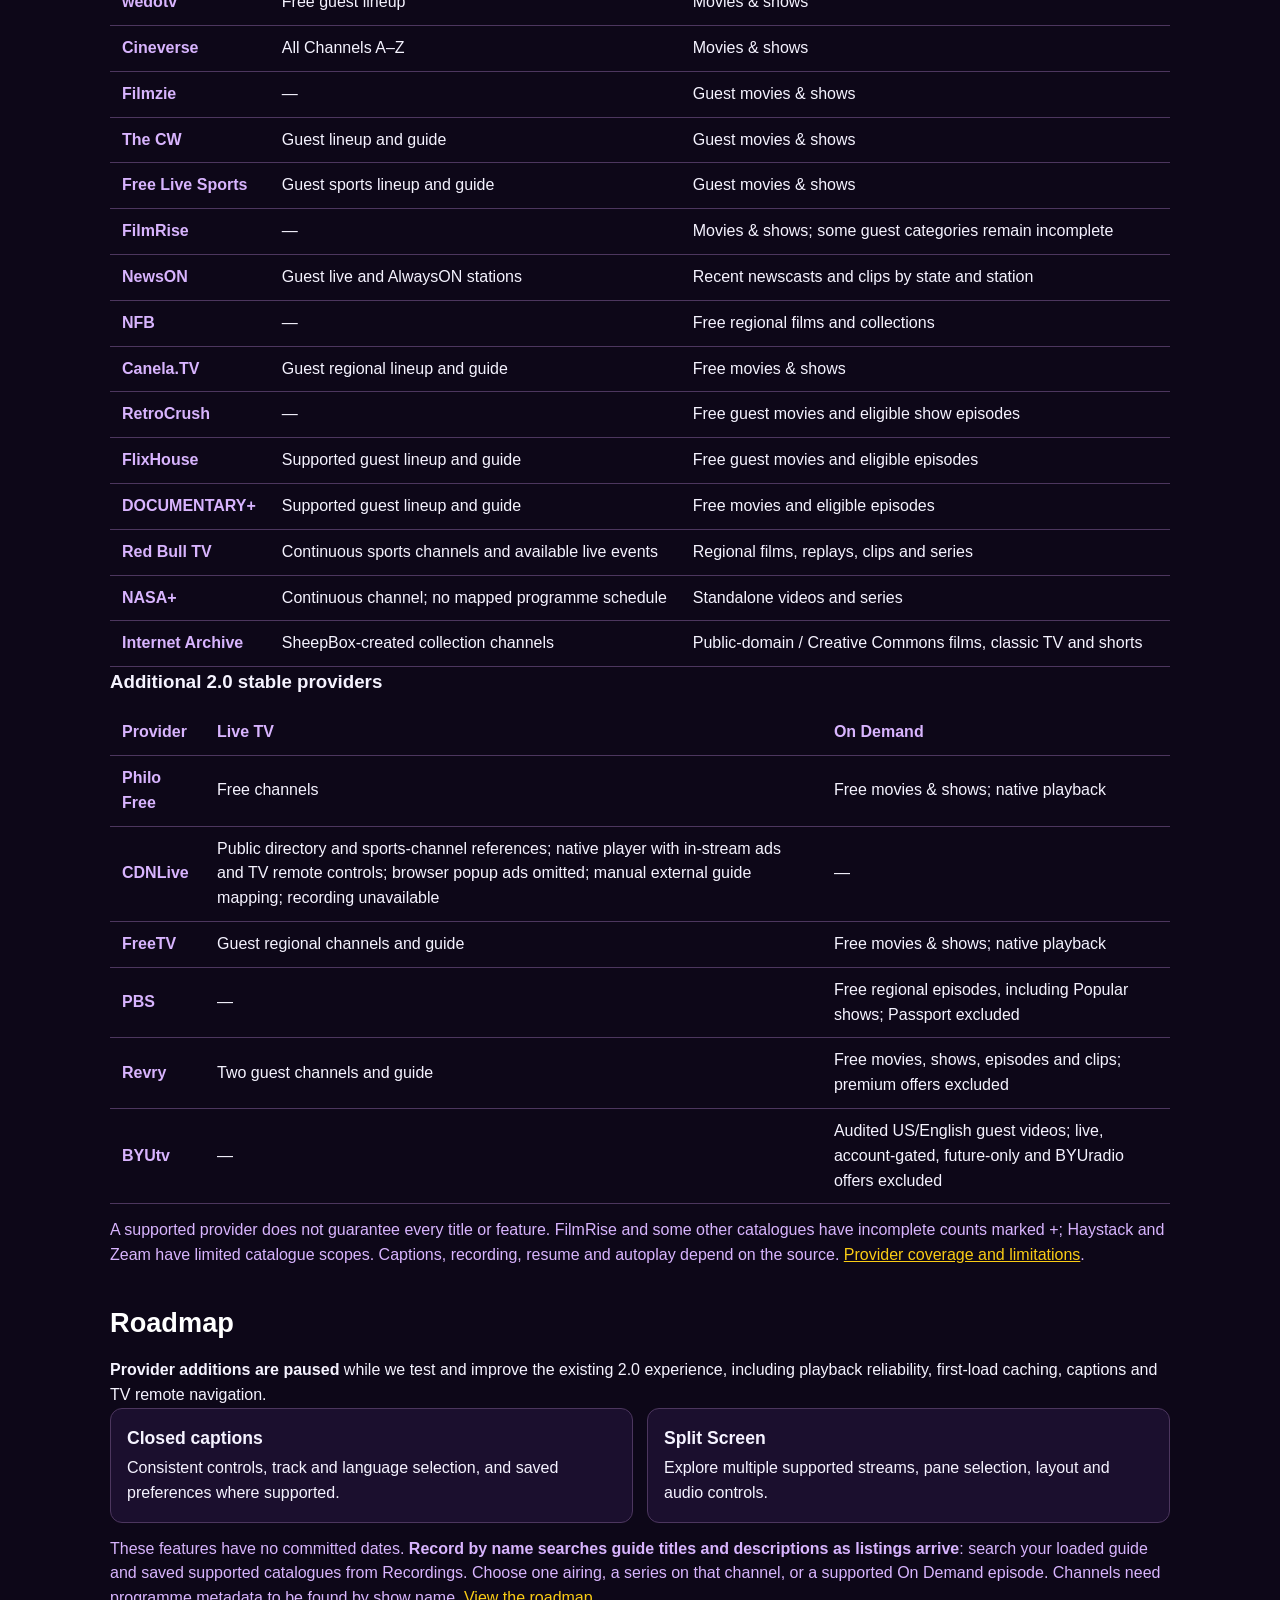
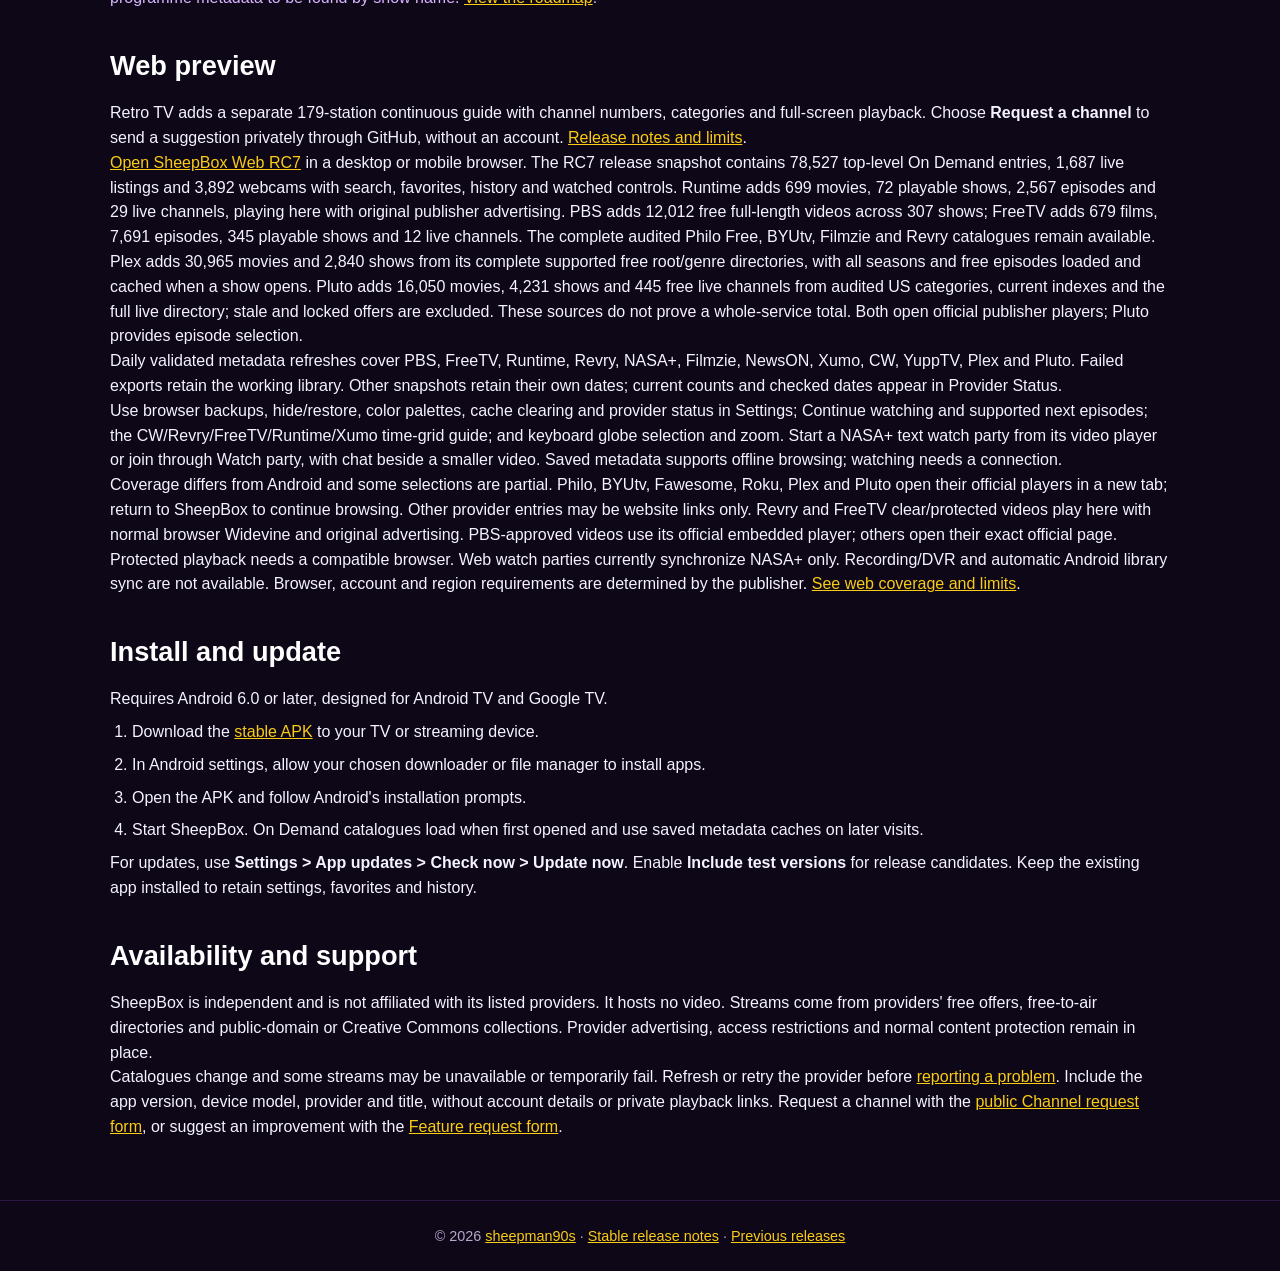
==== commit a4d2d041: "Publish Android RC3 details for Knight Rider channel 180" ====
--- a/docs/index.html
+++ b/docs/index.html
@@ -80,7 +80,7 @@
   <a class="btn alt" href="https://github.com/sheepman90s/sheepbox-releases">View on GitHub</a>
   <p class="release-note"><strong><a href="https://github.com/sheepman90s/sheepbox-releases/releases/tag/v2.0.0">2.0.0 stable</a> is available.</strong> Includes the tested RC12 feature set: watched/unwatched controls, Record by name, 30 guide slots with remembered opt-outs, new provider integrations, native CDNLive playback, cache tools, text-only watch parties and World View Channel Up/Down zoom guidance.</p>
   <p class="release-note">Android build 215 installs over 1.9.0 and all 2.0 release candidates. Install over the existing app to keep personal data. Use <strong>Settings &gt; App updates &gt; Check now &gt; Update now</strong>, or <a href="https://github.com/sheepman90s/sheepbox-releases/releases/download/v2.0.0/sheepbox-tv-vod-2.0.0-release.apk">download the versioned 2.0.0 APK</a>. Test-version opt-in is not required. Web RC7 has its own version and browser coverage.</p>
-  <p class="release-note"><strong>Test release: Android 2.1.0-RC2/build 217.</strong> Adds 179 continuously scheduled Retro TV channels, channel requests and My SheepBox workspaces. <a href="https://github.com/sheepman90s/sheepbox-releases/releases/tag/v2.1.0-RC2">RC2 downloads and notes</a>. Enable Include test versions for in-app RC updates. Physical TV/phone testing remains pending.</p>
+  <p class="release-note"><strong>Test release: Android 2.1.0-RC3/build 218.</strong> Adds Knight Rider as Retro TV channel 180, with shuffled full episodes and automatic refill using Roku playback. The original 179 Archive stations retain their shared schedules; Web RC7 remains at 179. <a href="https://github.com/sheepman90s/sheepbox-releases/releases/tag/v2.1.0-RC3">RC3 downloads and notes</a>. Enable Include test versions for in-app RC updates. Physical TV/phone testing remains pending.</p>
   <nav class="site-links" aria-label="Page sections"><a href="#features">Features</a><a href="#providers">Providers</a><a href="#roadmap">Roadmap</a><a href="#install">Install</a><a href="#support">Support</a></nav>
 </header>
 <main>
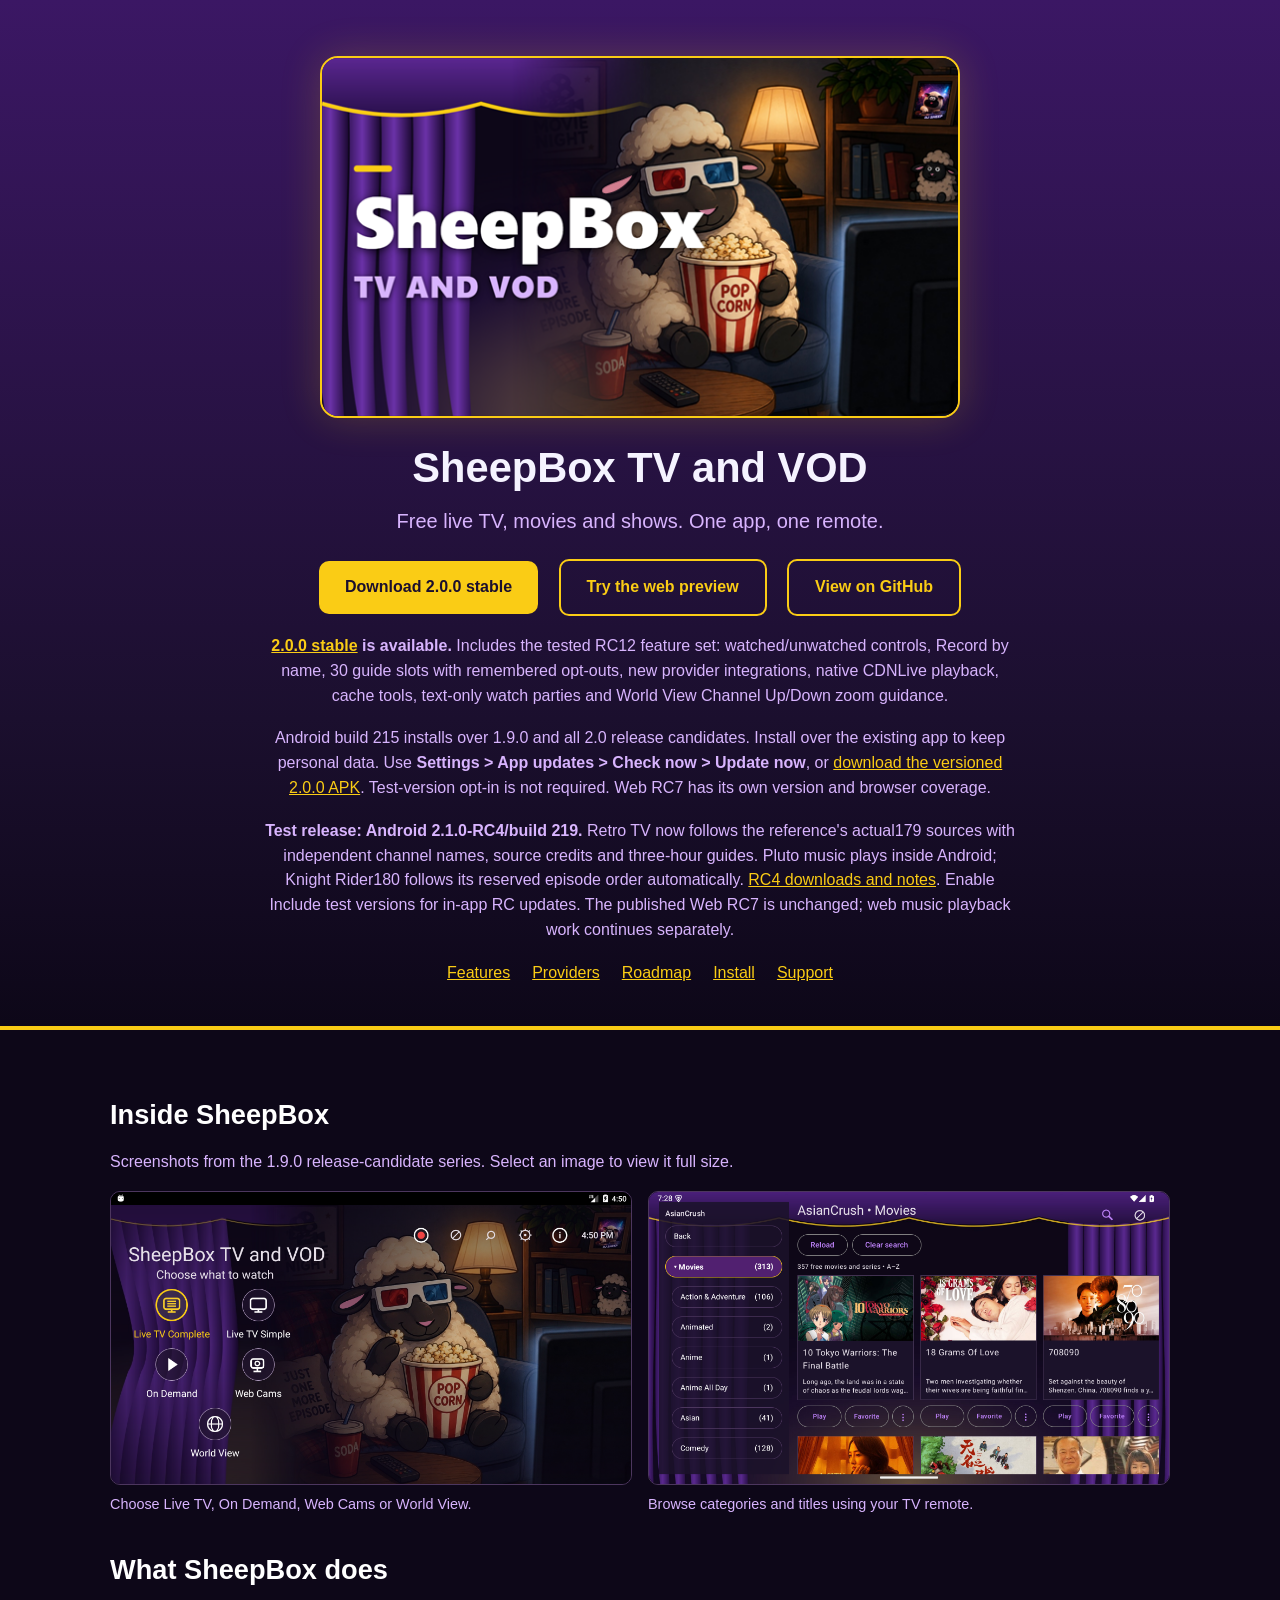
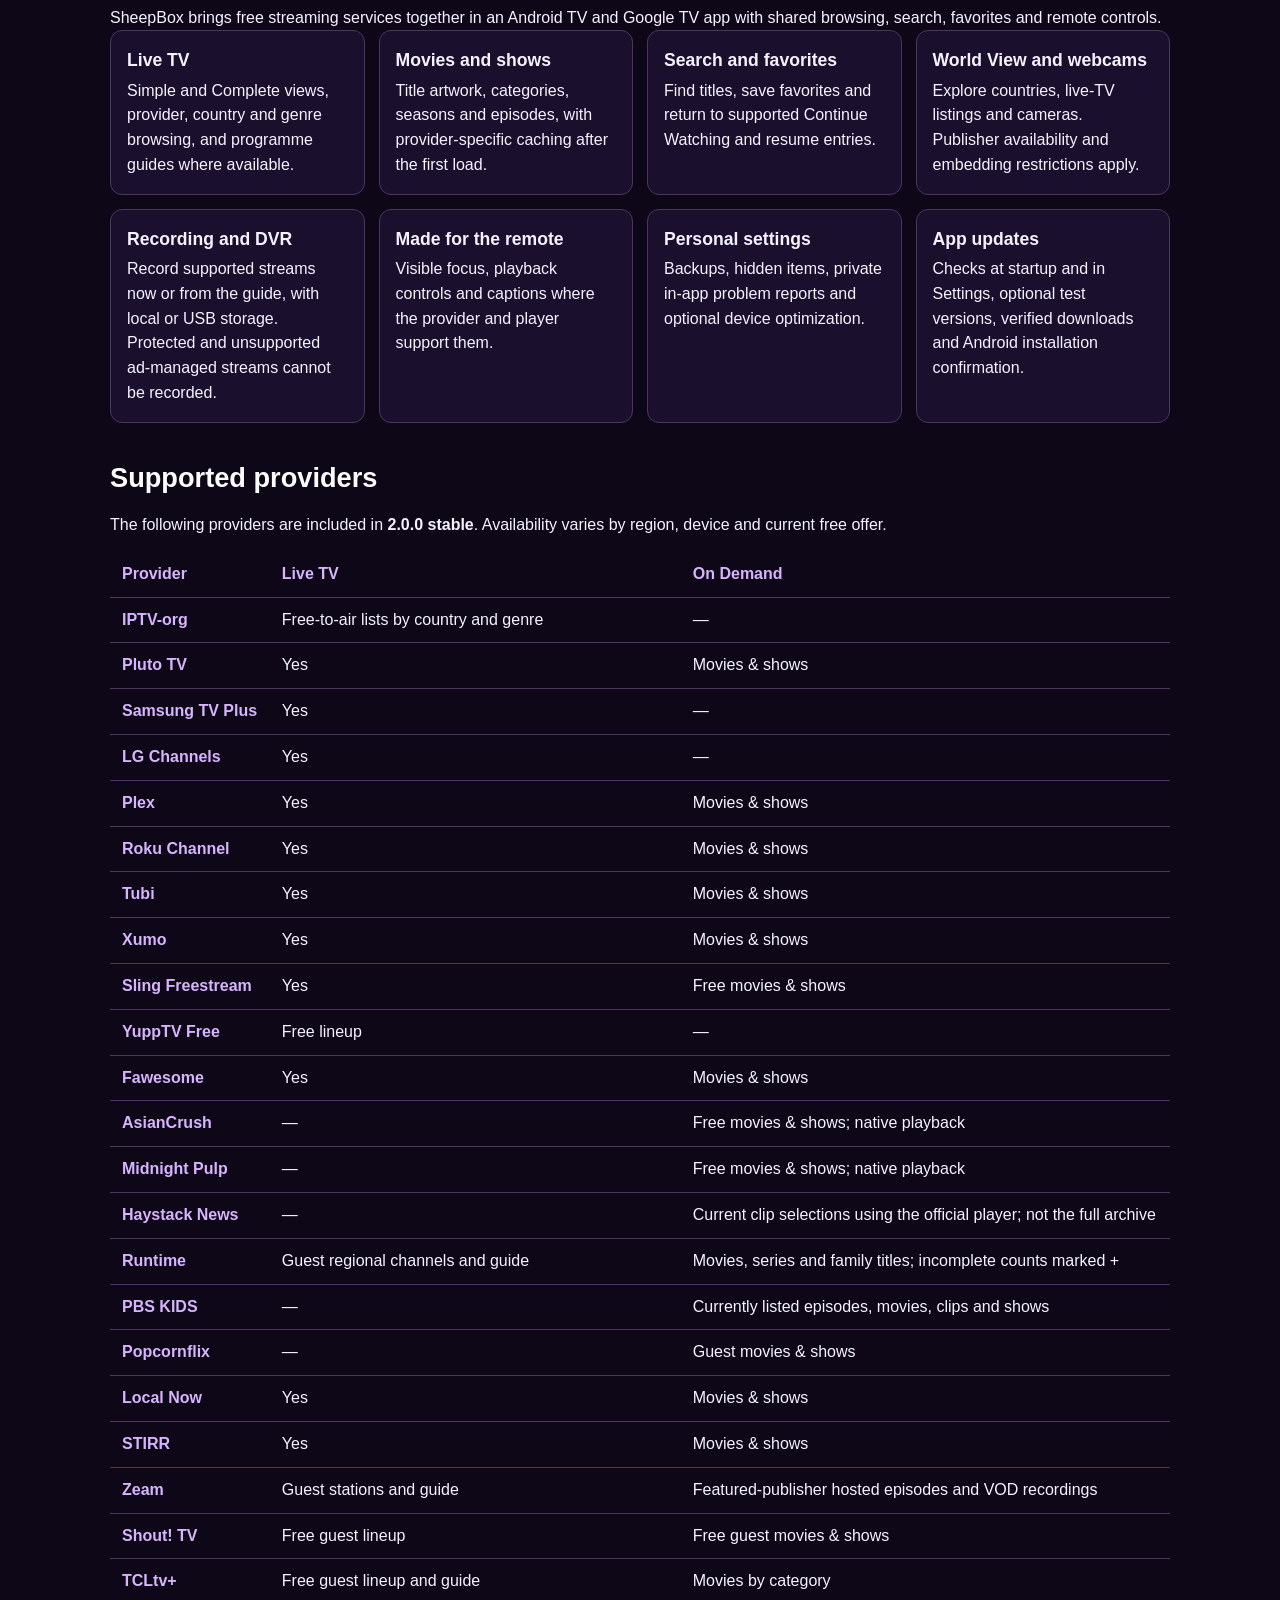
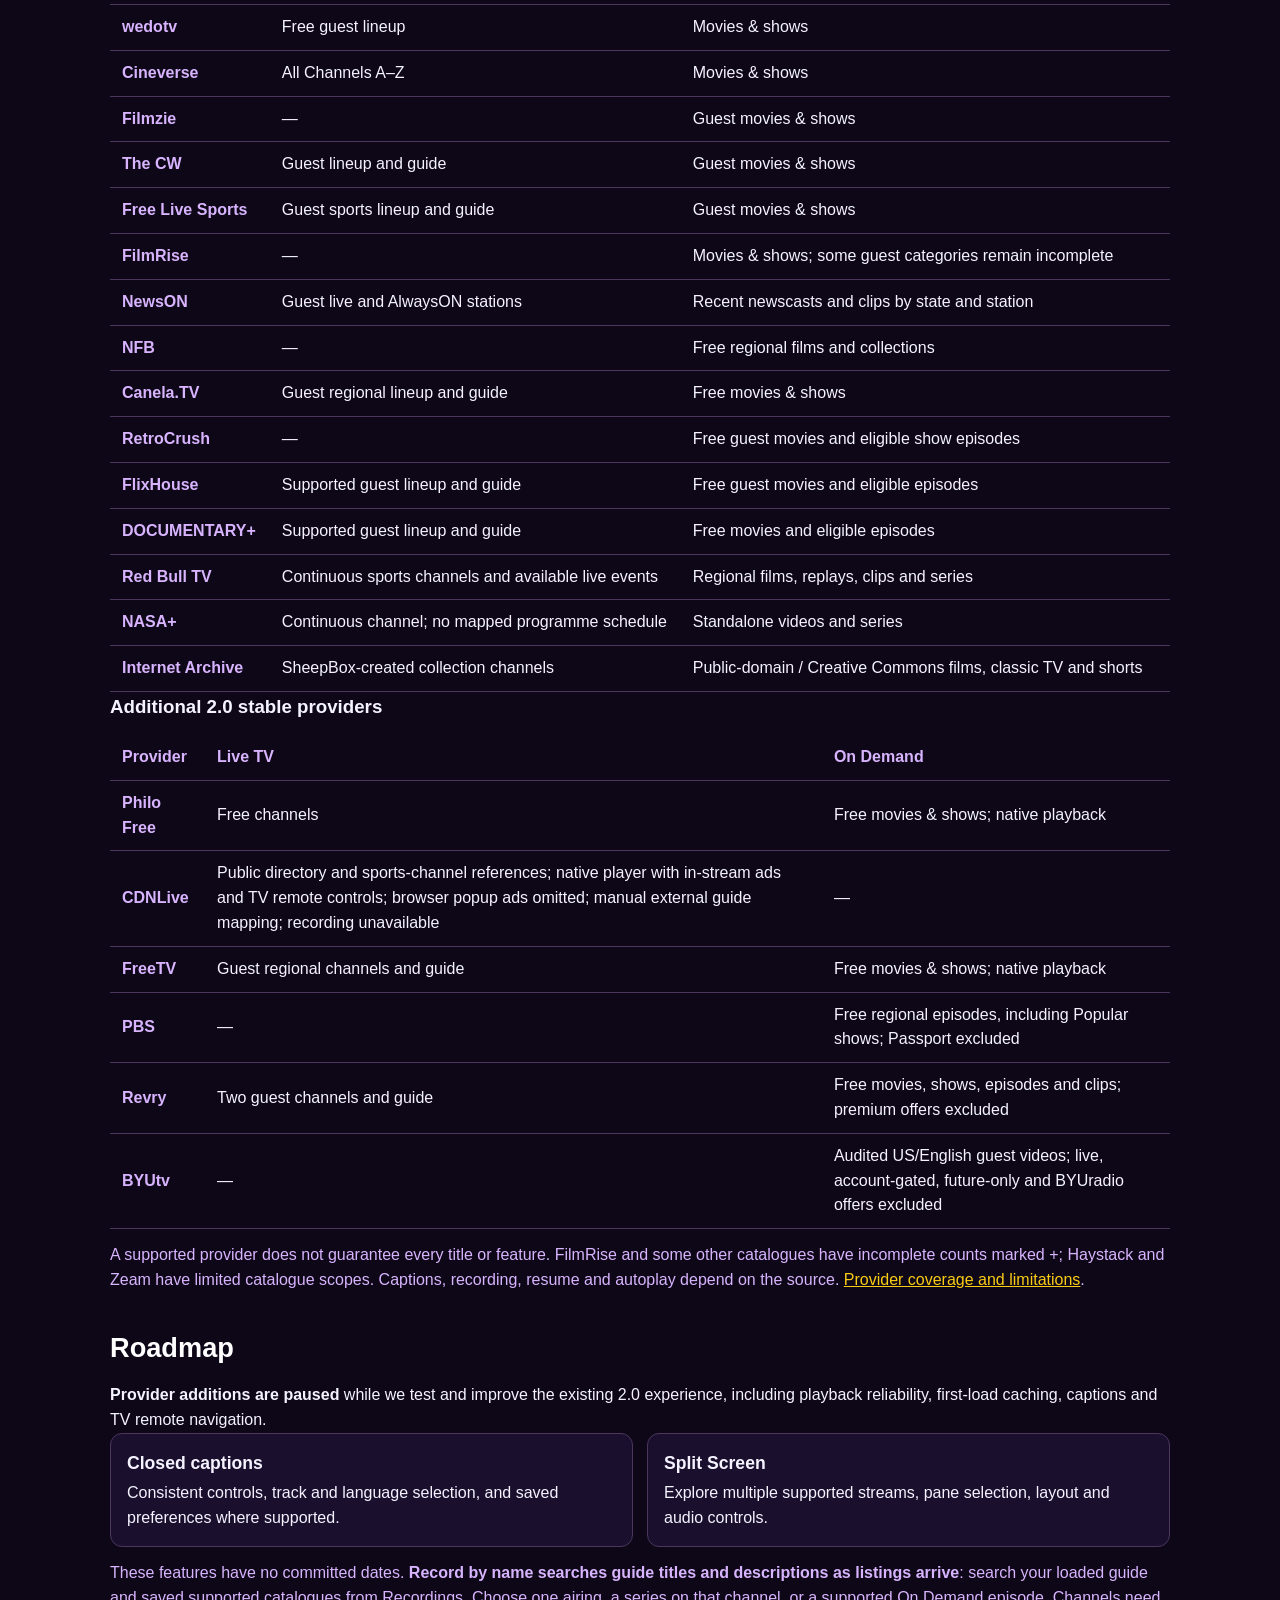
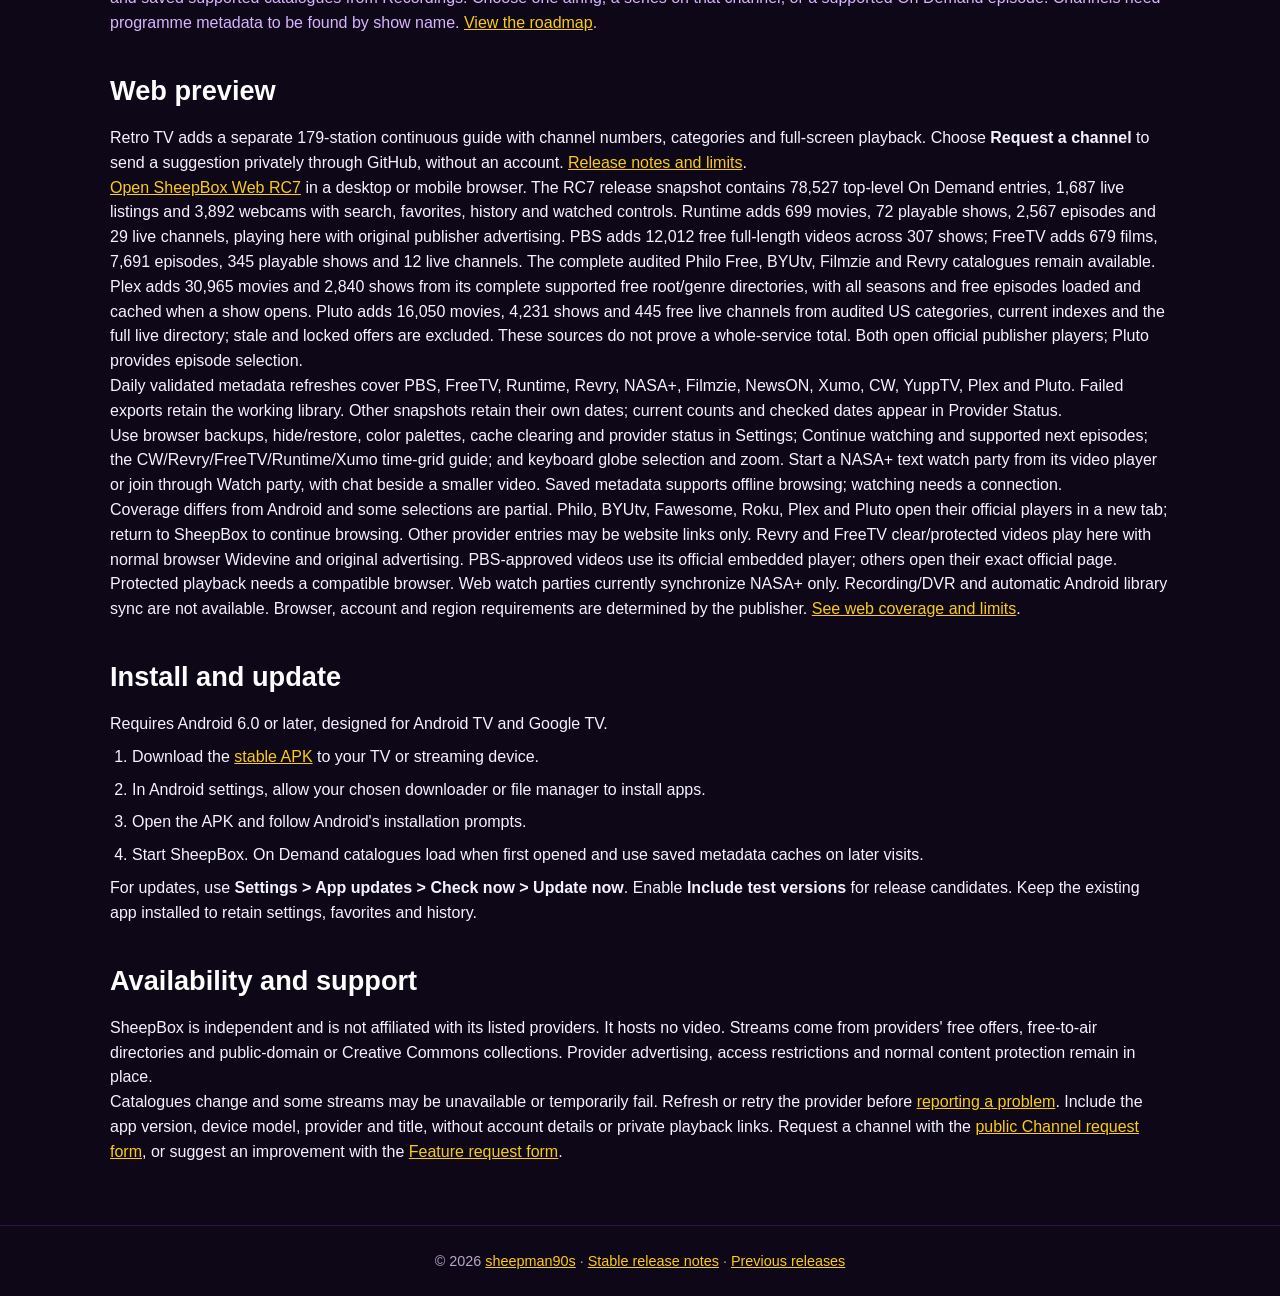
==== commit 7c894919: "Publish Android RC4 test release details and source map" ====
--- a/docs/index.html
+++ b/docs/index.html
@@ -80,7 +80,7 @@
   <a class="btn alt" href="https://github.com/sheepman90s/sheepbox-releases">View on GitHub</a>
   <p class="release-note"><strong><a href="https://github.com/sheepman90s/sheepbox-releases/releases/tag/v2.0.0">2.0.0 stable</a> is available.</strong> Includes the tested RC12 feature set: watched/unwatched controls, Record by name, 30 guide slots with remembered opt-outs, new provider integrations, native CDNLive playback, cache tools, text-only watch parties and World View Channel Up/Down zoom guidance.</p>
   <p class="release-note">Android build 215 installs over 1.9.0 and all 2.0 release candidates. Install over the existing app to keep personal data. Use <strong>Settings &gt; App updates &gt; Check now &gt; Update now</strong>, or <a href="https://github.com/sheepman90s/sheepbox-releases/releases/download/v2.0.0/sheepbox-tv-vod-2.0.0-release.apk">download the versioned 2.0.0 APK</a>. Test-version opt-in is not required. Web RC7 has its own version and browser coverage.</p>
-  <p class="release-note"><strong>Test release: Android 2.1.0-RC3/build 218.</strong> Adds Knight Rider as Retro TV channel 180, with shuffled full episodes and automatic refill using Roku playback. The original 179 Archive stations retain their shared schedules; Web RC7 remains at 179. <a href="https://github.com/sheepman90s/sheepbox-releases/releases/tag/v2.1.0-RC3">RC3 downloads and notes</a>. Enable Include test versions for in-app RC updates. Physical TV/phone testing remains pending.</p>
+  <p class="release-note"><strong>Test release: Android 2.1.0-RC4/build 219.</strong> Retro TV now follows the reference's actual179 sources with independent channel names, source credits and three-hour guides. Pluto music plays inside Android; Knight Rider180 follows its reserved episode order automatically. <a href="https://github.com/sheepman90s/sheepbox-releases/releases/tag/v2.1.0-RC4">RC4 downloads and notes</a>. Enable Include test versions for in-app RC updates. The published Web RC7 is unchanged; web music playback work continues separately.</p>
   <nav class="site-links" aria-label="Page sections"><a href="#features">Features</a><a href="#providers">Providers</a><a href="#roadmap">Roadmap</a><a href="#install">Install</a><a href="#support">Support</a></nav>
 </header>
 <main>
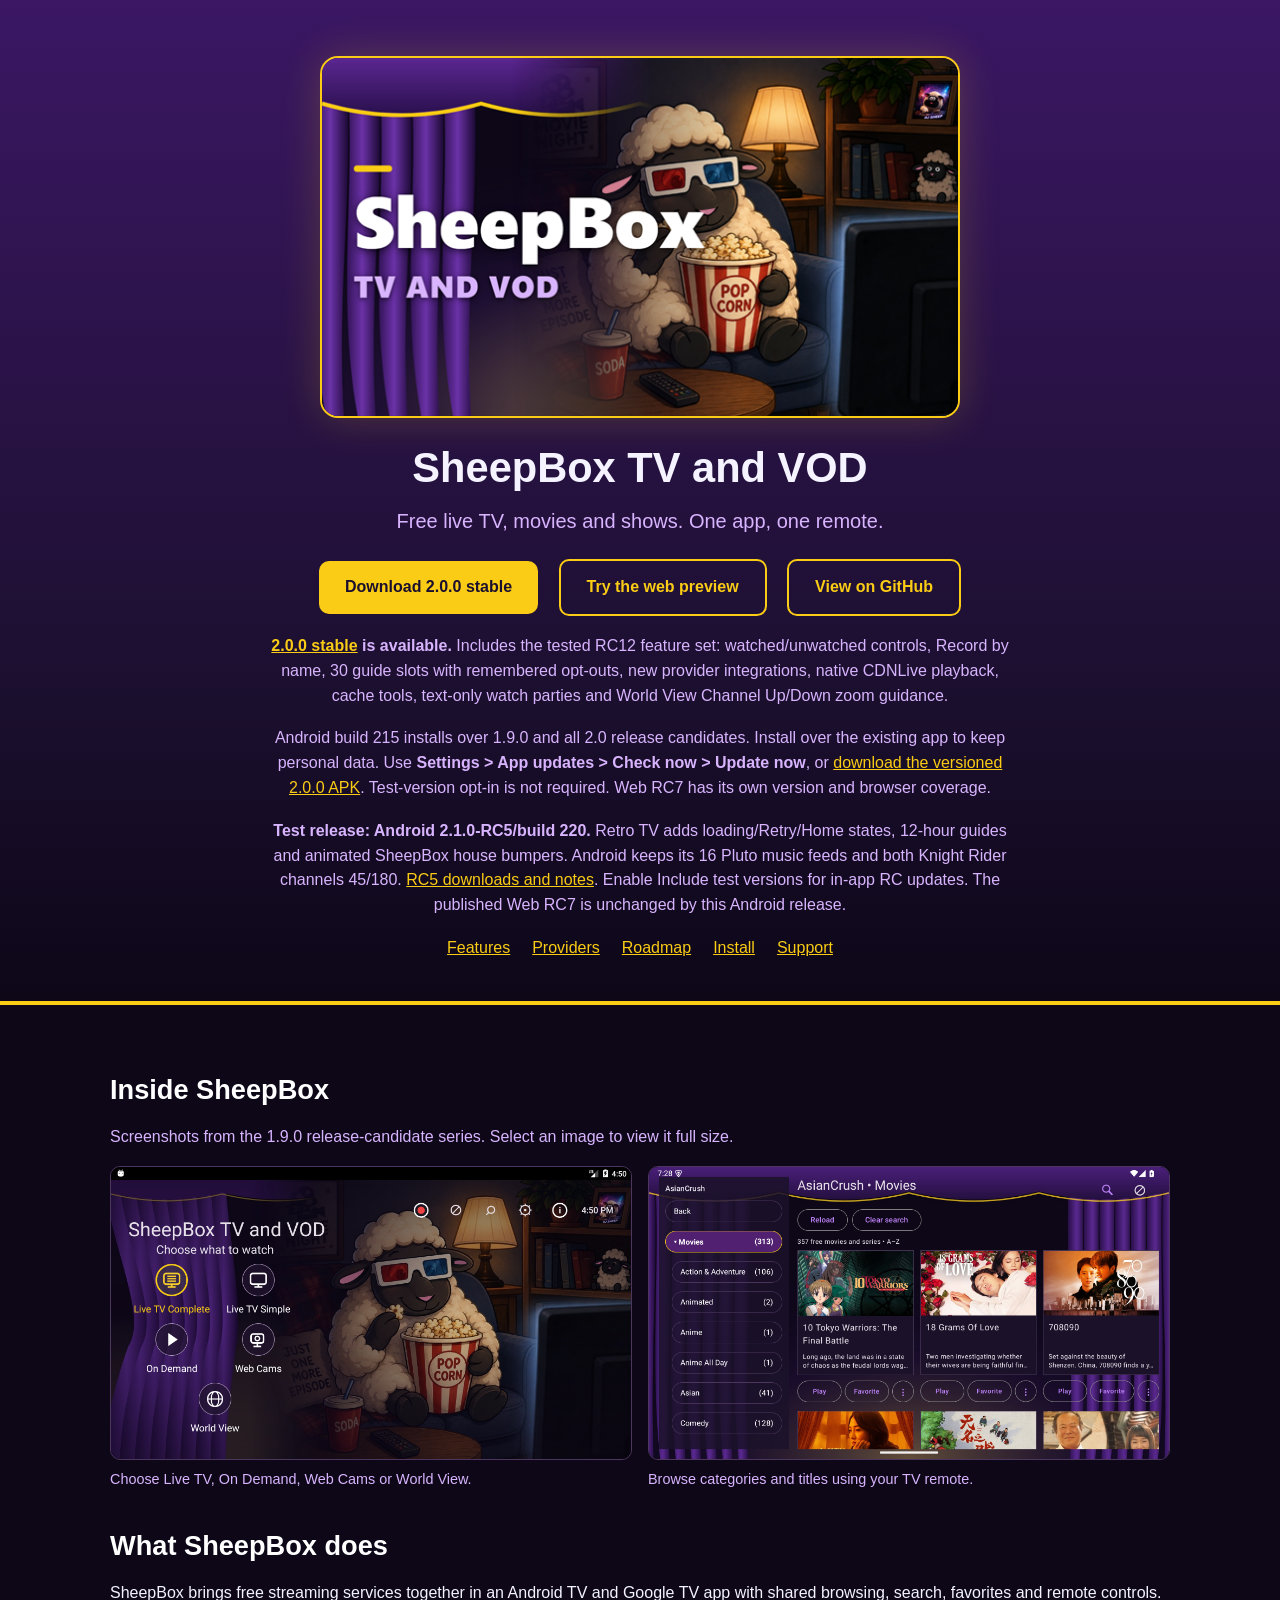
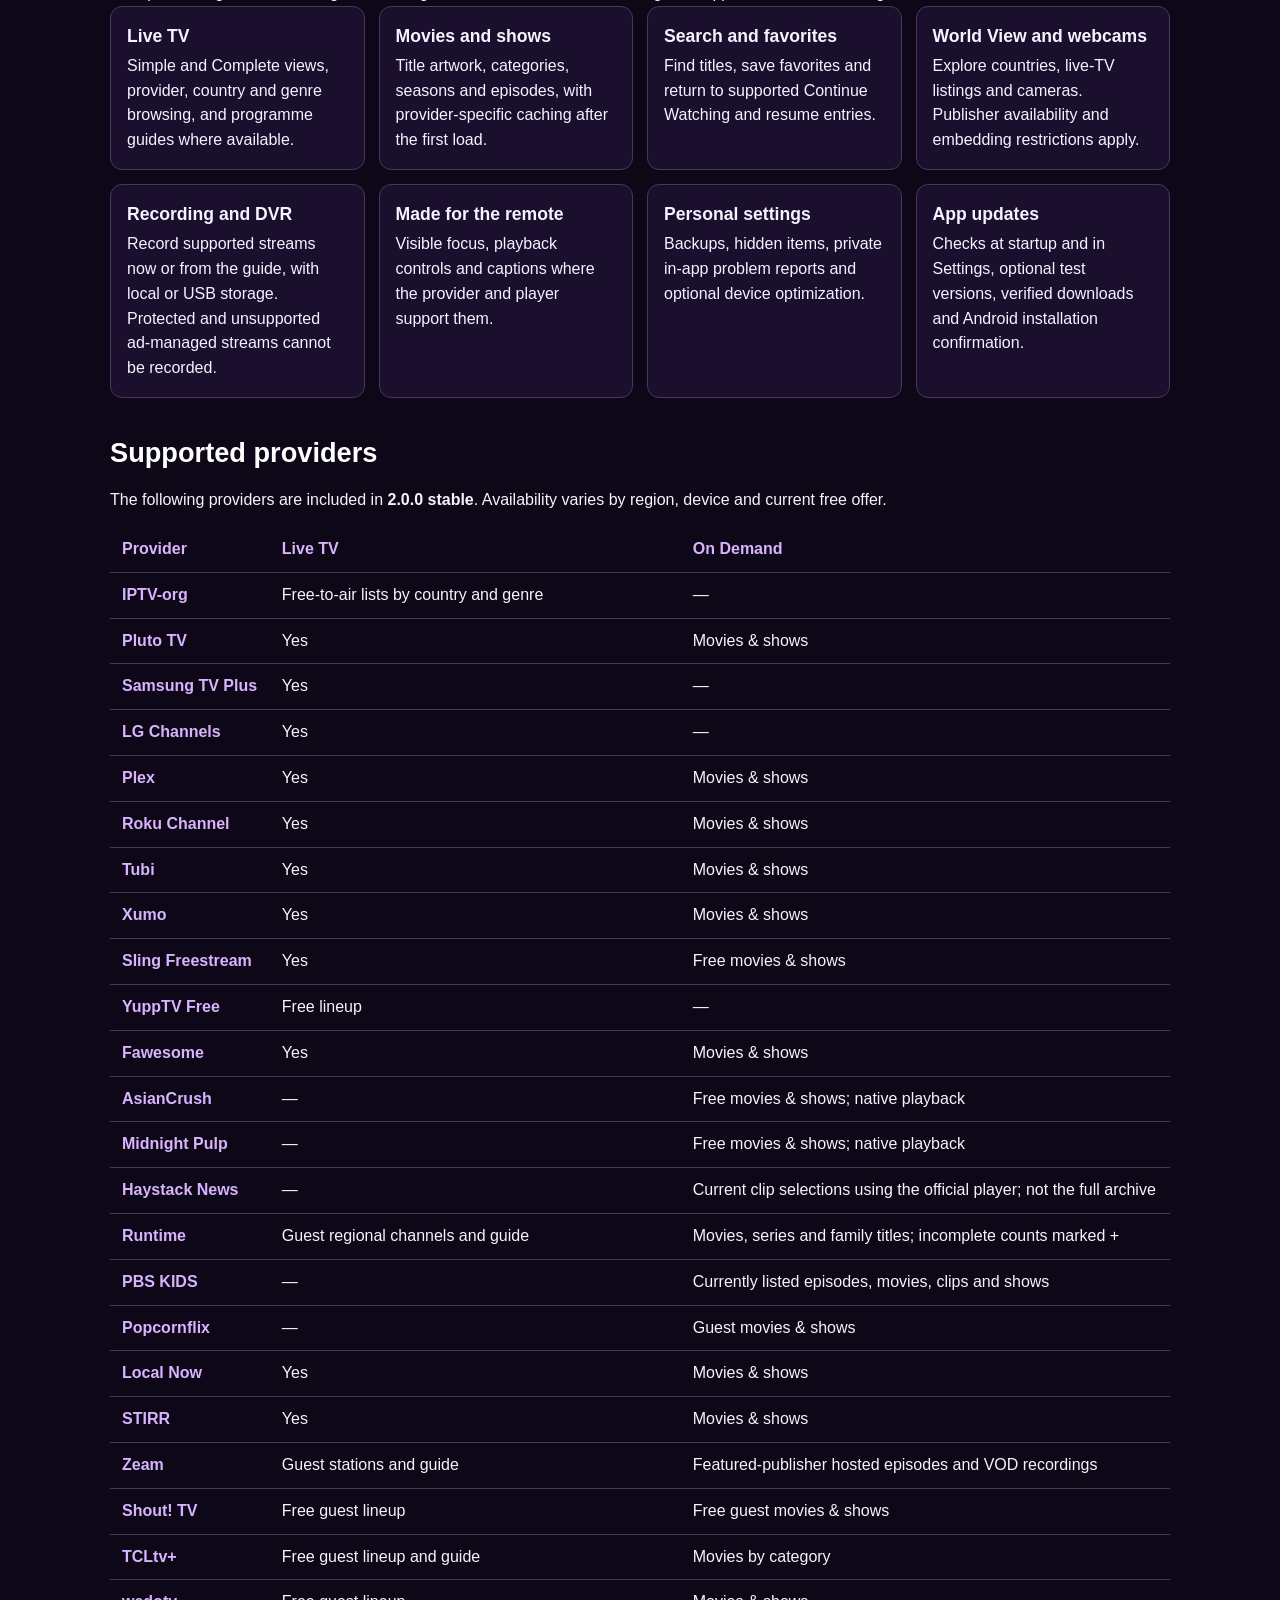
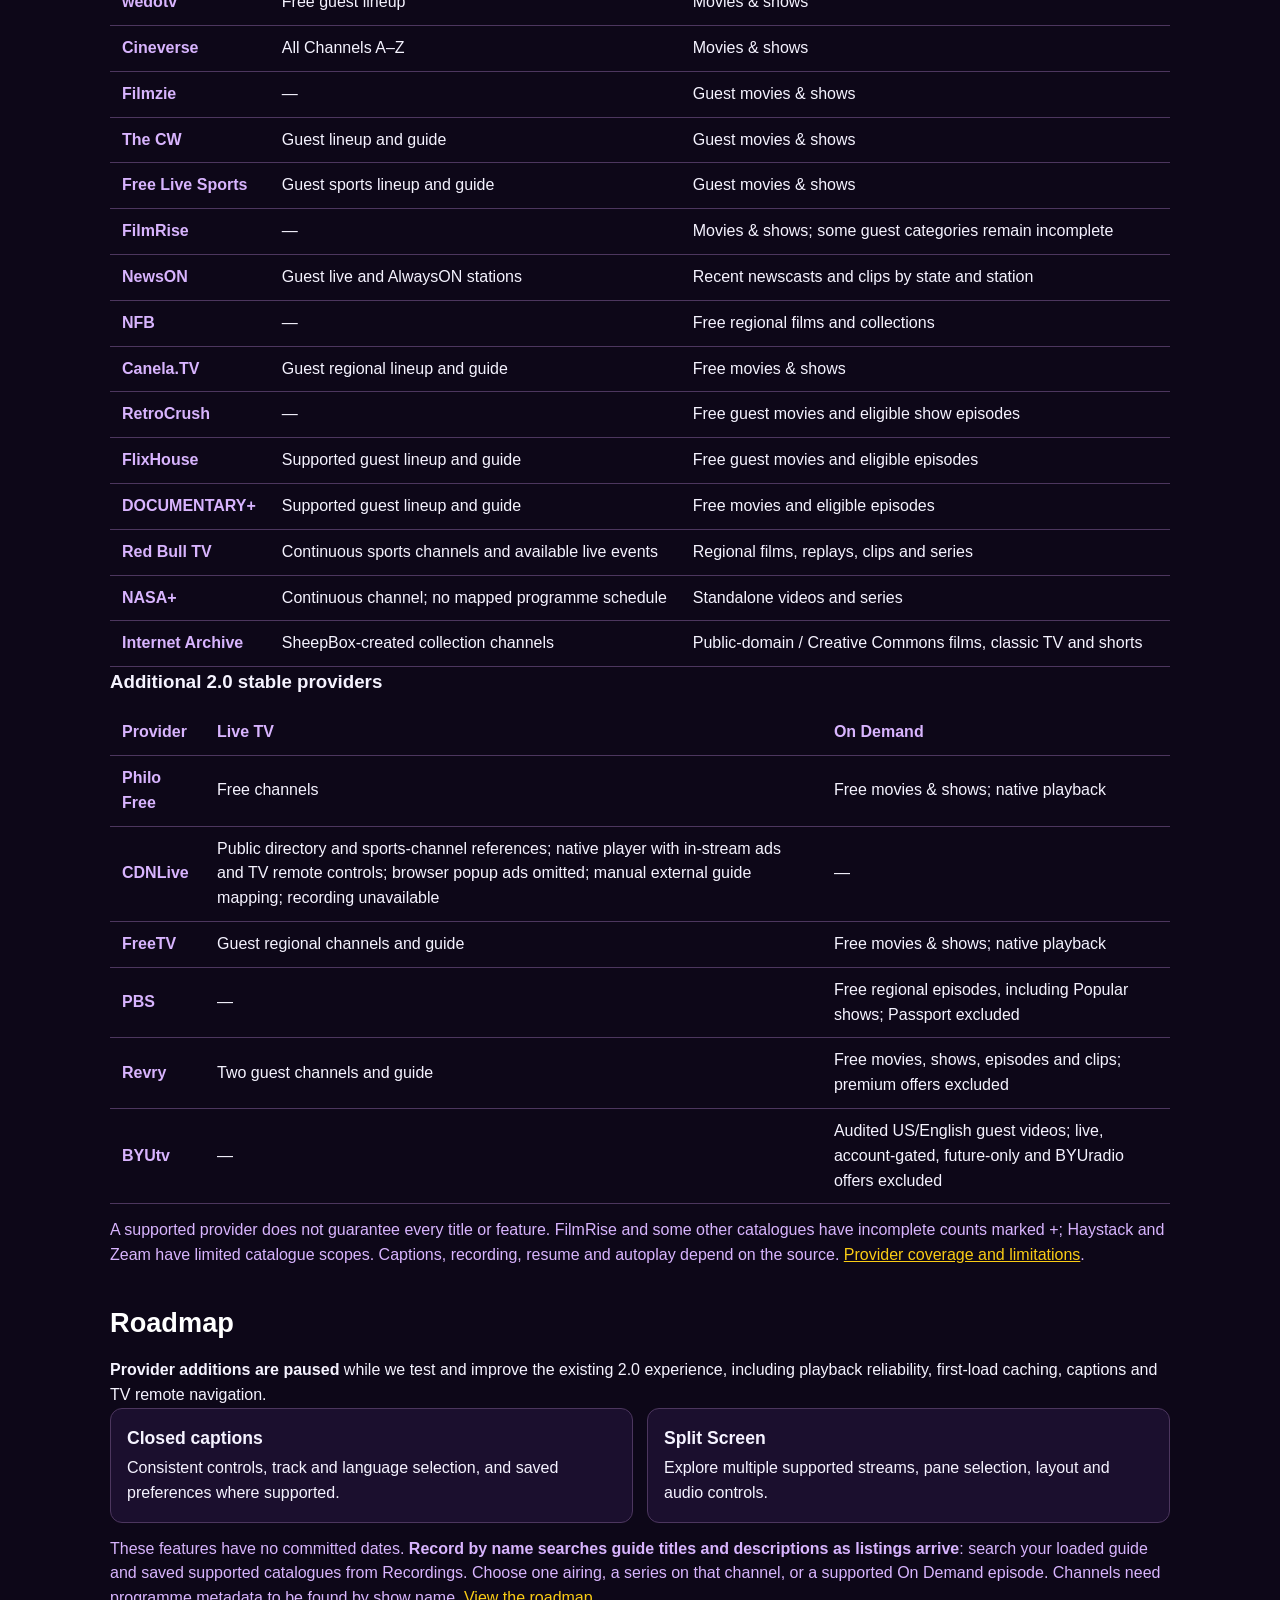
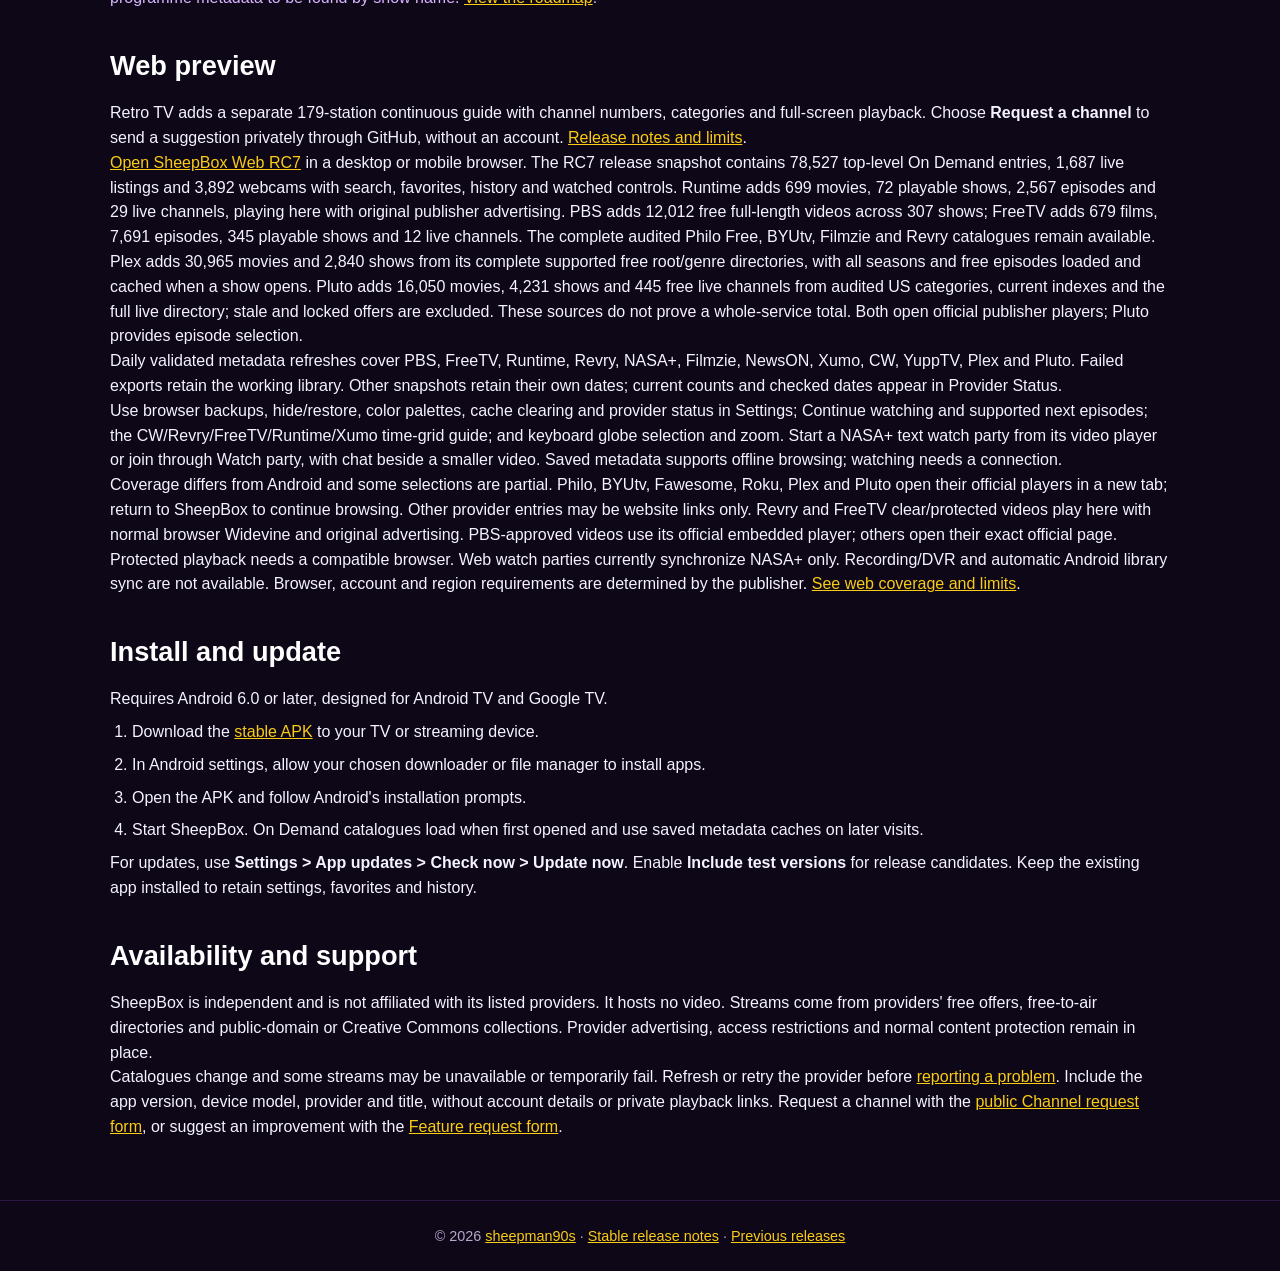
==== commit 1324424e: "Announce Android RC5 testing with twelve-hour guides and SheepBox bumpers" ====
--- a/docs/index.html
+++ b/docs/index.html
@@ -80,7 +80,7 @@
   <a class="btn alt" href="https://github.com/sheepman90s/sheepbox-releases">View on GitHub</a>
   <p class="release-note"><strong><a href="https://github.com/sheepman90s/sheepbox-releases/releases/tag/v2.0.0">2.0.0 stable</a> is available.</strong> Includes the tested RC12 feature set: watched/unwatched controls, Record by name, 30 guide slots with remembered opt-outs, new provider integrations, native CDNLive playback, cache tools, text-only watch parties and World View Channel Up/Down zoom guidance.</p>
   <p class="release-note">Android build 215 installs over 1.9.0 and all 2.0 release candidates. Install over the existing app to keep personal data. Use <strong>Settings &gt; App updates &gt; Check now &gt; Update now</strong>, or <a href="https://github.com/sheepman90s/sheepbox-releases/releases/download/v2.0.0/sheepbox-tv-vod-2.0.0-release.apk">download the versioned 2.0.0 APK</a>. Test-version opt-in is not required. Web RC7 has its own version and browser coverage.</p>
-  <p class="release-note"><strong>Test release: Android 2.1.0-RC4/build 219.</strong> Retro TV now follows the reference's actual179 sources with independent channel names, source credits and three-hour guides. Pluto music plays inside Android; Knight Rider180 follows its reserved episode order automatically. <a href="https://github.com/sheepman90s/sheepbox-releases/releases/tag/v2.1.0-RC4">RC4 downloads and notes</a>. Enable Include test versions for in-app RC updates. The published Web RC7 is unchanged; web music playback work continues separately.</p>
+  <p class="release-note"><strong>Test release: Android 2.1.0-RC5/build 220.</strong> Retro TV adds loading/Retry/Home states, 12-hour guides and animated SheepBox house bumpers. Android keeps its 16 Pluto music feeds and both Knight Rider channels 45/180. <a href="https://github.com/sheepman90s/sheepbox-releases/releases/tag/v2.1.0-RC5">RC5 downloads and notes</a>. Enable Include test versions for in-app RC updates. The published Web RC7 is unchanged by this Android release.</p>
   <nav class="site-links" aria-label="Page sections"><a href="#features">Features</a><a href="#providers">Providers</a><a href="#roadmap">Roadmap</a><a href="#install">Install</a><a href="#support">Support</a></nav>
 </header>
 <main>
